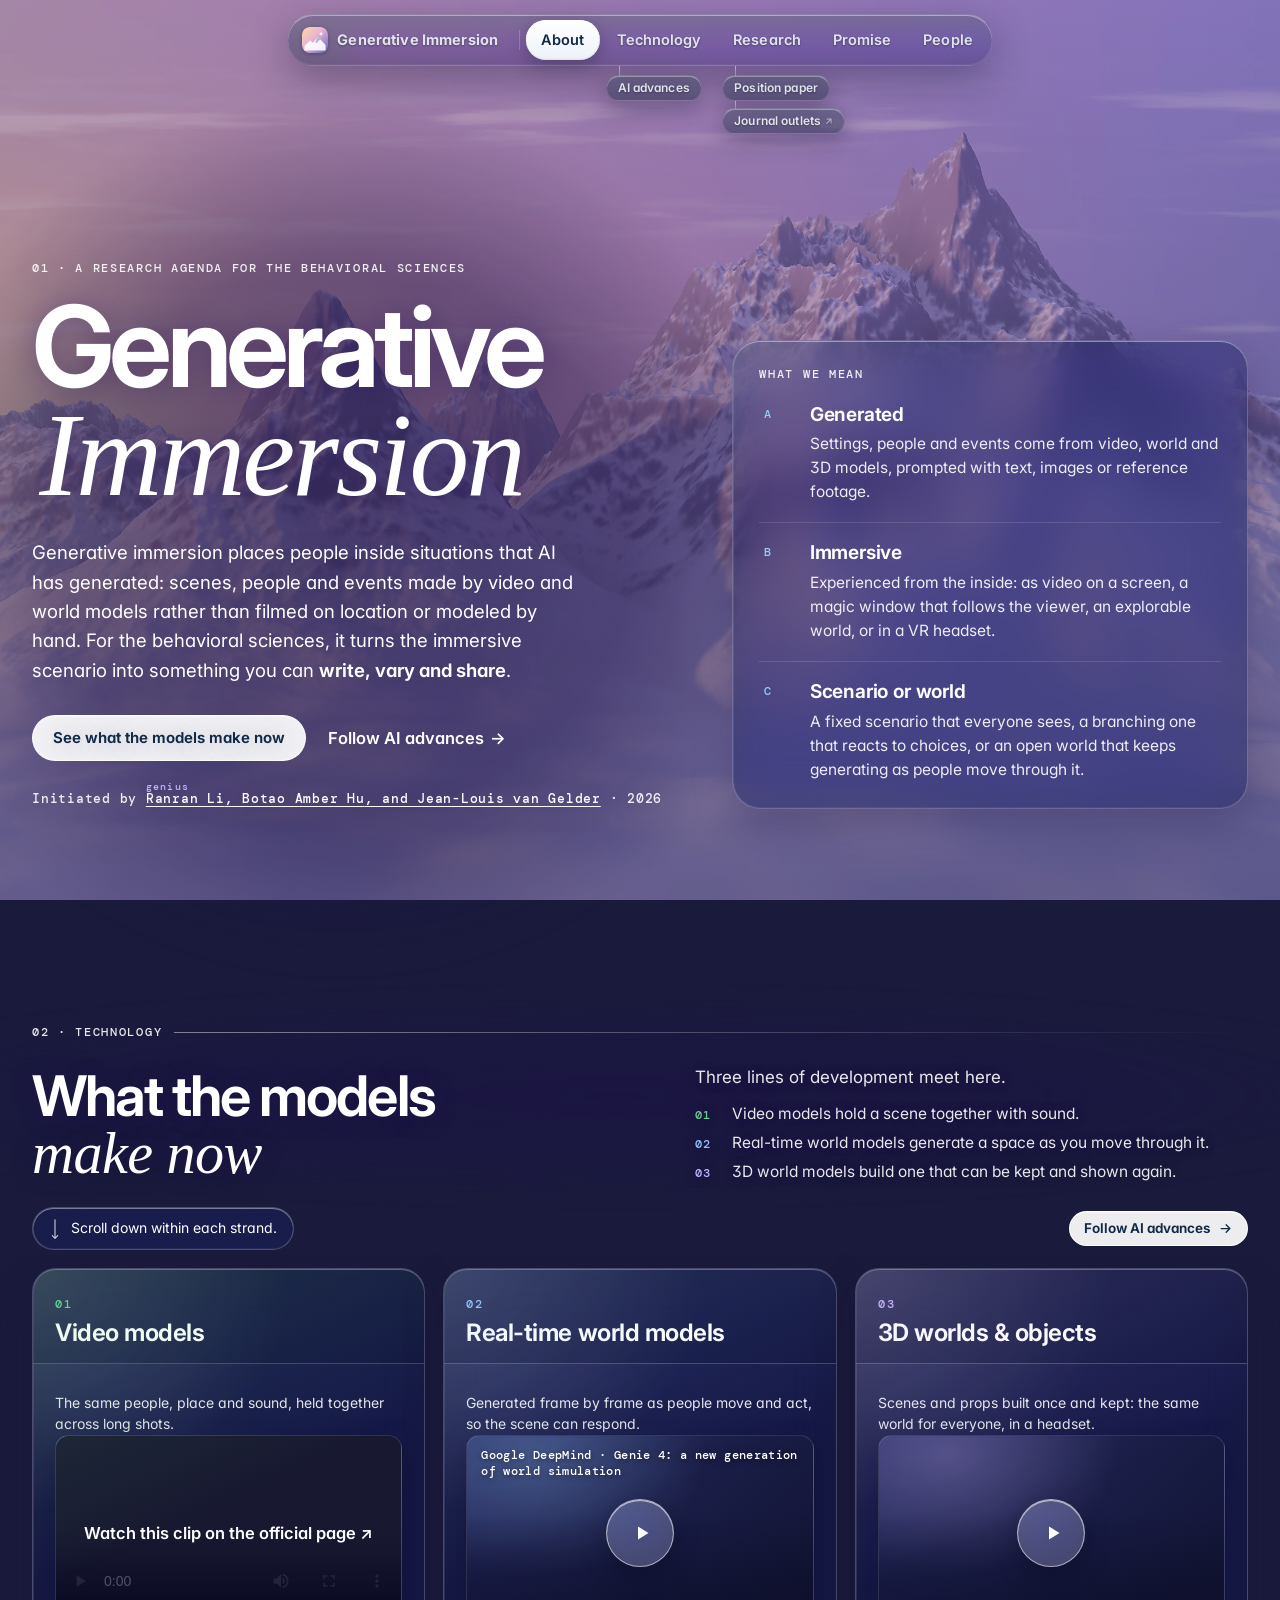
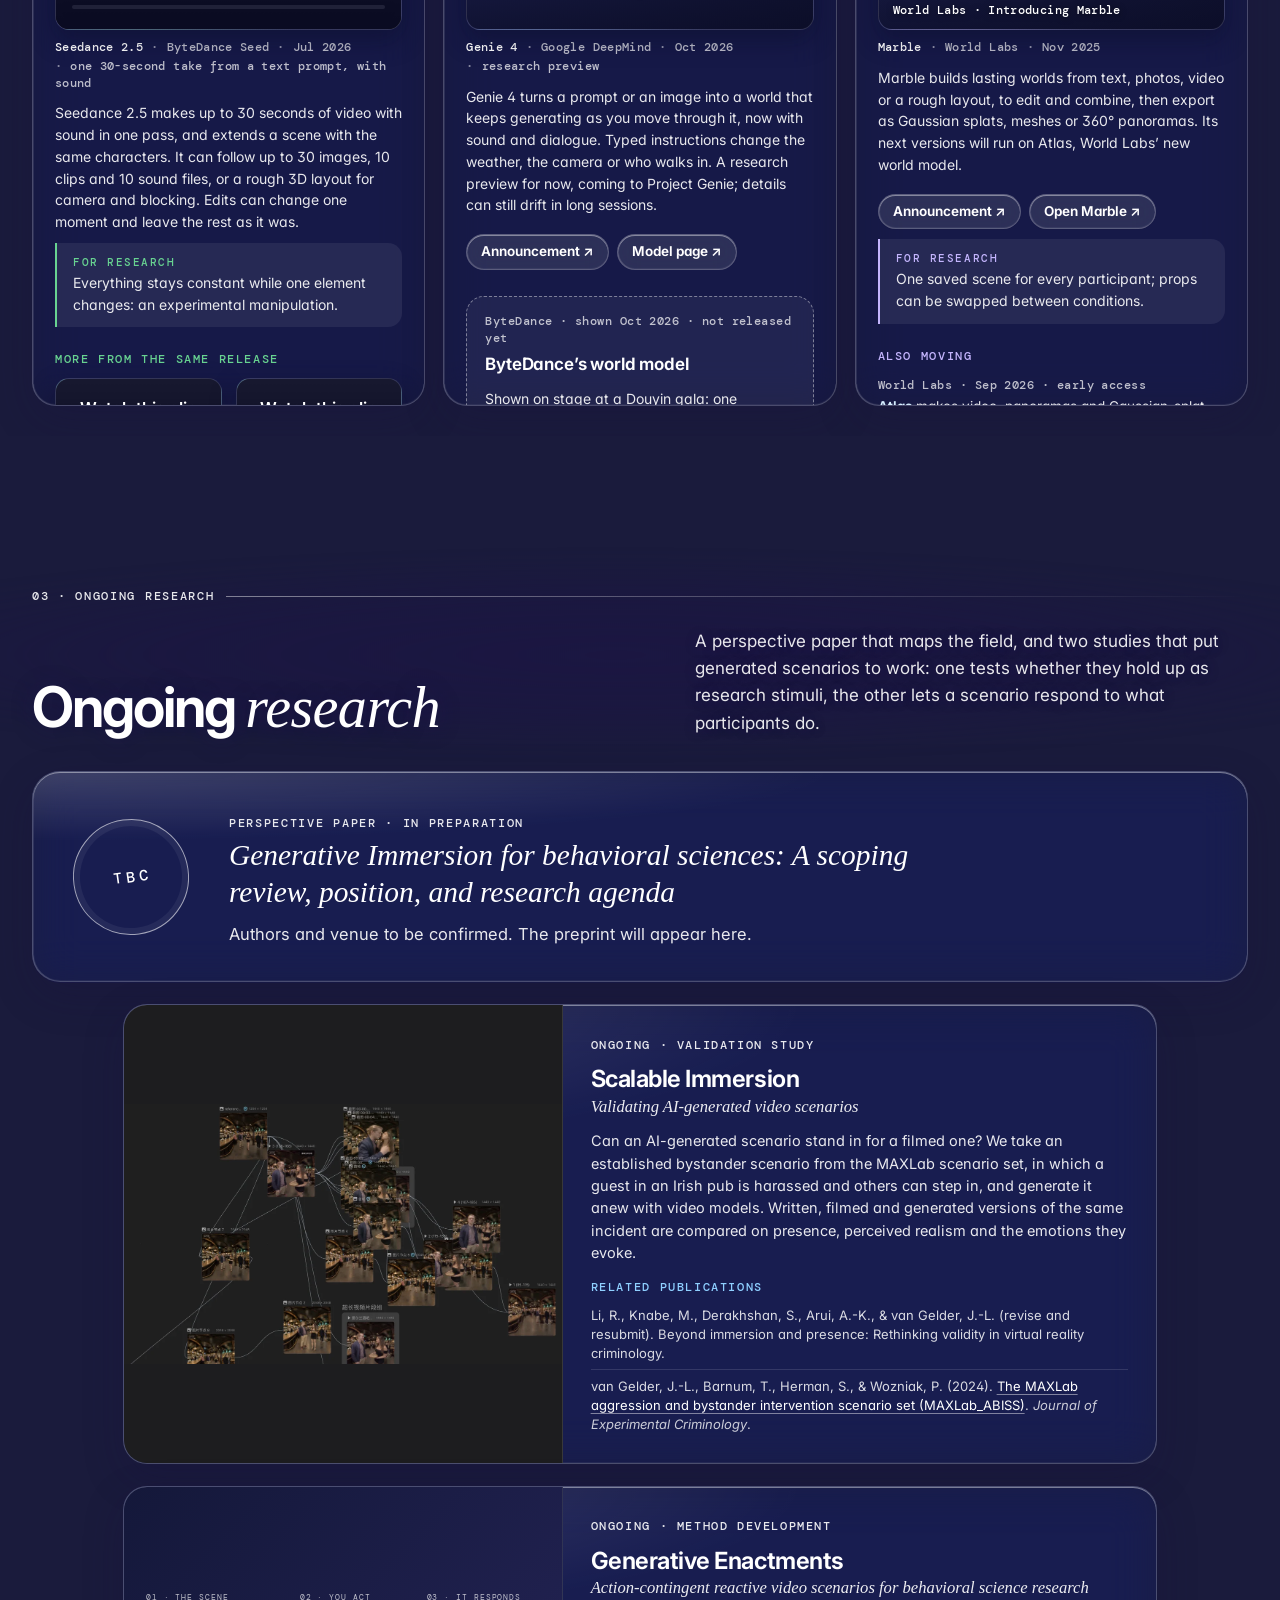
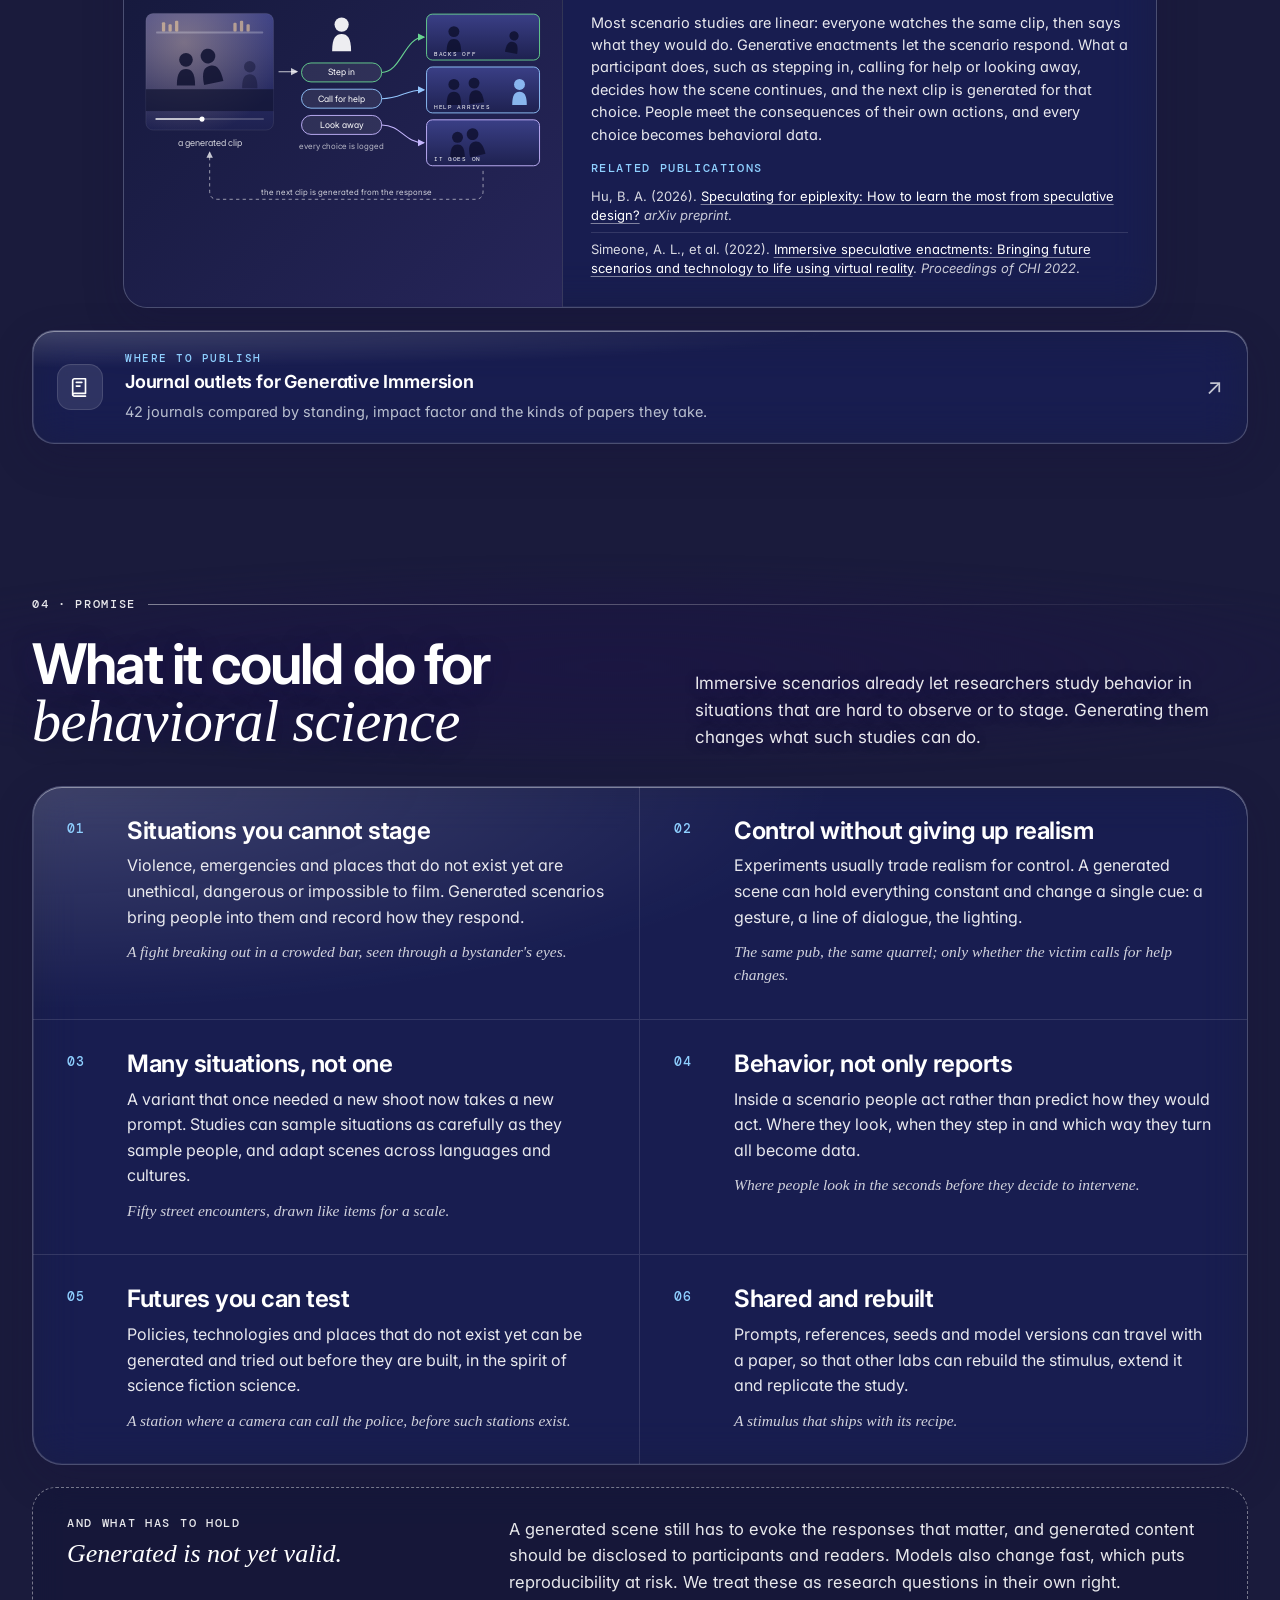
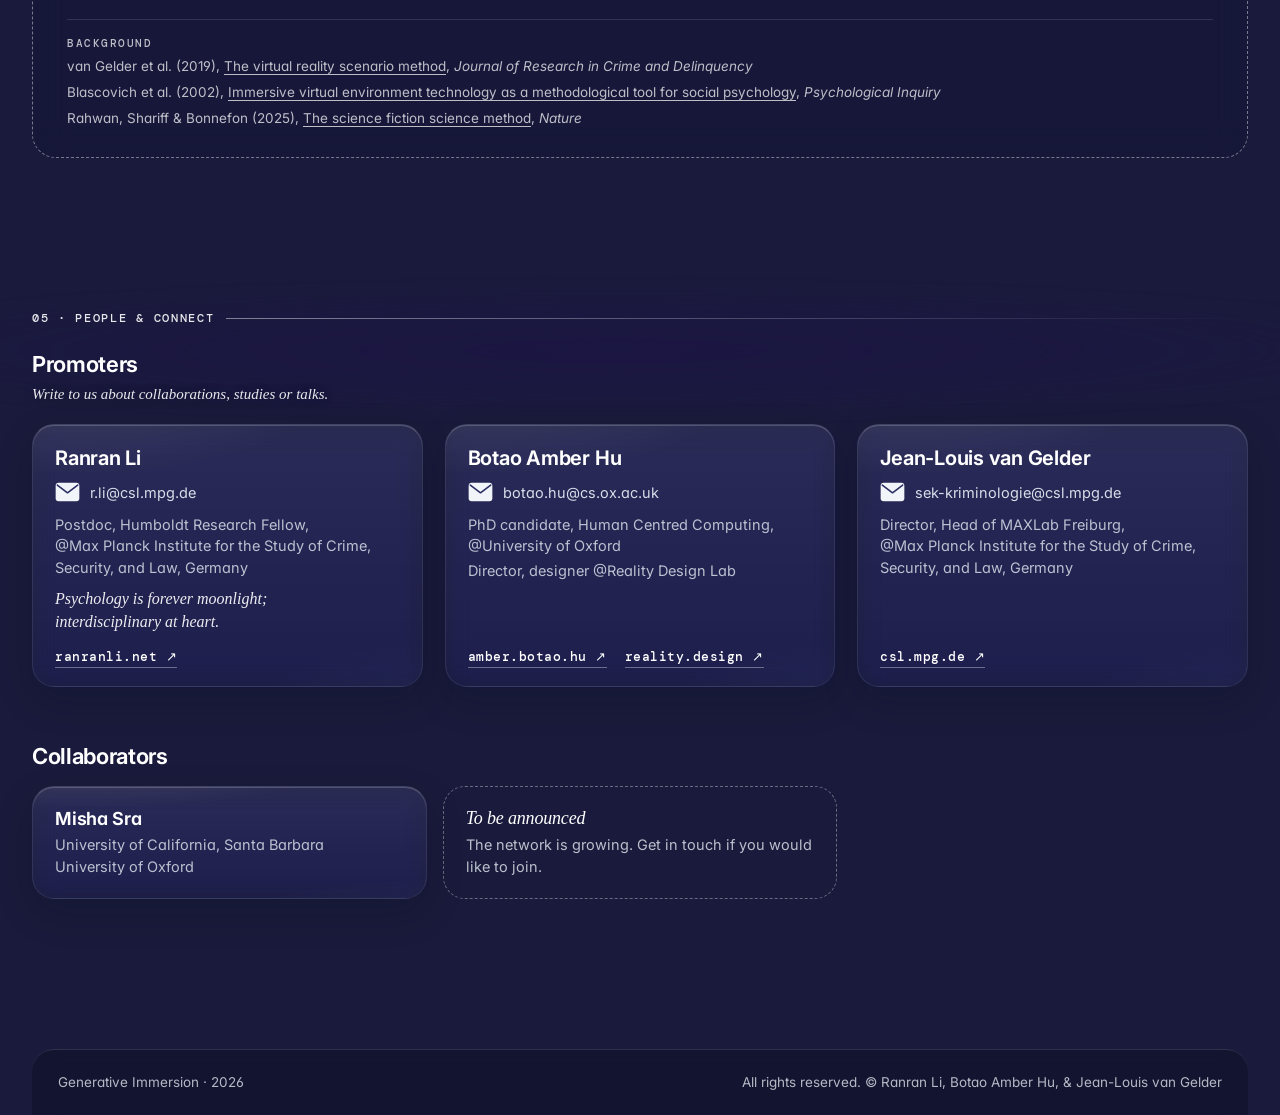
==== index.html @ 6ad0b980 "Background: Last light, snow peaks rendered in 3D, with the same peaks by moonlight at night assets/" ====
<!doctype html>
<html lang="en">
<head>
  <meta charset="utf-8">
  <meta name="viewport" content="width=device-width, initial-scale=1, viewport-fit=cover">
  <title>Generative Immersion</title>
  <meta name="description" content="Generative immersion: AI-generated immersive situations as research instruments for the behavioral sciences. Initiated by Ranran Li, Botao Amber Hu and Jean-Louis van Gelder.">
  <link rel="canonical" href="https://generative-immersion.com/">
  <meta name="theme-color" content="#2a2a62">
  <meta property="og:type" content="website">
  <meta property="og:site_name" content="Generative Immersion">
  <meta property="og:title" content="Generative Immersion">
  <meta property="og:description" content="AI-generated immersive situations as research instruments for the behavioral sciences.">
  <meta property="og:url" content="https://generative-immersion.com/">
  <meta property="og:image" content="https://generative-immersion.com/assets/og.jpg">
  <meta property="og:image:width" content="1200">
  <meta property="og:image:height" content="630">
  <meta name="twitter:card" content="summary_large_image">
  <link rel="icon" href="assets/favicon.svg" type="image/svg+xml">
  <link rel="icon" href="assets/favicon-32.png" sizes="32x32" type="image/png">
  <link rel="apple-touch-icon" href="assets/apple-touch-icon.png">
  <link rel="preconnect" href="https://fonts.googleapis.com">
  <link rel="preconnect" href="https://fonts.gstatic.com" crossorigin>
  <link href="https://fonts.googleapis.com/css2?family=DM+Mono:wght@400;500&family=Inter:wght@400;500;600;650;700&display=swap" rel="stylesheet">
  <link rel="stylesheet" href="assets/site.css?v=23">
</head>
<body>
  <a class="skip" href="#main">Skip to content</a>

  <!-- liquid-glass refraction for the nav (Chromium; elsewhere the plain blur is used) -->
  <svg width="0" height="0" style="position:absolute" aria-hidden="true" focusable="false">
    <filter id="lg-refraction" x="0" y="0" width="100%" height="100%" color-interpolation-filters="sRGB">
      <feTurbulence type="fractalNoise" baseFrequency="0.008 0.03" numOctaves="2" seed="7" result="noise"/>
      <feGaussianBlur in="noise" stdDeviation="2" result="soft"/>
      <feDisplacementMap in="SourceGraphic" in2="soft" scale="26" xChannelSelector="R" yChannelSelector="G"/>
    </filter>
  </svg>

  <div class="sky" aria-hidden="true">
    <div class="sky-day"></div>
    <div class="sky-night">
      <div class="sky-night-air"><i></i><i></i><i></i></div>
      <canvas class="sky-stars"></canvas>
      <div class="sky-peaks-night"></div>
    </div>
    <div class="sky-veil"></div>
  </div>

  <div class="nav-wrap">
    <nav class="nav" aria-label="Main">
      <div class="nav-track">
        <span class="nav-thumb" aria-hidden="true"></span>
        <a class="nav-item nav-brand" href="#about"><img src="assets/favicon.svg" alt="" width="26" height="26"><span>Generative Immersion</span></a>
        <span class="nav-sep" aria-hidden="true"></span>
        <a class="nav-item" href="#about">About</a>
        <div class="nav-group">
          <a class="nav-item" href="#technology">Technology</a>
          <div class="nav-sub">
            <a class="nav-subitem" href="AI-advances/">AI advances</a>
          </div>
        </div>
        <div class="nav-group">
          <a class="nav-item" href="#research">Research</a>
          <div class="nav-sub">
            <a class="nav-subitem" href="position-paper/">Position paper</a>
            <a class="nav-subitem" href="https://ranranli.net/generative-immersion-journals/">Journal outlets<span class="nav-ext" aria-hidden="true">&#8599;</span></a>
          </div>
        </div>
        <a class="nav-item" href="#promise">Promise</a>
        <a class="nav-item" href="#people">People</a>
      </div>
    </nav>
  </div>

  <main id="main">

    <!-- 01 About -->
    <section id="about" class="wrap hero" aria-labelledby="hero-title">
      <div class="hero-copy">
        <p class="label rise">01 &middot; A research agenda for the behavioral sciences</p>
        <h1 id="hero-title" class="hero-title rise rise-2"><span>Generative</span><em>Immersion</em></h1>
        <p class="hero-lead rise rise-3">
          Generative immersion places people inside situations that AI has generated: scenes, people and events made by
          video and world models rather than filmed on location or modeled by hand. For the behavioral sciences, it turns
          the immersive scenario into something you can <strong>write, vary and share</strong>.
        </p>
        <div class="hero-actions rise rise-3">
          <a class="btn primary" href="#technology">See what the models make now</a>
          <a class="arrow-link" href="AI-advances/">Follow AI advances <span aria-hidden="true">&rarr;</span></a>
        </div>
        <p class="hero-meta rise rise-3">Initiated by <a href="#people"><span class="nobr pin">Ranran Li<span class="genius">genius</span></span>, <span class="nobr">Botao Amber Hu</span>, and <span class="nobr">Jean-Louis van Gelder</span></a>&nbsp;&middot;&nbsp;2026</p>
      </div>

      <aside class="define glass rise rise-3" aria-labelledby="define-title">
        <h2 id="define-title" class="label">What we mean</h2>
        <dl>
          <div class="define-row">
            <dt data-n="A">Generated</dt>
            <dd>Settings, people and events come from video, world and 3D models, prompted with text, images or reference footage.</dd>
          </div>
          <div class="define-row">
            <dt data-n="B">Immersive</dt>
            <dd>Experienced from the inside: as video on a screen, a magic window that follows the viewer, an explorable world, or in a VR headset.</dd>
          </div>
          <div class="define-row">
            <dt data-n="C">Scenario or world</dt>
            <dd>A fixed scenario that everyone sees, a branching one that reacts to choices, or an open world that keeps generating as people move through it.</dd>
          </div>
        </dl>
      </aside>
    </section>

    <!-- 02 Technology -->
    <section id="technology" class="sec" aria-labelledby="tech-title">
      <div class="wrap">
        <header class="sec-head">
          <p class="label">02 &middot; Technology</p>
          <h2 id="tech-title" class="sec-title">What the models <em>make now</em></h2>
          <div class="sec-intro">
            <p>Three lines of development meet here.</p>
            <ol class="intro-lines">
              <li><span class="k1">01</span>Video models hold a scene together with sound.</li>
              <li><span class="k2">02</span>Real-time world models generate a space as you move through it.</li>
              <li><span class="k3">03</span>3D world models build one that can be kept and shown again.</li>
            </ol>
          </div>
        </header>
        <div class="board-tools">
          <p class="board-hint"><span class="hint-x"><svg viewBox="0 0 30 12" fill="none" stroke="currentColor" stroke-width="1.6" stroke-linecap="round" stroke-linejoin="round" aria-hidden="true"><path d="M1 6h28M5 2 1 6l4 4M25 2l4 4-4 4"/></svg>Scroll sideways through the strands, and down within each one.</span><span class="hint-y"><svg viewBox="0 0 12 30" fill="none" stroke="currentColor" stroke-width="1.6" stroke-linecap="round" stroke-linejoin="round" aria-hidden="true"><path d="M6 1v28M2 25l4 4 4-4"/></svg>Scroll down within each strand.</span></p>
          <a class="btn primary small follow" href="AI-advances/">Follow AI advances <svg viewBox="0 0 24 24" fill="none" stroke="currentColor" stroke-width="2" stroke-linecap="round" stroke-linejoin="round" aria-hidden="true"><path d="M5 12h14M13 6l6 6-6 6"/></svg></a>
          <button class="icon-btn" type="button" data-board="prev" aria-label="Previous strand" aria-controls="tech-board">
            <svg viewBox="0 0 24 24" fill="none" stroke="currentColor" stroke-width="2" stroke-linecap="round" stroke-linejoin="round" aria-hidden="true"><path d="M15 18l-6-6 6-6"/></svg>
          </button>
          <button class="icon-btn" type="button" data-board="next" aria-label="Next strand" aria-controls="tech-board">
            <svg viewBox="0 0 24 24" fill="none" stroke="currentColor" stroke-width="2" stroke-linecap="round" stroke-linejoin="round" aria-hidden="true"><path d="M9 18l6-6-6-6"/></svg>
          </button>
        </div>
      </div>

      <div class="board-wrap" id="tech-board" tabindex="0" role="region" aria-label="Technology strands, scrollable sideways">
        <div class="board">

          <!-- 01 video -->
          <article class="strand strand-1 glass" aria-labelledby="s1-title">
            <header class="strand-head">
              <div>
                <span class="strand-num">01</span>
                <h3 id="s1-title">Video models</h3>
              </div>
            </header>
            <div class="strand-body">
              <p class="strand-intro">The same people, place and sound, held together across long shots.</p>
              <figure style="margin:0">
                <div class="media">
                  <video controls playsinline preload="none" data-fallback="https://seed.bytedance.com/en/blog/one-take-creation-flexible-referencing-introducing-seedance-2-5" data-src="https://lf3-static.bytednsdoc.com/obj/eden-cn/lapzild-tss/ljhwZthlaukjlkulzlp/user-upload/4xfa4ms8egv8p.mp4#t=0.6" aria-label="Seedance 2.5 demo: one 30-second take that follows a singer from her dressing room to the stage"></video>
                </div>
                <figcaption class="cap"><b>Seedance 2.5</b><span>ByteDance Seed</span><span>Jul 2026</span><span>one 30-second take from a text prompt, with sound</span></figcaption>
              </figure>
              <p>Seedance 2.5 makes up to 30 seconds of video with sound in one pass, and extends a scene with the same characters. It can follow up to 30 images, 10 clips and 10 sound files, or a rough 3D layout for camera and blocking. Edits can change one moment and leave the rest as it was.</p>
              <p class="note"><span class="label">For research</span>Everything stays constant while one element changes: an experimental manipulation.</p>

              <h4>More from the same release</h4>
              <div class="mini-grid">
                <figure style="margin:0">
                  <div class="media">
                    <video controls playsinline preload="none" data-fallback="https://seed.bytedance.com/en/blog/one-take-creation-flexible-referencing-introducing-seedance-2-5" data-src="https://lf3-static.bytednsdoc.com/obj/eden-cn/lapzild-tss/ljhwZthlaukjlkulzlp/user-upload/4xfa4ms8athfv.mp4#t=0.6" aria-label="Seedance 2.5 demo: a scene extended over two rounds with the same characters"></video>
                  </div>
                  <figcaption class="cap"><b>Extension</b><span>a scene carried on with the same characters, 65 s</span></figcaption>
                </figure>
                <figure style="margin:0">
                  <div class="media">
                    <video controls playsinline preload="none" data-fallback="https://seed.bytedance.com/en/blog/one-take-creation-flexible-referencing-introducing-seedance-2-5" data-src="https://lf3-static.bytednsdoc.com/obj/eden-cn/lapzild-tss/ljhwZthlaukjlkulzlp/user-upload/4xfa4ms8avi1f.mp4#t=0.6" aria-label="Seedance 2.5 demo: an untextured 3D render sets the camera, pacing and blocking"></video>
                  </div>
                  <figcaption class="cap"><b>Clay-render reference</b><span>a rough 3D layout sets camera and blocking, 31 s</span></figcaption>
                </figure>
              </div>
              <div class="links">
                <a class="btn small" href="https://seed.bytedance.com/en/blog/one-take-creation-flexible-referencing-introducing-seedance-2-5" target="_blank" rel="noopener">Announcement &#8599;</a>
                <a class="btn small" href="https://seed.bytedance.com/en/seedance2_5" target="_blank" rel="noopener">Model page &#8599;</a>
              </div>
            </div>
          </article>

          <!-- 02 worlds -->
          <article class="strand strand-2 glass" aria-labelledby="s2-title">
            <header class="strand-head">
              <div>
                <span class="strand-num">02</span>
                <h3 id="s2-title">Real-time world models</h3>
              </div>
            </header>
            <div class="strand-body">
              <p class="strand-intro">Generated frame by frame as people move and act, so the scene can respond.</p>
              <figure style="margin:0">
                <div class="media">
                  <a class="yt" href="https://www.youtube.com/watch?v=sFfPkUJd_Jk" data-yt="sFfPkUJd_Jk" data-still target="_blank" rel="noopener" aria-label="Play Genie 4: A new generation of world simulation, by Google DeepMind">
                    <img src="https://i.ytimg.com/vi/sFfPkUJd_Jk/maxres1.jpg" alt="" loading="lazy">
                    <span class="play" aria-hidden="true"><svg viewBox="0 0 24 24" fill="#fff"><path d="M8 5.5v13l10.5-6.5z"/></svg></span>
                    <span class="yt-label yt-label-top">Google DeepMind &middot; Genie 4: a new generation of world simulation</span>
                  </a>
                </div>
                <figcaption class="cap"><b>Genie 4</b><span>Google DeepMind</span><span>Oct 2026</span><span>research preview</span></figcaption>
              </figure>
              <p>Genie 4 turns a prompt or an image into a world that keeps generating as you move through it, now with sound and dialogue. Typed instructions change the weather, the camera or who walks in. A research preview for now, coming to Project Genie; details can still drift in long sessions.</p>
              <div class="links">
                <a class="btn small" href="https://deepmind.google/blog/genie-4-a-new-generation-of-world-simulation/" target="_blank" rel="noopener">Announcement &#8599;</a>
                <a class="btn small" href="https://deepmind.google/models/genie/" target="_blank" rel="noopener">Model page &#8599;</a>
              </div>

              <div class="pending">
                <span class="meta">ByteDance &middot; shown Oct 2026 &middot; not released yet</span>
                <b class="pending-title">ByteDance&rsquo;s world model</b>
                <p>Shown on stage at a Douyin gala: one sentence became a room to explore with keyboard and mouse, a spoken request added a spoon, and a door led to outer space. No name or release date yet; Bloomberg reported a world model built on Seedance, aimed at Pico headsets.</p>
                <div class="links">
                  <a class="btn small" href="https://www.qbitai.com/2026/10/502701.html" target="_blank" rel="noopener">Stage demo, QbitAI (Chinese) &#8599;</a>
                  <a class="btn small" href="https://technode.com/2026/09/08/bytedance-real-time-spatial-video-model-zhang-yiming/" target="_blank" rel="noopener">Bloomberg, via TechNode &#8599;</a>
                </div>
              </div>

              <p class="note"><span class="label">For research</span>The scene can respond to what a participant does.</p>

              <h4>Also moving</h4>
              <ul class="also">
                <li><span class="meta">PixVerse &middot; Sep 2026 &middot; try online</span><b><a href="https://pixverse.ai/en/blog/pixverse-introduces-r2-real-time-world-model" target="_blank" rel="noopener">PixVerse R2</a></b> generates a real-time world with sound that remembers what happened in a session.</li>
              </ul>
            </div>
          </article>

          <!-- 03 3D worlds and objects -->
          <article class="strand strand-3 glass" aria-labelledby="s3-title">
            <header class="strand-head">
              <div>
                <span class="strand-num">03</span>
                <h3 id="s3-title">3D worlds &amp; objects</h3>
              </div>
            </header>
            <div class="strand-body">
              <p class="strand-intro">Scenes and props built once and kept: the same world for everyone, in a headset.</p>
              <figure style="margin:0">
                <div class="media">
                  <a class="yt" href="https://www.youtube.com/watch?v=UslQB4LUueI" data-yt="UslQB4LUueI" target="_blank" rel="noopener" aria-label="Play Introducing Marble, by World Labs">
                    <img src="https://i.ytimg.com/vi/UslQB4LUueI/hqdefault.jpg" alt="" loading="lazy">
                    <span class="play" aria-hidden="true"><svg viewBox="0 0 24 24" fill="#fff"><path d="M8 5.5v13l10.5-6.5z"/></svg></span>
                    <span class="yt-label">World Labs &middot; Introducing Marble</span>
                  </a>
                </div>
                <figcaption class="cap"><b>Marble</b><span>World Labs</span><span>Nov 2025</span></figcaption>
              </figure>
              <p>Marble builds lasting worlds from text, photos, video or a rough layout, to edit and combine, then export as Gaussian splats, meshes or 360&deg; panoramas. Its next versions will run on Atlas, World Labs&rsquo; new world model.</p>
              <div class="links">
                <a class="btn small" href="https://www.worldlabs.ai/blog/marble-world-model" target="_blank" rel="noopener">Announcement &#8599;</a>
                <a class="btn small" href="https://marble.worldlabs.ai" target="_blank" rel="noopener">Open Marble &#8599;</a>
              </div>
              <p class="note"><span class="label">For research</span>One saved scene for every participant; props can be swapped between conditions.</p>

              <h4>Also moving</h4>
              <ul class="also">
                <li><span class="meta">World Labs &middot; Sep 2026 &middot; early access</span><b><a href="https://www.worldlabs.ai/blog/atlas" target="_blank" rel="noopener">Atlas</a></b> makes video, panoramas and Gaussian-splat scenes from text, images or video.</li>
                <li><span class="meta">Tencent &middot; Apr 2026 &middot; open</span><b><a href="https://github.com/Tencent-Hunyuan/HY-World-2.0" target="_blank" rel="noopener">HY-World 2.0</a></b> makes or rebuilds editable 3D worlds, as meshes or splats.</li>
                <li><span class="meta">Meshy &middot; Aug 2026 &middot; 3D objects</span><b><a href="https://www.meshy.ai/blog/meshy-7-image-to-3d-geometry-alignment" target="_blank" rel="noopener">Meshy 7</a></b> turns one picture into a textured 3D model.</li>
                <li><span class="meta">Meta Reality Labs &middot; Nov 2025 &middot; research</span><b><a href="https://www.meta.com/blog/worldgen-3d-world-generation-reality-labs-generative-ai-research/" target="_blank" rel="noopener">WorldGen</a></b> builds walkable 3D worlds from one text prompt.</li>
              </ul>
            </div>
          </article>

        </div>
      </div>
    </section>

    <!-- 03 Ongoing research -->
    <section id="research" class="sec" aria-labelledby="research-title">
      <div class="wrap">
        <header class="sec-head">
          <p class="label">03 &middot; Ongoing research</p>
          <h2 id="research-title" class="sec-title">Ongoing <em>research</em></h2>
          <p class="sec-intro">A perspective paper that maps the field, and two studies that put generated scenarios to work: one tests whether they hold up as research stimuli, the other lets a scenario respond to what participants do.</p>
        </header>

        <div class="projects">
          <article class="paper glass" aria-labelledby="paper-title">
            <div class="tbc" aria-hidden="true">TBC</div>
            <div>
              <p class="label">Perspective paper &middot; in preparation</p>
              <h3 id="paper-title">Generative Immersion for behavioral sciences: A scoping review, position, and research agenda</h3>
              <p>Authors and venue to be confirmed. The preprint will appear here.</p>
            </div>
          </article>

          <article class="project glass" aria-labelledby="p1-title">
            <figure class="project-fig" style="--fig:#1d1d1f">
              <img src="assets/figures/scalable-immersion.webp" width="1200" height="715" loading="lazy" alt="Node canvas of AI-generated 360-degree scenes of an Irish pub: a reference image, image nodes and video segments linked by lines">
            </figure>
            <div class="project-body">
              <p class="label">Ongoing &middot; validation study</p>
              <h3 id="p1-title">Scalable Immersion</h3>
              <p class="project-sub">Validating AI-generated video scenarios</p>
              <p class="project-desc">Can an AI-generated scenario stand in for a filmed one? We take an established bystander scenario from the MAXLab scenario set, in which a guest in an Irish pub is harassed and others can step in, and generate it anew with video models. Written, filmed and generated versions of the same incident are compared on presence, perceived realism and the emotions they evoke.</p>
              <h4 class="label">Related publications</h4>
              <ul class="pubs">
                <li>Li, R., Knabe, M., Derakhshan, S., Arui, A.-K., &amp; van Gelder, J.-L. (revise and resubmit). Beyond immersion and presence: Rethinking validity in virtual reality criminology.</li>
                <li>van Gelder, J.-L., Barnum, T., Herman, S., &amp; Wozniak, P. (2024). <a href="https://doi.org/10.1007/s11292-024-09645-6" target="_blank" rel="noopener">The MAXLab aggression and bystander intervention scenario set (MAXLab_ABISS)</a>. <i>Journal of Experimental Criminology</i>.</li>
              </ul>
            </div>
          </article>

          <article class="project glass" aria-labelledby="p2-title">
            <figure class="project-fig" style="--fig:linear-gradient(135deg, #14183a, #262559)">
              <svg viewBox="0 0 1200 715" role="img" aria-labelledby="ge-fig-title ge-fig-desc">
                <title id="ge-fig-title">How a generative enactment unfolds</title>
                <desc id="ge-fig-desc">A generated clip shows a scene. The participant acts: step in, call for help, or look away. Each choice leads to a different continuation (the harasser backs off, help arrives, or it goes on), and the next clip is generated from that response. Every choice is logged.</desc>
                <defs>
                  <linearGradient id="ge-frame" x1="0" y1="0" x2="0" y2="1"><stop offset="0" stop-color="#3a3f86"/><stop offset="1" stop-color="#1e2150"/></linearGradient>
                  <radialGradient id="ge-glow" cx=".3" cy=".25" r=".8"><stop offset="0" stop-color="#ffd9a0" stop-opacity=".35"/><stop offset="1" stop-color="#ffd9a0" stop-opacity="0"/></radialGradient>
                  <marker id="ge-arrow" viewBox="0 0 10 10" refX="8" refY="5" markerWidth="7" markerHeight="7" orient="auto-start-reverse"><path d="M0 0 10 5 0 10z" fill="#ffffff" fill-opacity=".75"/></marker>
                  <marker id="ge-a1" viewBox="0 0 10 10" refX="8" refY="5" markerWidth="7" markerHeight="7" orient="auto"><path d="M0 0 10 5 0 10z" fill="#68d391"/></marker>
                  <marker id="ge-a2" viewBox="0 0 10 10" refX="8" refY="5" markerWidth="7" markerHeight="7" orient="auto"><path d="M0 0 10 5 0 10z" fill="#93c5fd"/></marker>
                  <marker id="ge-a3" viewBox="0 0 10 10" refX="8" refY="5" markerWidth="7" markerHeight="7" orient="auto"><path d="M0 0 10 5 0 10z" fill="#c4b5fd"/></marker>
                  <g id="ge-person"><circle cx="0" cy="-34" r="15"/><path d="M-20 22 C-20 -6 -12 -14 0 -14 C12 -14 20 -6 20 22 Z"/></g>
                </defs>

                <g font-family="'DM Mono', ui-monospace, Menlo, monospace" font-size="21" letter-spacing="2.5" fill="#ffffff" fill-opacity=".72">
                  <text x="60" y="92">01 · THE SCENE</text>
                  <text x="482" y="92">02 · YOU ACT</text>
                  <text x="830" y="92">03 · IT RESPONDS</text>
                </g>

                <!-- 01 a generated clip -->
                <g>
                  <rect x="60" y="130" width="350" height="320" rx="20" fill="url(#ge-frame)" stroke="#ffffff" stroke-opacity=".22"/>
                  <rect x="60" y="130" width="350" height="320" rx="20" fill="url(#ge-glow)"/>
                  <rect x="88" y="180" width="294" height="5" rx="2" fill="#ffffff" fill-opacity=".25"/>
                  <g fill="#ffd9a0" fill-opacity=".55"><rect x="104" y="154" width="9" height="26" rx="3"/><rect x="122" y="160" width="9" height="20" rx="3"/><rect x="140" y="150" width="9" height="30" rx="3"/><rect x="300" y="156" width="9" height="24" rx="3"/><rect x="318" y="150" width="9" height="30" rx="3"/><rect x="336" y="160" width="9" height="20" rx="3"/></g>
                  <g fill="#0f1130" fill-opacity=".85">
                    <use href="#ge-person" transform="translate(170 300) scale(1.25)"/>
                    <use href="#ge-person" transform="translate(240 292) rotate(-12) scale(1.35)"/>
                  </g>
                  <g fill="#0f1130" fill-opacity=".45"><use href="#ge-person" transform="translate(345 312) scale(1.05)"/></g>
                  <rect x="60" y="338" width="350" height="60" fill="#121433" fill-opacity=".75"/>
                  <line x1="88" y1="420" x2="382" y2="420" stroke="#ffffff" stroke-opacity=".25" stroke-width="4" stroke-linecap="round"/>
                  <line x1="88" y1="420" x2="214" y2="420" stroke="#ffffff" stroke-opacity=".85" stroke-width="4" stroke-linecap="round"/>
                  <circle cx="214" cy="420" r="7" fill="#ffffff"/>
                  <text x="235" y="494" text-anchor="middle" font-family="Inter, system-ui, sans-serif" font-size="25" fill="#ffffff" fill-opacity=".8">a generated clip</text>
                </g>
                <line x1="424" y1="290" x2="474" y2="290" stroke="#ffffff" stroke-opacity=".75" stroke-width="3" marker-end="url(#ge-arrow)"/>

                <!-- 02 the participant acts -->
                <g>
                  <g fill="#ffffff" fill-opacity=".92"><use href="#ge-person" transform="translate(597 205) scale(1.3)"/></g>
                  <g font-family="Inter, system-ui, sans-serif" font-size="24" fill="#ffffff" text-anchor="middle">
                    <rect x="487" y="266" width="220" height="52" rx="26" fill="#ffffff" fill-opacity=".08" stroke="#68d391" stroke-width="2.5"/>
                    <text x="597" y="300">Step in</text>
                    <rect x="487" y="338" width="220" height="52" rx="26" fill="#ffffff" fill-opacity=".08" stroke="#93c5fd" stroke-width="2.5"/>
                    <text x="597" y="372">Call for help</text>
                    <rect x="487" y="410" width="220" height="52" rx="26" fill="#ffffff" fill-opacity=".08" stroke="#c4b5fd" stroke-width="2.5"/>
                    <text x="597" y="444">Look away</text>
                  </g>
                  <text x="597" y="502" text-anchor="middle" font-family="Inter, system-ui, sans-serif" font-size="22" fill="#ffffff" fill-opacity=".68">every choice is logged</text>
                </g>

                <!-- connectors -->
                <g fill="none" stroke-width="3">
                  <path d="M707 292 C760 292 770 195 822 195" stroke="#68d391" marker-end="url(#ge-a1)"/>
                  <path d="M707 364 C760 364 770 340 822 340" stroke="#93c5fd" marker-end="url(#ge-a2)"/>
                  <path d="M707 436 C760 436 770 485 822 485" stroke="#c4b5fd" marker-end="url(#ge-a3)"/>
                </g>

                <!-- 03 the scene responds -->
                <g font-family="'DM Mono', ui-monospace, Menlo, monospace" font-size="17" letter-spacing="2" fill="#ffffff">
                  <rect x="830" y="132" width="310" height="126" rx="16" fill="url(#ge-frame)" stroke="#68d391" stroke-width="2.5"/>
                  <g fill="#0f1130" fill-opacity=".85"><use href="#ge-person" transform="translate(905 214)"/><use href="#ge-person" transform="translate(1065 220) rotate(10) scale(.85)"/></g>
                  <text x="850" y="246">BACKS OFF</text>

                  <rect x="830" y="277" width="310" height="126" rx="16" fill="url(#ge-frame)" stroke="#93c5fd" stroke-width="2.5"/>
                  <g fill="#0f1130" fill-opacity=".85"><use href="#ge-person" transform="translate(905 359)"/><use href="#ge-person" transform="translate(965 355) rotate(-8)"/></g>
                  <g fill="#93c5fd" fill-opacity=".9"><use href="#ge-person" transform="translate(1085 359)"/></g>
                  <text x="850" y="391">HELP ARRIVES</text>

                  <rect x="830" y="422" width="310" height="126" rx="16" fill="url(#ge-frame)" stroke="#c4b5fd" stroke-width="2.5"/>
                  <g fill="#0f1130" fill-opacity=".85"><use href="#ge-person" transform="translate(915 504)"/><use href="#ge-person" transform="translate(965 497) rotate(-14) scale(1.08)"/></g>
                  <text x="850" y="536">IT GOES ON</text>
                </g>

                <!-- the loop: the next clip is generated from the response -->
                <path d="M985 562 L985 618 Q985 640 963 640 L257 640 Q235 640 235 618 L235 512" fill="none" stroke="#ffffff" stroke-opacity=".6" stroke-width="2.5" stroke-dasharray="9 9" marker-end="url(#ge-arrow)"/>
                <text x="610" y="628" text-anchor="middle" font-family="Inter, system-ui, sans-serif" font-size="22" fill="#ffffff" fill-opacity=".78">the next clip is generated from the response</text>
              </svg>
            </figure>
            <div class="project-body">
              <p class="label">Ongoing &middot; method development</p>
              <h3 id="p2-title">Generative Enactments</h3>
              <p class="project-sub">Action-contingent reactive video scenarios for behavioral science research</p>
              <p class="project-desc">Most scenario studies are linear: everyone watches the same clip, then says what they would do. Generative enactments let the scenario respond. What a participant does, such as stepping in, calling for help or looking away, decides how the scene continues, and the next clip is generated for that choice. People meet the consequences of their own actions, and every choice becomes behavioral data.</p>
              <h4 class="label">Related publications</h4>
              <ul class="pubs">
                <li>Hu, B. A. (2026). <a href="https://arxiv.org/abs/2602.22132" target="_blank" rel="noopener">Speculating for epiplexity: How to learn the most from speculative design?</a> <i>arXiv preprint</i>.</li>
                <li>Simeone, A. L., et al. (2022). <a href="https://doi.org/10.1145/3491102.3517492" target="_blank" rel="noopener">Immersive speculative enactments: Bringing future scenarios and technology to life using virtual reality</a>. <i>Proceedings of CHI 2022</i>.</li>
              </ul>
            </div>
          </article>
        </div>

        <a class="outlets glass" href="https://ranranli.net/generative-immersion-journals/">
          <span class="outlets-icon" aria-hidden="true"><svg viewBox="0 0 24 24" fill="none" stroke="currentColor" stroke-width="1.8" stroke-linecap="round" stroke-linejoin="round"><path d="M4 19.5V5a2 2 0 0 1 2-2h12v16H6a2 2 0 0 0-2 2zm0 0A2 2 0 0 0 6 22h12"/><path d="M8 7h6M8 11h4"/></svg></span>
          <span class="outlets-text">
            <span class="label">Where to publish</span>
            <b>Journal outlets for Generative Immersion</b>
            <span>42 journals compared by standing, impact factor and the kinds of papers they take.</span>
          </span>
          <span class="outlets-go" aria-hidden="true">&#8599;</span>
        </a>
      </div>
    </section>

    <!-- 04 Promise -->
    <section id="promise" class="sec" aria-labelledby="promise-title">
      <div class="wrap">
        <header class="sec-head">
          <p class="label">04 &middot; Promise</p>
          <h2 id="promise-title" class="sec-title">What it could do for <em>behavioral science</em></h2>
          <p class="sec-intro">Immersive scenarios already let researchers study behavior in situations that are hard to observe or to stage. Generating them changes what such studies can do.</p>
        </header>

        <div class="ledger glass">
          <article class="ledger-item">
            <span class="ledger-num">01</span>
            <h3>Situations you cannot stage</h3>
            <p>Violence, emergencies and places that do not exist yet are unethical, dangerous or impossible to film. Generated scenarios bring people into them and record how they respond.<span class="eg">A fight breaking out in a crowded bar, seen through a bystander's eyes.</span></p>
          </article>
          <article class="ledger-item">
            <span class="ledger-num">02</span>
            <h3>Control without giving up realism</h3>
            <p>Experiments usually trade realism for control. A generated scene can hold everything constant and change a single cue: a gesture, a line of dialogue, the lighting.<span class="eg">The same pub, the same quarrel; only whether the victim calls for help changes.</span></p>
          </article>
          <article class="ledger-item">
            <span class="ledger-num">03</span>
            <h3>Many situations, not one</h3>
            <p>A variant that once needed a new shoot now takes a new prompt. Studies can sample situations as carefully as they sample people, and adapt scenes across languages and cultures.<span class="eg">Fifty street encounters, drawn like items for a scale.</span></p>
          </article>
          <article class="ledger-item">
            <span class="ledger-num">04</span>
            <h3>Behavior, not only reports</h3>
            <p>Inside a scenario people act rather than predict how they would act. Where they look, when they step in and which way they turn all become data.<span class="eg">Where people look in the seconds before they decide to intervene.</span></p>
          </article>
          <article class="ledger-item">
            <span class="ledger-num">05</span>
            <h3>Futures you can test</h3>
            <p>Policies, technologies and places that do not exist yet can be generated and tried out before they are built, in the spirit of science fiction science.<span class="eg">A station where a camera can call the police, before such stations exist.</span></p>
          </article>
          <article class="ledger-item">
            <span class="ledger-num">06</span>
            <h3>Shared and rebuilt</h3>
            <p>Prompts, references, seeds and model versions can travel with a paper, so that other labs can rebuild the stimulus, extend it and replicate the study.<span class="eg">A stimulus that ships with its recipe.</span></p>
          </article>
        </div>

        <div class="caveat">
          <div>
            <p class="label">And what has to hold</p>
            <h3>Generated is not yet valid.</h3>
          </div>
          <p>A generated scene still has to evoke the responses that matter, and generated content should be disclosed to participants and readers. Models also change fast, which puts reproducibility at risk. We treat these as research questions in their own right.</p>
          <div class="refs">
            <p class="label">Background</p>
            <ul>
              <li>van Gelder et al. (2019), <a href="https://doi.org/10.1177/0022427818819696" target="_blank" rel="noopener">The virtual reality scenario method</a>, <i>Journal of Research in Crime and Delinquency</i></li>
              <li>Blascovich et al. (2002), <a href="https://vhil.stanford.edu/publications/immersive-virtual-environment-technology-methodological-tool-social-psychology" target="_blank" rel="noopener">Immersive virtual environment technology as a methodological tool for social psychology</a>, <i>Psychological Inquiry</i></li>
              <li>Rahwan, Shariff &amp; Bonnefon (2025), <a href="https://doi.org/10.1038/s41586-025-09194-6" target="_blank" rel="noopener">The science fiction science method</a>, <i>Nature</i></li>
            </ul>
          </div>
        </div>
      </div>
    </section>

    <!-- 05 People -->
    <section id="people" class="sec" aria-labelledby="people-title">
      <div class="wrap">
        <header class="sec-head people-head">
          <p class="label">05 &middot; People &amp; connect</p>
          <h2 id="people-title" class="group-title">Promoters</h2>
          <p class="sec-intro">Write to us about collaborations, studies or talks.</p>
        </header>

        <div class="promoters">
          <article class="contact glass-clear">
            <h3 class="contact-name">Ranran Li</h3>
            <a class="contact-mail" href="mailto:r.li@csl.mpg.de">
              <svg viewBox="0 0 38 30" aria-hidden="true"><rect x="1" y="1" width="36" height="28" rx="4.5" fill="#f1f5f9"/><path d="M3.5 4.5 19 16.2 34.5 4.5" fill="none" stroke="#2b2d63" stroke-width="2.4" stroke-linecap="round" stroke-linejoin="round"/></svg>
              r.li@csl.mpg.de
            </a>
            <p class="contact-role">Postdoc, Humboldt Research Fellow, @Max&nbsp;Planck Institute for the Study of Crime, Security, and Law, Germany</p>
            <p class="contact-motto">Psychology is forever moonlight; interdisciplinary at heart.</p>
            <div class="contact-links">
              <a class="contact-web" href="https://ranranli.net/" target="_blank" rel="noopener">ranranli.net &#8599;</a>
            </div>
          </article>

          <article class="contact glass-clear">
            <h3 class="contact-name">Botao Amber Hu</h3>
            <a class="contact-mail" href="mailto:botao.hu@cs.ox.ac.uk">
              <svg viewBox="0 0 38 30" aria-hidden="true"><rect x="1" y="1" width="36" height="28" rx="4.5" fill="#f1f5f9"/><path d="M3.5 4.5 19 16.2 34.5 4.5" fill="none" stroke="#2b2d63" stroke-width="2.4" stroke-linecap="round" stroke-linejoin="round"/></svg>
              botao.hu@cs.ox.ac.uk
            </a>
            <p class="contact-role">PhD candidate, Human Centred Computing, @University of Oxford</p>
            <p class="contact-role">Director, designer @Reality Design Lab</p>
            <div class="contact-links">
              <a class="contact-web" href="https://amber.botao.hu/" target="_blank" rel="noopener">amber.botao.hu &#8599;</a>
              <a class="contact-web" href="https://reality.design/" target="_blank" rel="noopener">reality.design &#8599;</a>
            </div>
          </article>

          <article class="contact glass-clear">
            <h3 class="contact-name">Jean-Louis van Gelder</h3>
            <a class="contact-mail" href="mailto:sek-kriminologie@csl.mpg.de">
              <svg viewBox="0 0 38 30" aria-hidden="true"><rect x="1" y="1" width="36" height="28" rx="4.5" fill="#f1f5f9"/><path d="M3.5 4.5 19 16.2 34.5 4.5" fill="none" stroke="#2b2d63" stroke-width="2.4" stroke-linecap="round" stroke-linejoin="round"/></svg>
              sek-kriminologie@csl.mpg.de
            </a>
            <p class="contact-role">Director, Head of MAXLab Freiburg,<br>@Max&nbsp;Planck Institute for the Study of Crime, Security, and Law, Germany</p>
            <div class="contact-links">
              <a class="contact-web" href="https://csl.mpg.de/en/jean-louis-van-gelder.html" target="_blank" rel="noopener">csl.mpg.de &#8599;</a>
            </div>
          </article>
        </div>

        <div class="collab-head">
          <h3 class="group-title">Collaborators</h3>
        </div>
        <div class="collabs">
          <div class="collab glass-clear">
            <b>Misha Sra</b>
            <span>University of California, Santa Barbara</span>
            <span>University of Oxford</span>
          </div>
          <div class="collab collab-tba">
            <b>To be announced</b>
            <span>The network is growing. Get in touch if you would like to join.</span>
          </div>
        </div>
      </div>
    </section>

  </main>

  <footer class="foot">
    <span>Generative Immersion &middot; <span data-year>2026</span></span>
    <span>All rights reserved. <span class="nobr">&copy; Ranran Li,</span> <span class="nobr">Botao Amber Hu,</span> <span class="nobr">&amp; Jean-Louis van Gelder</span></span>
  </footer>

  <script src="assets/site.js?v=6" defer></script>
</body>
</html>
---- assets/site.css ----
/* ==========================================================================
   Generative Immersion
   Liquid glass in the style of Ranran's launch pad (ranranli.net/launch):
   blue-tinted glass over the pastel peaks at dusk. Further down the page the
   sky turns to the night of ranranli.net, where the contact cards use the
   homepage's clearer glass.
   ========================================================================== */

:root {
  --ink: #ffffff;
  --ink-2: rgba(255, 255, 255, .9);
  --muted: rgba(255, 255, 255, .72);
  --faint: rgba(255, 255, 255, .5);
  --line: rgba(255, 255, 255, .22);
  --line-2: rgba(255, 255, 255, .12);

  /* the launch pad's glass, one step deeper so body text keeps its contrast */
  --glass: rgba(26, 34, 82, .46);
  --glass-deep: rgba(22, 26, 66, .52);
  --glass-2: rgba(255, 255, 255, .1);
  --glass-3: rgba(255, 255, 255, .17);
  --blur: blur(22px) saturate(165%);
  --edge: inset 0 1px 0 rgba(255, 255, 255, .42), inset 0 -1px 0 rgba(255, 255, 255, .06), inset 1px 0 0 rgba(255, 255, 255, .1);
  --shadow: 0 14px 40px rgba(24, 16, 64, .24);

  --accent: #d6eeff;
  --accent-strong: #8fd0ff;
  --accent-ink: #0f2a47;

  /* research-strand colours from ranranli.net */
  --s1: #68d391;
  --s2: #93c5fd;
  --s3: #c4b5fd;

  --sans: 'Inter', -apple-system, 'SF Pro Text', system-ui, 'Segoe UI', sans-serif;
  --mono: 'DM Mono', ui-monospace, 'SF Mono', Menlo, Consolas, monospace;
  --serif: Georgia, 'Times New Roman', serif;

  --wrap: 76rem;
  --gutter: max(18px, calc((100vw - var(--wrap)) / 2));
  --ease: cubic-bezier(.22, 1, .36, 1);
  --night: 0;
  color-scheme: dark;
}

* { box-sizing: border-box; }
html { scroll-behavior: smooth; background: #1a1b3c; }
body {
  margin: 0;
  color: var(--ink);
  font: 400 16.5px/1.6 var(--sans);
  font-feature-settings: 'cv11', 'ss01';
  -webkit-font-smoothing: antialiased;
  text-rendering: optimizeLegibility;
  min-height: 100vh;
  overflow-x: hidden;
}
img, video, iframe { display: block; max-width: 100%; }
a { color: var(--accent); text-underline-offset: 3px; text-decoration-thickness: 1px; }
a:hover { color: #fff; }
button { font: inherit; color: inherit; }
::selection { background: rgba(143, 208, 255, .5); }
:focus-visible { outline: 2px solid #fff; outline-offset: 3px; border-radius: 6px; }
.sr { position: absolute; width: 1px; height: 1px; overflow: hidden; clip: rect(0 0 0 0); white-space: nowrap; }

.skip {
  position: absolute; left: 12px; top: -60px; z-index: 100;
  padding: 10px 16px; border-radius: 999px; background: #fff; color: var(--accent-ink);
  font-weight: 650; text-decoration: none; transition: top .2s;
}
.skip:focus { top: 12px; }

/* --------------------------------------------------------------------------
   Sky: dusk peaks (the launch pad's illustration), turning to night on scroll
   -------------------------------------------------------------------------- */
.sky { position: fixed; inset: 0; z-index: -1; overflow: hidden; pointer-events: none; }
.sky div, .sky canvas { position: absolute; inset: 0; width: 100%; height: 100%; }
.sky-day, .sky-peaks-night {
  /* 72% keeps the main summit in view on narrow screens */
  background-size: cover; background-position: 72% 100%; background-repeat: no-repeat;
}
/* "Last light": snow peaks rendered in 3D, only the summits catch the last pink sun (chosen 1 Nov 2026) */
.sky-day { background-color: #c9b3e0; background-image: url("sky-day.webp"); }
.sky-night { opacity: var(--night); }
.sky-night-air {
  background:
    radial-gradient(100% 70% at 50% -15%, rgba(70, 92, 170, .35) 0%, transparent 60%),
    radial-gradient(90% 50% at 50% 115%, rgba(150, 90, 160, .3) 0%, transparent 65%),
    linear-gradient(180deg, #0b1027 0%, #121a38 45%, #1a1b3c 80%, #241d3f 100%);
}
.sky-night-air i {
  position: absolute; border-radius: 50%; filter: blur(90px); opacity: .18;
  animation: drift 46s ease-in-out infinite alternate;
}
.sky-night-air i:nth-child(1) { width: 46vw; height: 46vw; left: -10vw; top: -10vw; background: #2dd4bf; opacity: .12; }
.sky-night-air i:nth-child(2) { width: 40vw; height: 40vw; right: -12vw; top: 14vh; background: #6366f1; opacity: .24; animation-duration: 52s; }
.sky-night-air i:nth-child(3) { width: 34vw; height: 34vw; left: 26vw; top: 40vh; background: #c084fc; opacity: .14; animation-duration: 60s; }
@keyframes drift { to { transform: translate(8vw, 10vh) scale(1.12); } }
.sky-peaks-night { background-image: url("peaks-night.webp"); }   /* the same peaks by moonlight, sky transparent */
.sky-veil {
  /* the launch pad's veil: a little depth so white type holds on the pastel sky */
  background: linear-gradient(180deg, rgba(30, 20, 70, .22), rgba(14, 18, 50, .36) 70%, rgba(14, 18, 50, .44));
  opacity: calc(1 - var(--night) * .6);
}

/* --------------------------------------------------------------------------
   Glass
   -------------------------------------------------------------------------- */
.glass {
  position: relative;
  background: var(--glass);
  -webkit-backdrop-filter: var(--blur); backdrop-filter: var(--blur);
  border: 1px solid var(--line);
  box-shadow: var(--edge), var(--shadow);
}
.glass::before {
  /* light catching the upper-left rim */
  content: ''; position: absolute; inset: 0; border-radius: inherit; pointer-events: none;
  background: radial-gradient(120% 60% at 0% 0%, rgba(255, 255, 255, .16), transparent 55%);
}
.glass > * { position: relative; }

/* the clearer glass of the ranranli.net contact card */
.glass-clear {
  position: relative;
  background: linear-gradient(180deg, rgba(255, 255, 255, .075), rgba(255, 255, 255, .02));
  -webkit-backdrop-filter: blur(12px) saturate(145%); backdrop-filter: blur(12px) saturate(145%);
  border: 1px solid rgba(255, 255, 255, .08);
  border-top-color: rgba(255, 255, 255, .16);
  box-shadow: inset 0 1px 0 rgba(255, 255, 255, .18), 0 14px 36px rgba(5, 10, 25, .2);
}
.glass-clear::before {
  content: ''; position: absolute; inset: 0; border-radius: inherit; pointer-events: none; opacity: .45;
  background:
    radial-gradient(120% 70% at 12% -20%, rgba(255, 255, 255, .22), transparent 55%),
    radial-gradient(80% 60% at 100% 120%, rgba(147, 197, 253, .12), transparent 60%);
  mix-blend-mode: screen;
}
.glass-clear > * { position: relative; }

/* --------------------------------------------------------------------------
   Navigation: floating capsule with a white thumb (as on ranranli.net)
   -------------------------------------------------------------------------- */
.nav-wrap {
  position: sticky; top: 14px; z-index: 50;
  display: flex; justify-content: center; padding: 0 12px; pointer-events: none;
}
.nav {
  pointer-events: auto; max-width: 100%;
  border-radius: 999px; padding: 5px;
  background: linear-gradient(180deg, rgba(255, 255, 255, .16), rgba(255, 255, 255, .05)), rgba(24, 28, 66, .42);
  -webkit-backdrop-filter: blur(20px) saturate(175%); backdrop-filter: blur(20px) saturate(175%);
  border: 1px solid rgba(255, 255, 255, .1); border-top-color: rgba(255, 255, 255, .24);
  box-shadow: inset 0 1px 0 rgba(255, 255, 255, .42), inset 0 -1px 1px rgba(255, 255, 255, .06), 0 14px 40px rgba(10, 12, 40, .3);
}
html.lg-refract .nav {
  -webkit-backdrop-filter: blur(3px) url(#lg-refraction) blur(10px) saturate(180%);
  backdrop-filter: blur(3px) url(#lg-refraction) blur(10px) saturate(180%);
}
.nav-track {
  position: relative; display: flex; align-items: center; gap: 2px;
  overflow-x: auto; scrollbar-width: none; border-radius: 999px;
}
.nav-track::-webkit-scrollbar { display: none; }
.nav-thumb {
  position: absolute; top: 0; left: 0; height: 100%; width: 0; z-index: 0;
  border-radius: 999px; background: linear-gradient(180deg, #fff, #eef2f8);
  box-shadow: 0 6px 18px rgba(8, 14, 30, .28), inset 0 1px 0 #fff, inset 0 -1px 2px rgba(15, 23, 42, .08);
  opacity: 0; pointer-events: none;
  transition: transform .46s cubic-bezier(.32, 1.32, .48, 1), width .46s cubic-bezier(.32, 1.32, .48, 1), opacity .2s;
}
.nav-thumb.is-ready { opacity: 1; }
.nav-thumb.no-anim { transition: none; }
.nav-item {
  position: relative; z-index: 1; flex: 0 0 auto;
  display: inline-flex; align-items: center; gap: 5px;
  height: 40px; padding: 0 15px; border-radius: 999px;
  color: rgba(241, 245, 249, .9); text-decoration: none; white-space: nowrap;
  font-size: 14.5px; font-weight: 600; letter-spacing: .005em;
  text-shadow: 0 1px 2px rgba(8, 14, 30, .4);
  transition: color .26s, text-shadow .26s;
}
.nav-item:hover { color: #fff; }
.nav-item.is-current, .nav-item.is-current:hover { color: var(--accent-ink); text-shadow: none; }
.nav-brand { gap: 9px; padding-left: 9px; font-weight: 700; letter-spacing: .01em; }
.nav-brand img { width: 26px; height: 26px; border-radius: 8px; box-shadow: 0 1px 4px rgba(10, 12, 40, .3); }
.nav-ext { font-size: 11px; opacity: .65; transform: translateY(-2px); }
.nav-sep { flex: 0 0 1px; align-self: center; height: 20px; margin: 0 4px; background: rgba(255, 255, 255, .2); position: relative; z-index: 1; }
.nav-item:focus-visible { outline: 2px solid #fff; outline-offset: -3px; }

/* Small links hanging beneath Technology (AI advances) and Research (Position paper, Journal outlets).
   On wider screens they hang below the capsule as little glass tags on a thread;
   on phones, where the capsule scrolls sideways, they sit in the row after their section. */
.nav-group { position: relative; display: flex; align-items: center; flex: 0 0 auto; }
.nav-sub { display: flex; align-items: center; }
.nav-subitem {
  position: relative; display: inline-flex; align-items: center; gap: 4px; white-space: nowrap;
  font-size: 12px; font-weight: 600; letter-spacing: .01em; text-decoration: none;
  color: rgba(241, 245, 249, .9); text-shadow: 0 1px 2px rgba(8, 14, 30, .4);
  transition: color .2s, background .2s;
}
.nav-subitem:hover { color: #fff; }
.nav-subitem:focus-visible { outline: 2px solid #fff; outline-offset: 2px; }
.nav-subitem .nav-ext { font-size: 10px; transform: translateY(-1px); }
.nav-subitem[aria-current="page"] { color: var(--accent-ink); text-shadow: none; background: linear-gradient(180deg, #fff, #eef2f8); }
@media (min-width: 761px) {
  .nav-track { overflow: visible; }
  .nav-sub {
    position: absolute; top: calc(100% + 15px); left: 4px;   /* tag text lines up with the section name */
    flex-direction: column; align-items: flex-start; gap: 7px; z-index: 2;
  }
  .nav-subitem {
    height: 26px; padding: 0 11px; border-radius: 999px;
    background: linear-gradient(180deg, rgba(255, 255, 255, .16), rgba(255, 255, 255, .05)), rgba(24, 28, 66, .5);
    -webkit-backdrop-filter: blur(16px) saturate(170%); backdrop-filter: blur(16px) saturate(170%);
    border: 1px solid rgba(255, 255, 255, .12); border-top-color: rgba(255, 255, 255, .26);
    box-shadow: inset 0 1px 0 rgba(255, 255, 255, .34), 0 8px 22px rgba(10, 12, 40, .26);
  }
  .nav-subitem:hover { background: linear-gradient(180deg, rgba(255, 255, 255, .26), rgba(255, 255, 255, .1)), rgba(24, 28, 66, .5); }
  .nav-subitem[aria-current="page"], .nav-subitem[aria-current="page"]:hover { background: linear-gradient(180deg, #fff, #eef2f8); color: var(--accent-ink); }
  /* the thread each tag hangs from */
  .nav-subitem::before {
    content: ''; position: absolute; left: 12px; bottom: 100%; width: 1px; height: 8px;
    background: linear-gradient(180deg, rgba(255, 255, 255, .5), rgba(255, 255, 255, .22)); pointer-events: none;
  }
  .nav-sub > .nav-subitem:first-child::before { height: 10px; }
}

/* --------------------------------------------------------------------------
   Position paper: a password lock, then the title and a preview of the Google Doc
   -------------------------------------------------------------------------- */
.pp-main { padding: clamp(96px, 13vh, 128px) 0 24px; min-height: calc(100svh - 150px); }
.pp-lock { min-height: calc(100svh - 330px); display: grid; place-items: center; }
.pp-lock[hidden], .pp-content[hidden] { display: none; }
.pp-panel { width: min(100%, 34rem); padding: clamp(26px, 4vw, 40px); border-radius: 30px; }
.pp-panel h1 { margin: 12px 0 10px; font: 650 clamp(2.4rem, 6vw, 3.6rem)/1 var(--sans); letter-spacing: -.04em; }
.pp-panel h1 em { font: italic 400 1.05em/1 var(--serif); letter-spacing: -.01em; }
.pp-copy { margin: 0; color: var(--ink-2); }
.pp-form { margin-top: 24px; }
.pp-form label { display: block; margin-bottom: 8px; font: 500 12px/1.3 var(--mono); letter-spacing: .12em; text-transform: uppercase; color: var(--ink-2); }
.pp-row { display: grid; grid-template-columns: minmax(0, 1fr) auto; gap: 10px; }
.pp-row input {
  min-width: 0; height: 46px; padding: 0 18px; border-radius: 999px;
  border: 1px solid rgba(255, 255, 255, .5); background: rgba(255, 255, 255, .94); color: #0f172a;
  font: 500 16px var(--sans); box-shadow: inset 0 1px 3px rgba(15, 23, 42, .12);
}
.pp-row input:focus-visible { outline: 2px solid #fff; outline-offset: 2px; }
.pp-msg { min-height: 1.5em; margin: 10px 0 0; font-size: 14px; color: #ffe0ea; }
.pp-hero { display: flex; justify-content: space-between; align-items: flex-start; gap: 20px 40px; padding: clamp(26px, 4vw, 40px); border-radius: 30px; }
.pp-hero h1 { margin: 12px 0 8px; font: 650 clamp(2rem, 4.6vw, 3.4rem)/1.04 var(--sans); letter-spacing: -.035em; outline: none; text-wrap: balance; }
.pp-sub { margin: 0; font: italic 400 clamp(1.15rem, 2.2vw, 1.55rem)/1.3 var(--serif); color: var(--ink-2); }
.pp-authors { margin: 16px 0 0; color: var(--muted); font-size: 15px; }
.pp-hero .btn { flex: none; }
.pp-doc { margin-top: 18px; padding: clamp(18px, 3vw, 28px); border-radius: 30px; }
.pp-doc-head { display: flex; justify-content: space-between; align-items: center; flex-wrap: wrap; gap: 12px 20px; }
.pp-doc-head h2 { margin: 6px 0 0; font: 650 20px/1.25 var(--sans); letter-spacing: -.01em; }
.pp-frame { width: 100%; height: min(78vh, 60rem); min-height: 28rem; margin-top: 16px; border: 0; border-radius: 18px; background: #fff; box-shadow: 0 10px 30px rgba(10, 12, 40, .25); }
.pp-note { margin: 16px 0 0; text-align: center; font: italic 400 14px/1.5 var(--serif); color: var(--ink-2); text-shadow: 0 1px 10px rgba(20, 16, 60, .55); }

/* --------------------------------------------------------------------------
   Layout
   -------------------------------------------------------------------------- */
.wrap { width: min(var(--wrap), calc(100% - 36px)); margin-inline: auto; }
main { display: block; overflow-x: hidden; overflow-x: clip; }
section { scroll-margin-top: 84px; }
.sec { padding: clamp(84px, 11vw, 150px) 0 0; }

.label {
  font: 500 12px/1.3 var(--mono); letter-spacing: .14em; text-transform: uppercase;
  color: var(--ink-2);
}
.label b { font-weight: 500; color: #fff; }

.sec-head { position: relative; isolation: isolate; display: grid; grid-template-columns: minmax(0, 1fr) minmax(0, .9fr); gap: 12px 48px; align-items: end; margin-bottom: 34px; }
.sec-head .label { grid-column: 1 / -1; display: flex; align-items: center; gap: 12px; }
.sec-head .label::after { content: ''; flex: 1; height: 1px; background: linear-gradient(90deg, rgba(255, 255, 255, .45), transparent); }
.sec-title {
  margin: 0; font: 650 clamp(2.1rem, 4.4vw, 3.5rem)/1.02 var(--sans); letter-spacing: -.035em;
  text-shadow: 0 2px 22px rgba(30, 20, 80, .35);
}
.sec-title em { font: italic 400 1.04em/1 var(--serif); letter-spacing: -.01em; white-space: nowrap; }
.sec-intro { margin: 0; max-width: 34rem; color: var(--ink-2); font-size: 17px; text-shadow: 0 1px 12px rgba(30, 20, 80, .45); }
.sec-intro p { margin: 0; }
/* the Technology intro: one line per strand, numbered in the strand's colour */
.intro-lines { list-style: none; margin: 10px 0 0; padding: 0; display: grid; gap: 6px; font-size: 15.5px; line-height: 1.5; }
.intro-lines li { display: grid; grid-template-columns: 2.4em minmax(0, 1fr); align-items: baseline; }
.intro-lines span { font: 500 12px/1 var(--mono); letter-spacing: .12em; }
.intro-lines .k1 { color: var(--s1); }
.intro-lines .k2 { color: var(--s2); }
.intro-lines .k3 { color: var(--s3); }

/* --------------------------------------------------------------------------
   Buttons and links
   -------------------------------------------------------------------------- */
.btn {
  display: inline-flex; align-items: center; justify-content: center; gap: 8px;
  min-height: 44px; padding: 10px 20px; border-radius: 999px; cursor: pointer;
  border: 1px solid var(--line); background: var(--glass-2); color: var(--ink);
  font-weight: 650; font-size: 15px; text-decoration: none;
  box-shadow: var(--edge);
  -webkit-backdrop-filter: blur(12px); backdrop-filter: blur(12px);
  transition: background .2s, transform .15s, box-shadow .2s, color .2s;
}
.btn:hover { background: var(--glass-3); color: #fff; }
.btn:active { transform: translateY(1px); }
.btn.primary { background: rgba(255, 255, 255, .92); border-color: rgba(255, 255, 255, .95); color: var(--accent-ink); }
.btn.primary:hover { background: #fff; color: var(--accent-ink); }
.btn.small { min-height: 34px; padding: 6px 14px; font-size: 13.5px; }
.btn svg { width: 15px; height: 15px; flex: none; }
.arrow-link { display: inline-flex; align-items: center; gap: 6px; font-weight: 600; color: #fff; text-decoration: none; }
.arrow-link span { transition: transform .25s var(--ease); }
.arrow-link:hover span { transform: translateX(3px); }
.arrow-link:hover { text-decoration: underline; }

/* --------------------------------------------------------------------------
   01 Hero / About
   -------------------------------------------------------------------------- */
.hero {
  display: grid; grid-template-columns: minmax(0, 1.25fr) minmax(0, 1fr); gap: 40px 56px; align-items: end;
  min-height: min(calc(100svh - 80px), 920px); padding: clamp(56px, 9vh, 110px) 0 clamp(40px, 7vh, 80px);
}
.hero-copy { position: relative; isolation: isolate; text-shadow: 0 2px 26px rgba(40, 20, 90, .35); }
.hero-copy::before, .sec-head::before {
  /* a soft dusk shadow behind type that sits straight on the sky, so it keeps its contrast */
  content: ''; position: absolute; z-index: -1; pointer-events: none;
  inset: -14% -18% -12% -22%;
  background: radial-gradient(closest-side, rgba(28, 18, 72, .5), rgba(28, 18, 72, .34) 55%, transparent);
  filter: blur(6px);
}
.hero-copy::before { inset: -26% -20% -30% -24%; background: radial-gradient(closest-side, rgba(28, 18, 72, .54), rgba(28, 18, 72, .42) 62%, transparent); }
.hero-title {
  margin: 18px 0 26px; font: 650 clamp(3.5rem, 8.8vw, 7.8rem)/.93 var(--sans); letter-spacing: -.05em;
}
.hero-title span { display: block; }
.hero-title em { display: block; font: italic 400 1.06em/.95 var(--serif); letter-spacing: -.025em; padding-left: .06em; }
.hero-lead { margin: 0; max-width: 34rem; font-size: clamp(17px, 1.45vw, 19.5px); line-height: 1.58; color: #fff; }
.hero-lead strong { font-weight: 650; }
.hero-actions { display: flex; flex-wrap: wrap; align-items: center; gap: 14px 22px; margin-top: 30px; }
.hero-meta { margin: 28px 0 0; font: 500 12.5px/1.6 var(--mono); letter-spacing: .06em; color: var(--ink-2); text-wrap: balance; }
.hero-meta .nobr { white-space: nowrap; }
/* "genius" hangs at the upper left of Ranran's name, in the purple mono of the strand number 03 */
.hero-meta .pin { position: relative; }
.hero-meta .genius { position: absolute; left: 0; bottom: 96%; white-space: nowrap; font: 500 10px/1 var(--mono); letter-spacing: .12em; color: var(--s3); text-shadow: 0 1px 8px rgba(30, 20, 80, .55); }
.hero-meta a { color: #fff; }

.define { border-radius: 28px; padding: 8px 26px; }
.define h2 { margin: 18px 0 2px; }
.define dl { margin: 0; }
.define-row { display: grid; grid-template-columns: 2.4rem 1fr; gap: 2px 12px; padding: 18px 0; border-top: 1px solid var(--line-2); }
.define-row:first-of-type { border-top: 0; }
.define dt { grid-column: 2; font: 650 19px/1.25 var(--sans); letter-spacing: -.01em; }
.define dt::before { content: attr(data-n); position: absolute; margin-left: -2.85rem; margin-top: 3px; font: 500 12px var(--mono); color: var(--accent-strong); letter-spacing: .08em; }
.define dd { grid-column: 2; margin: 4px 0 0; color: var(--ink-2); font-size: 15.5px; line-height: 1.55; }

/* --------------------------------------------------------------------------
   02 Technology: horizontally scrolling strands (as in ranranli.net's research)
   -------------------------------------------------------------------------- */
.board-tools { display: flex; flex-wrap: wrap; align-items: center; gap: 10px; margin: -10px 0 4px; }
.board-tools .follow { margin-left: auto; }
.board-hint {
  display: inline-flex; align-items: center; gap: 10px; margin: 0 auto 0 0; padding: 9px 16px; border-radius: 999px;
  font-size: 14px; color: #fff; background: var(--glass); border: 1px solid var(--line); box-shadow: var(--edge);
  -webkit-backdrop-filter: var(--blur); backdrop-filter: var(--blur);
}
.board-hint > span { display: inline-flex; align-items: center; gap: 10px; }
.board-hint svg { width: 30px; height: 12px; flex: none; opacity: .8; }
.board-hint .hint-y svg { width: 12px; height: 20px; }
.board-tools .hint-y, .board-tools.no-x .hint-x, .board-tools.no-x .icon-btn { display: none; }
.board-tools.no-x .hint-y { display: inline-flex; }
.icon-btn {
  display: inline-grid; place-items: center; width: 42px; height: 42px; flex: none;
  border-radius: 50%; border: 1px solid var(--line); cursor: pointer;
  background: var(--glass-2); color: #fff; box-shadow: var(--edge);
  -webkit-backdrop-filter: blur(12px); backdrop-filter: blur(12px);
  transition: background .2s, opacity .2s;
}
.icon-btn:hover { background: var(--glass-3); }
.icon-btn:disabled { opacity: .35; cursor: default; }
.icon-btn svg { width: 18px; height: 18px; }

.board-wrap {
  --col: calc((min(100vw - 36px, var(--wrap)) - 2 * 18px) / 3);   /* three strands side by side */
  --colh: min(82vh, 52rem);
  overflow-x: auto; overflow-y: hidden;
  padding: 14px var(--gutter) 30px;
  scroll-padding-inline: var(--gutter);
  scroll-snap-type: x mandatory;
  scrollbar-width: thin; scrollbar-color: rgba(255, 255, 255, .55) rgba(20, 22, 60, .25);
  overscroll-behavior-x: contain;
}
.board-wrap:focus-visible { outline: 2px solid #fff; outline-offset: -4px; border-radius: 12px; }
.board-wrap::-webkit-scrollbar { height: 9px; }
.board-wrap::-webkit-scrollbar-track { margin-inline: var(--gutter); border-radius: 99px; background: rgba(20, 22, 60, .25); }
.board-wrap::-webkit-scrollbar-thumb { border-radius: 99px; background: rgba(255, 255, 255, .55); }
.board { display: flex; align-items: stretch; gap: 18px; width: max-content; }

.strand {
  --k: var(--s1);
  flex: 0 0 var(--col); width: var(--col); height: var(--colh); min-height: 34rem;
  display: flex; flex-direction: column;
  border-radius: 24px; overflow: hidden; scroll-snap-align: start;
  background: var(--glass-deep);
}
.strand::after {
  /* a hint of the strand's colour in the upper corner, as on the homepage */
  content: ''; position: absolute; inset: 0; border-radius: inherit; pointer-events: none;
  background: linear-gradient(155deg, color-mix(in srgb, var(--k) 16%, transparent), transparent 36%);
}
.strand-2 { --k: var(--s2); }
.strand-3 { --k: var(--s3); }
.strand-head {
  display: flex; align-items: flex-start; justify-content: space-between; gap: 16px;
  padding: 20px 22px 16px; border-bottom: 1px solid color-mix(in srgb, var(--k) 30%, transparent);
  background: rgba(14, 16, 48, .28);
}
.strand-num { font: 500 12px var(--mono); letter-spacing: .16em; color: var(--k); }
.strand-head h3 { margin: 4px 0 0; font: 650 24px/1.15 var(--sans); letter-spacing: -.02em; color: #fff; }
.strand-body {
  flex: 1; overflow-y: auto; overscroll-behavior: contain;
  padding: 18px 22px 30px;
  scrollbar-width: thin; scrollbar-color: color-mix(in srgb, var(--k) 60%, transparent) transparent;
}
.strand-intro { margin: 0 0 14px; color: var(--ink-2); font-size: 14.5px; line-height: 1.5; }
.strand-body h4 { margin: 26px 0 10px; font: 500 11.5px/1.3 var(--mono); letter-spacing: .14em; text-transform: uppercase; color: var(--k); }
.strand-body p { margin: 10px 0 0; font-size: 14px; line-height: 1.55; color: var(--ink-2); }

.media {
  position: relative; aspect-ratio: 16 / 9; overflow: hidden; border-radius: 14px;
  background:
    radial-gradient(70% 90% at 20% 10%, color-mix(in srgb, var(--k, #93c5fd) 30%, transparent), transparent 70%),
    linear-gradient(135deg, #24285e, #121433);
  border: 1px solid var(--line-2);
  box-shadow: 0 10px 26px rgba(6, 8, 30, .35);
}
.media video, .media iframe, .media img { width: 100%; height: 100%; object-fit: cover; border: 0; }
.media iframe { position: absolute; inset: 0; }
.media-fallback {
  position: absolute; inset: 0; display: grid; place-items: center; padding: 16px; text-align: center;
  color: #fff; font-weight: 600; text-decoration: none; background: rgba(14, 16, 48, .72);
}
.media-fallback:hover { text-decoration: underline; }
.cap { display: flex; flex-wrap: wrap; gap: 2px 8px; margin: 10px 0 0; font: 500 12px/1.45 var(--mono); letter-spacing: .03em; color: var(--muted); }
.cap > * + *::before { content: '\00B7'; margin-right: 8px; opacity: .7; }
.strand-body .cap { font-size: 11.5px; line-height: 1.45; color: var(--muted); }
.cap b { color: #fff; font-weight: 500; }
.cap a { color: var(--muted); }

/* YouTube: a still and a play button until clicked, then the player loads */
.yt { position: absolute; inset: 0; display: block; color: #fff; text-decoration: none; cursor: pointer; }
.yt img { position: absolute; inset: 0; transition: transform .5s var(--ease); }
.yt::after { content: ''; position: absolute; inset: 0; background: linear-gradient(180deg, rgba(8, 10, 34, .05) 40%, rgba(8, 10, 34, .62)); }
.yt:hover img { transform: scale(1.03); }
.play {
  position: absolute; left: 50%; top: 50%; z-index: 1; width: 68px; height: 68px; margin: -34px 0 0 -34px;
  display: grid; place-items: center; border-radius: 50%;
  background: rgba(255, 255, 255, .22); border: 1px solid rgba(255, 255, 255, .55);
  -webkit-backdrop-filter: blur(14px) saturate(160%); backdrop-filter: blur(14px) saturate(160%);
  box-shadow: inset 0 1px 0 rgba(255, 255, 255, .6), 0 8px 24px rgba(6, 8, 30, .35);
  transition: transform .25s var(--ease), background .25s;
}
.play svg { width: 24px; height: 24px; margin-left: 4px; }
.yt:hover .play, .yt:focus-visible .play { transform: scale(1.08); background: rgba(255, 255, 255, .32); }
.yt-label { position: absolute; left: 14px; right: 14px; bottom: 11px; z-index: 1; font: 500 12px/1.35 var(--mono); letter-spacing: .03em; text-shadow: 0 1px 6px rgba(0, 0, 0, .6); }
.yt-label-top { top: 11px; bottom: auto; }

.note {
  margin: 18px 0 0; padding: 12px 16px; border-radius: 0 14px 14px 0;
  border-left: 2px solid var(--k); background: rgba(255, 255, 255, .07);
  font-size: 13.5px; line-height: 1.5; color: #fff;
}
.note .label { display: block; margin-bottom: 3px; color: var(--k); font-size: 11px; }
.mini-grid { display: grid; grid-template-columns: repeat(2, minmax(0, 1fr)); gap: 14px; }
.mini-grid figure { margin: 0; }
.mini-grid .cap { font-size: 11.5px; }
.also { list-style: none; margin: 0; padding: 0; }
.also li { padding: 10px 0; border-top: 1px solid var(--line-2); font-size: 13.5px; line-height: 1.5; color: var(--ink-2); }
.also li:first-child { border-top: 0; padding-top: 2px; }
.also b { color: #fff; font-weight: 650; }
.also .meta { display: block; font: 500 11.5px/1.5 var(--mono); letter-spacing: .04em; color: var(--muted); margin-bottom: 2px; }
.links { display: flex; flex-wrap: wrap; gap: 8px; margin-top: 18px; }

/* a model that has been shown but not released: dashed, like the other "not yet" cards */
.pending { margin: 26px 0 0; padding: 16px 18px 18px; border-radius: 18px; border: 1px dashed rgba(255, 255, 255, .42); background: rgba(255, 255, 255, .05); }
.pending .meta { display: block; font: 500 11.5px/1.5 var(--mono); letter-spacing: .04em; color: var(--muted); }
.pending-title { display: block; margin-top: 4px; font-size: 17px; font-weight: 650; letter-spacing: -.01em; color: #fff; }
.pending .links { margin-top: 14px; }

/* --------------------------------------------------------------------------
   03 Ongoing research: horizontal cards, figure on the very left
   -------------------------------------------------------------------------- */
.projects { display: grid; gap: 22px; }
.project { display: grid; grid-template-columns: minmax(0, .85fr) minmax(0, 1.15fr); width: 85%; justify-self: center; border-radius: 24px; overflow: hidden; }
.project-fig { margin: 0; display: grid; place-items: center; background: var(--fig, #1c1d24); border-right: 1px solid var(--line-2); }
.project-fig img, .project-fig svg { display: block; width: 100%; height: auto; }
.project-body { padding: 22px 28px 22px; }
.project-body > .label { font-size: 11.5px; }
.project-body h3 { margin: 6px 0 0; font: 650 clamp(21px, 1.85vw, 25px)/1.15 var(--sans); letter-spacing: -.02em; }
.project-sub { margin: 3px 0 0; font: italic 400 clamp(15.5px, 1.3vw, 18px)/1.35 var(--serif); color: rgba(255, 255, 255, .92); }
.project-desc { margin: 12px 0 0; color: var(--ink-2); font-size: 14.5px; line-height: 1.55; }
.project-body h4 { margin: 16px 0 3px; font-size: 11px; color: var(--accent-strong); }
.pubs { list-style: none; margin: 0; padding: 0; }
.pubs li { padding: 7px 0; border-top: 1px solid var(--line-2); font-size: 13px; line-height: 1.45; color: rgba(255, 255, 255, .84); }
.pubs li:first-child { border-top: 0; }
.pubs a { color: #fff; text-decoration-color: rgba(255, 255, 255, .45); }
.pubs a:hover { text-decoration-color: #fff; }
.pubs i { color: rgba(255, 255, 255, .78); }

/* --------------------------------------------------------------------------
   04 Promise: an indexed ledger rather than a grid of cards
   -------------------------------------------------------------------------- */
.ledger { display: grid; grid-template-columns: repeat(2, minmax(0, 1fr)); border-radius: 30px; overflow: hidden; }
.ledger-item { display: grid; grid-template-columns: 3rem minmax(0, 1fr); align-content: start; gap: 0 12px; padding: 30px 34px 32px; border-top: 1px solid var(--line-2); }
.ledger-item:nth-child(-n + 2) { border-top: 0; }
.ledger-item:nth-child(odd) { border-right: 1px solid var(--line-2); }
.ledger-num { font: 500 13px/1.9 var(--mono); letter-spacing: .1em; color: var(--accent-strong); }
.ledger-item h3 { margin: 0; font: 650 clamp(20px, 1.9vw, 24px)/1.2 var(--sans); letter-spacing: -.02em; }
.ledger-item p { grid-column: 2; margin: 8px 0 0; color: var(--ink-2); font-size: 16px; line-height: 1.6; max-width: 32rem; }
.ledger-item .eg { display: block; margin-top: 10px; font: italic 15.5px/1.5 var(--serif); color: rgba(255, 255, 255, .8); }

.caveat {
  display: grid; grid-template-columns: minmax(0, .8fr) minmax(0, 1.4fr); gap: 18px 40px;
  margin-top: 22px; padding: 28px 34px; border-radius: 24px;
  border: 1px dashed rgba(255, 255, 255, .42); background: rgba(16, 18, 54, .3);
  -webkit-backdrop-filter: blur(16px); backdrop-filter: blur(16px);
}
.caveat h3 { margin: 6px 0 0; font: italic 400 26px/1.2 var(--serif); }
.caveat p { margin: 0; color: var(--ink-2); }
.refs { grid-column: 1 / -1; margin: 6px 0 0; padding-top: 16px; border-top: 1px solid var(--line-2); font-size: 13.5px; line-height: 1.6; color: var(--muted); }
.caveat .refs .label { margin: 0 0 6px; font-size: 11px; color: var(--muted); }
.refs ul { list-style: none; margin: 0; padding: 0; }
.refs li + li { margin-top: 4px; }
.refs a { color: var(--muted); }
.refs a:hover { color: #fff; }

/* --------------------------------------------------------------------------
   05 People & connect: the homepage's contact glass
   -------------------------------------------------------------------------- */
.promoters { display: grid; grid-template-columns: repeat(3, minmax(0, 1fr)); gap: 22px; }
.contact { display: flex; flex-direction: column; border-radius: 22px; padding: 20px 22px 18px; }
.contact-name { margin: 0; font: 650 20px/1.3 var(--sans); letter-spacing: -.012em; }
/* card order: name, e-mail, role line(s) "… @Institution", motto (Ranran), web links at the bottom */
.contact-mail { display: flex; align-items: center; gap: 10px; margin: 10px 0; font-size: 14.5px; color: rgba(226, 232, 240, .95); text-decoration: none; overflow-wrap: anywhere; }
.contact-mail svg { width: 25px; height: 20px; flex: none; }
.contact-mail:hover { color: #6ee7b7; }
.contact-role { margin: 0; color: rgba(226, 232, 240, .8); font-size: 14.5px; line-height: 1.5; }
.contact-role + .contact-role { margin-top: 3px; }
.contact-motto { margin: 8px 0 0; font: italic 400 16px/1.45 var(--serif); color: rgba(255, 255, 255, .92); text-wrap: balance; }   /* italic, lighter than the role lines */
.contact-links { display: flex; flex-wrap: wrap; gap: 8px 18px; margin-top: auto; padding-top: 16px; }   /* bottoms line up across the cards */
.contact-web { display: inline-flex; align-items: center; gap: 6px; font: 500 12.5px var(--mono); letter-spacing: .04em; color: #fff; text-decoration: none; border-bottom: 1px solid rgba(255, 255, 255, .35); padding-bottom: 2px; }
.contact-web:hover { border-color: #fff; }

/* Promoters and Collaborators share one heading size */
.group-title { margin: 0; font: 650 22px/1.2 var(--sans); letter-spacing: -.015em; }
.people-head { grid-template-columns: 1fr; margin-bottom: 18px; }   /* the note sits beneath "Promoters" at every width */
.people-head .sec-intro { margin-top: -6px; font: italic 400 15px/1.5 var(--serif); }
.collab-head { display: flex; align-items: baseline; gap: 14px; margin: 56px 0 16px; }
.collabs { display: grid; grid-template-columns: repeat(3, minmax(0, 1fr)); gap: 16px; }
.collab { display: block; border-radius: 22px; padding: 20px 22px; color: #fff; }
.collab b { display: block; font-size: 18px; line-height: 1.3; font-weight: 650; letter-spacing: -.01em; }
.collab span { display: block; margin-top: 4px; font-size: 14.5px; line-height: 1.5; color: rgba(226, 232, 240, .8); }
.collab span + span { margin-top: 0; }
.collab-tba { border: 1px dashed rgba(255, 255, 255, .35); background: transparent; }
.collab-tba b { font: italic 400 18px/1.3 var(--serif); }

/* --------------------------------------------------------------------------
   03 Ongoing research: the perspective paper (first) and journal outlets (last)
   -------------------------------------------------------------------------- */
.paper { display: grid; grid-template-columns: auto minmax(0, 1fr); gap: 26px 40px; align-items: center; border-radius: 28px; padding: 34px 40px; }
.outlets {
  display: grid; grid-template-columns: auto minmax(0, 1fr) auto; align-items: center; gap: 16px 22px;
  margin-top: 22px; padding: 20px 24px; border-radius: 22px; color: #fff; text-decoration: none;
  transition: transform .25s var(--ease), border-color .25s;
}
.outlets:hover { transform: translateY(-2px); border-color: rgba(255, 255, 255, .3); }
.outlets-icon { display: grid; place-items: center; width: 46px; height: 46px; border-radius: 14px; background: rgba(255, 255, 255, .1); border: 1px solid var(--line-2); }
.outlets-icon svg { width: 22px; height: 22px; }
.outlets-text { display: grid; gap: 3px; }
.outlets-text .label { font-size: 11px; color: var(--accent-strong); }
.outlets-text b { font-size: 18px; font-weight: 650; letter-spacing: -.01em; }
.outlets-text span:last-child { font-size: 14.5px; color: rgba(226, 232, 240, .8); }
.outlets-go { font-size: 22px; opacity: .75; transition: transform .25s var(--ease); }
.outlets:hover .outlets-go { transform: translate(2px, -2px); opacity: 1; }
.tbc {
  display: grid; place-items: center; width: 116px; height: 116px; border-radius: 50%;
  border: 1.5px solid rgba(255, 255, 255, .6); transform: rotate(-8deg);
  font: 500 15px/1 var(--mono); letter-spacing: .28em; text-indent: .28em; color: #fff;
  box-shadow: inset 0 0 0 6px rgba(255, 255, 255, .06);
}
.paper h3 { margin: 6px 0 0; max-width: 46rem; font: italic 400 clamp(22px, 2.3vw, 30px)/1.25 var(--serif); }
.paper p { margin: 10px 0 0; max-width: 40rem; color: var(--ink-2); }

/* --------------------------------------------------------------------------
   Footer
   -------------------------------------------------------------------------- */
.foot {
  margin: clamp(90px, 12vw, 150px) auto 0; width: min(var(--wrap), calc(100% - 24px));
  padding: 22px 26px; border-radius: 22px 22px 0 0;
  background: rgba(12, 14, 36, .5); -webkit-backdrop-filter: blur(14px); backdrop-filter: blur(14px);
  border-top: 1px solid rgba(255, 255, 255, .12);
  display: flex; flex-wrap: wrap; align-items: center; justify-content: space-between; gap: 10px 24px;
  font-size: 13.5px; color: rgba(226, 232, 240, .78);
}
.foot nav { display: flex; flex-wrap: wrap; gap: 6px 18px; }
.foot .nobr { white-space: nowrap; }
.foot a { color: rgba(226, 232, 240, .86); text-decoration: none; }
.foot a:hover { color: #fff; text-decoration: underline; }

/* --------------------------------------------------------------------------
   AI advances (/AI-advances/): five horizontal strands on the dusk sky,
   like the Exhibition page on ranranli.net with its columns turned on their side
   -------------------------------------------------------------------------- */
/* the page is as wide as three cards in a strand, so the hero, the strand links and the strands share one edge */
.adv-page { --adv-card: 300px; --adv-gap: 12px; --adv-pad: 14px; --wrap: calc(3 * var(--adv-card) + 2 * var(--adv-gap) + 2 * var(--adv-pad) + 2px); }

.adv-hero { display: grid; grid-template-columns: minmax(0, 1.2fr) minmax(0, 1fr); gap: 24px 40px; align-items: end; margin-top: clamp(84px, 11vh, 110px); padding: 30px 34px; border-radius: 30px; }   /* clears the tags hanging from the nav */
.adv-hero h1 { margin: 10px 0 0; font: 650 clamp(2.6rem, 6vw, 4.6rem)/.98 var(--sans); letter-spacing: -.045em; }
.adv-hero h1 em { font: italic 400 1.05em/1 var(--serif); letter-spacing: -.02em; }
.adv-sub { margin: 14px 0 0; max-width: 34rem; color: var(--ink-2); }
.adv-stats { display: grid; grid-template-columns: repeat(3, minmax(0, 1fr)); gap: 10px; }
.adv-stat { display: grid; gap: 2px; min-width: 0; padding: 12px 12px; border-radius: 16px; background: rgba(255, 255, 255, .08); border: 1px solid var(--line-2); }
.adv-stat span { font: 500 11px var(--mono); letter-spacing: .1em; text-transform: uppercase; color: var(--muted); white-space: nowrap; overflow: hidden; text-overflow: ellipsis; }
.adv-stat b { font-size: 20px; font-weight: 650; letter-spacing: -.02em; font-variant-numeric: tabular-nums; white-space: nowrap; }
.adv-stat small { font-size: 12px; color: var(--muted); }

/* links to the five strands */
.adv-jump { display: flex; flex-wrap: wrap; gap: 6px; margin: 22px 0 0; }
.chip {
  display: inline-flex; align-items: center; gap: 6px; min-height: 32px; padding: 5px 12px; border-radius: 999px;
  border: 1px solid var(--line); background: var(--glass); color: #fff; font-size: 13.5px; font-weight: 600; text-decoration: none;
  -webkit-backdrop-filter: var(--blur); backdrop-filter: var(--blur); transition: background .2s;
}
.chip:hover { background: var(--glass-3); }
.chip i { width: 9px; height: 9px; border-radius: 50%; background: var(--k, #fff); }
.chip .n { font-variant-numeric: tabular-nums; opacity: .7; }
.adv-hint { margin: 14px 0; text-align: center; font: italic 400 14px/1.4 var(--serif); color: #fff; text-shadow: 0 0 2px rgba(20, 16, 60, .6), 0 1px 3px rgba(20, 16, 60, .5), 0 0 18px rgba(30, 20, 80, .55); }

/* each strand is a pane of glass (.glass) with a header and a row of cards, like a column on the Exhibition page turned on its side */
.adv-strands { display: grid; gap: 18px; }
.adv-strand { min-width: 0; scroll-margin-top: 150px; border-radius: 24px; }   /* below the tags hanging from the nav */
.adv-strand-head { display: flex; align-items: center; gap: 14px; padding: 12px 18px 11px; border-bottom: 1px solid rgba(255, 255, 255, .1); }
.adv-strand-num { align-self: flex-start; padding-top: 5px; font: 500 12px/1 var(--mono); letter-spacing: .12em; color: var(--k); }
.adv-strand-titles { flex: 1; min-width: 0; }
.adv-strand-titles h2 { margin: 0; font: 650 19px/1.25 var(--sans); letter-spacing: -.015em; color: #f8fafc; text-shadow: 0 1px 2px rgba(8, 14, 30, .4); }
.adv-strand-titles p { margin: 3px 0 0; font-size: 13.5px; line-height: 1.45; color: rgba(203, 213, 225, .85); }
/* the count sits in a small white pill, as on the Exhibition page */
.adv-count {
  min-width: 2rem; padding: 3px 10px; border-radius: 999px; text-align: center;
  background: linear-gradient(180deg, #fff, #eef2f8); color: #0f172a; font-size: 12.5px; font-weight: 650; font-variant-numeric: tabular-nums;
  box-shadow: 0 4px 12px rgba(8, 14, 30, .28), inset 0 -1px 2px rgba(15, 23, 42, .08);
}
.adv-strand-nav { display: flex; gap: 6px; }
.adv-strand-nav .icon-btn { width: 34px; height: 34px; }
.adv-strand-nav .icon-btn svg { width: 16px; height: 16px; }
.adv-strand.no-x .adv-strand-nav { display: none; }
.adv-row {
  display: flex; align-items: stretch; gap: var(--adv-gap, 12px); padding: 12px var(--adv-pad, 14px) 14px;
  overflow-x: auto; overscroll-behavior-x: contain; scroll-snap-type: x mandatory; scroll-padding: 0 var(--adv-pad, 14px);
  scrollbar-width: thin; scrollbar-color: rgba(255, 255, 255, .25) transparent;
}
.adv-row:focus-visible { outline: 2px solid rgba(255, 255, 255, .7); outline-offset: -3px; border-radius: 0 0 24px 24px; }
.adv-row-empty { flex: 1; margin: 0; padding: 26px 18px; border: 1px dashed rgba(255, 255, 255, .32); border-radius: 16px; text-align: center; font: italic 400 16px/1.45 var(--serif); color: rgba(226, 232, 240, .82); }

/* cards: clear glass notes resting on the strand, as on the Exhibition page */
.adv-card {
  position: relative; display: flex; flex-direction: column; flex: 0 0 var(--adv-card, 300px); min-width: 0; overflow: hidden; scroll-snap-align: start;
  border-radius: 16px; border: 1px solid rgba(255, 255, 255, .13); border-top-color: rgba(255, 255, 255, .26);
  background: linear-gradient(180deg, rgba(255, 255, 255, .065), rgba(255, 255, 255, .02));
  box-shadow: inset 0 1px 0 rgba(255, 255, 255, .18), 0 6px 18px rgba(5, 10, 25, .1);
  color: #e8edf6; transition: background .2s, transform .3s var(--ease);
}
.adv-card:hover { background: linear-gradient(180deg, rgba(255, 255, 255, .1), rgba(255, 255, 255, .035)); transform: translateY(-1px); }
.adv-cover { position: relative; display: block; aspect-ratio: 2 / 1; overflow: hidden; text-decoration: none; background: rgba(255, 255, 255, .06); border-bottom: 1px solid rgba(255, 255, 255, .1); }
.adv-cover img { width: 100%; height: 100%; object-fit: cover; color: transparent; transition: transform .45s var(--ease); }
.adv-card:hover .adv-cover img { transform: scale(1.035); }
.adv-tile {
  width: 100%; height: 100%; display: grid; place-items: center; padding: 18px;
  background:
    radial-gradient(90% 80% at 18% 12%, color-mix(in srgb, var(--k) 80%, white), transparent 62%),
    linear-gradient(135deg, color-mix(in srgb, var(--k) 70%, #1d2050), #1d2050);
}
.adv-tile span { font: 700 clamp(22px, 2.4vw, 30px)/1.05 var(--sans); letter-spacing: -.03em; color: #fff; text-align: center; text-shadow: 0 2px 18px rgba(0, 0, 0, .28); }
.adv-body { display: flex; flex-direction: column; gap: 6px; flex: 1; padding: 10px 14px 10px; }
.adv-top { display: flex; flex-wrap: wrap; align-items: center; gap: 6px; }
.adv-tag { font: 500 10.5px/1 var(--mono); letter-spacing: .06em; text-transform: uppercase; border-radius: 999px; padding: 4px 8px 3px; background: rgba(255, 255, 255, .92); color: var(--accent-ink); }
.adv-status { font: 500 10.5px/1 var(--mono); letter-spacing: .06em; text-transform: uppercase; border-radius: 999px; padding: 3px 8px 2px; border: 1px solid var(--k); color: var(--k); }
.adv-card h3 { margin: 0; font: 650 17px/1.25 var(--sans); letter-spacing: -.015em; color: #fff; }
.adv-ext { margin-left: 5px; font-size: .78em; font-weight: 500; opacity: .7; }
.adv-card h3 a { color: inherit; text-decoration: none; }
.adv-card h3 a:hover { text-decoration: underline; }
.adv-org { margin: -4px 0 0; font-size: 13px; color: rgba(226, 232, 240, .82); }
.adv-sum { margin: 0; font-size: 13.5px; line-height: 1.5; color: var(--ink-2); display: -webkit-box; -webkit-line-clamp: 3; -webkit-box-orient: vertical; overflow: hidden; }
.adv-why { margin: 0; padding: 6px 10px; border-radius: 0 10px 10px 0; border-left: 2px solid var(--k); background: rgba(255, 255, 255, .07); font-size: 13px; line-height: 1.45; }
.adv-why .label { display: block; margin-bottom: 2px; font-size: 10.5px; color: var(--k); }
.adv-actions { display: flex; flex-wrap: wrap; align-items: center; gap: 2px; margin: auto -6px 0; }
.adv-actions .icon-btn { width: 30px; height: 30px; background: transparent; border-color: transparent; box-shadow: none; color: rgba(203, 213, 225, .85); }
.adv-actions .icon-btn:hover { background: rgba(255, 255, 255, .12); color: #fff; }
.adv-actions .icon-btn svg { width: 16px; height: 16px; }
.adv-empty { text-align: center; color: var(--ink-2); text-shadow: 0 1px 8px rgba(30, 20, 80, .45); }

/* --------------------------------------------------------------------------
   Small screens
   -------------------------------------------------------------------------- */
@media (max-width: 1060px) {
  .hero { grid-template-columns: 1fr; align-items: start; min-height: 0; }
  .sec-head { grid-template-columns: 1fr; }
  .ledger { grid-template-columns: 1fr; }
  .ledger-item:nth-child(odd) { border-right: 0; }
  .ledger-item:nth-child(2) { border-top: 1px solid var(--line-2); }
  .caveat { grid-template-columns: 1fr; }
  .collabs { grid-template-columns: repeat(2, minmax(0, 1fr)); }
  .adv-hero { grid-template-columns: 1fr; }
  .board-wrap { --col: min(36rem, 72vw); }
}
@media (max-width: 940px) {
  .promoters { grid-template-columns: 1fr; }   /* three cards side by side need about 290px each */
}
@media (max-width: 860px) {
  .project { grid-template-columns: 1fr; width: 100%; }
  .project-fig { border-right: 0; border-bottom: 1px solid var(--line-2); }
}
@media (max-width: 760px) {
  body { font-size: 16px; }
  .nav-wrap { top: 10px; padding: 0 10px; }
  .nav-item { height: 38px; padding: 0 12px; font-size: 14px; }
  .nav-brand span { display: none; }
  .nav-subitem { height: 38px; padding: 0 9px; border-radius: 999px; color: rgba(241, 245, 249, .74); }
  .nav-subitem[aria-current="page"] { background: none; color: #fff; text-decoration: underline; text-decoration-thickness: 2px; text-underline-offset: 5px; text-shadow: 0 1px 2px rgba(8, 14, 30, .4); }
  .nav-sub .nav-subitem:first-child { margin-left: -6px; }
  .nav-track.more-right { -webkit-mask-image: linear-gradient(90deg, #000 calc(100% - 28px), transparent); mask-image: linear-gradient(90deg, #000 calc(100% - 28px), transparent); }
  .nav-track.more-left { -webkit-mask-image: linear-gradient(90deg, transparent, #000 28px); mask-image: linear-gradient(90deg, transparent, #000 28px); }
  .nav-track.more-left.more-right { -webkit-mask-image: linear-gradient(90deg, transparent, #000 28px, #000 calc(100% - 28px), transparent); mask-image: linear-gradient(90deg, transparent, #000 28px, #000 calc(100% - 28px), transparent); }
  .hero { padding-top: 40px; gap: 32px; }
  .hero-title { letter-spacing: -.045em; }
  .define { padding: 4px 20px; }
  .board-tools .icon-btn { display: none; }
  .board-wrap { --col: min(86vw, 30rem); --colh: auto; }
  .strand { height: auto; min-height: 0; align-self: flex-start; }
  .strand-body { overflow: visible; }
  .board { align-items: flex-start; }
  .mini-grid { grid-template-columns: 1fr; }
  .ledger-item { padding: 24px 22px; grid-template-columns: 2.4rem minmax(0, 1fr); }
  .promoters, .collabs { grid-template-columns: 1fr; }
  .contact { padding: 26px 24px; }
  .contact-mail { font-size: 17px; gap: 13px; }
  .paper { grid-template-columns: 1fr; padding: 28px 24px; }
  .project-body { padding: 22px 22px 24px; }
  .outlets { grid-template-columns: auto minmax(0, 1fr); padding: 18px 20px; }
  .outlets-go { display: none; }
  .tbc { width: 92px; height: 92px; font-size: 13px; }
  .adv-hero { padding: 24px 22px; margin-top: clamp(40px, 7vh, 80px); }
  .adv-strand { scroll-margin-top: 96px; }
  .pp-main { padding-top: 36px; }
  .pp-lock { min-height: calc(100svh - 230px); }
  .pp-hero { flex-direction: column; padding: 24px 22px; }
  .pp-row { grid-template-columns: 1fr; }
  .chip { min-height: 30px; padding: 4px 10px; font-size: 13px; }
  .adv-strand-head { gap: 10px; padding: 13px 14px 12px; }
  .adv-strand-nav { display: none; }
  .adv-row { gap: 12px; padding: 12px; scroll-padding: 0 12px; }
  .adv-card { flex-basis: min(80vw, 300px); }
  .adv-stats { grid-template-columns: repeat(3, minmax(0, 1fr)); gap: 8px; }
  .adv-stat { padding: 10px 11px; }
  .adv-stat b { font-size: 18px; white-space: nowrap; }
  .adv-stat small { font-size: 11px; }
  .foot { flex-direction: column; align-items: flex-start; }
}

/* --------------------------------------------------------------------------
   Motion and transparency preferences
   -------------------------------------------------------------------------- */
.rise { opacity: 0; transform: translateY(18px); animation: rise .9s var(--ease) forwards; }
.rise-2 { animation-delay: .12s; }
.rise-3 { animation-delay: .24s; }
@keyframes rise { to { opacity: 1; transform: none; } }

@media (prefers-reduced-motion: reduce) {
  html { scroll-behavior: auto; }
  *, *::before, *::after { animation-duration: .01ms !important; animation-iteration-count: 1 !important; transition-duration: .01ms !important; }
  .rise { opacity: 1; transform: none; }
}
@media (prefers-reduced-transparency: reduce) {
  .glass, .strand, .adv-strand, .adv-card, .chip, .nav { -webkit-backdrop-filter: none; backdrop-filter: none; background: rgba(30, 36, 80, .94); }
  .nav-subitem:not([aria-current="page"]) { -webkit-backdrop-filter: none; backdrop-filter: none; background: rgba(30, 36, 80, .94); }
  .glass-clear { -webkit-backdrop-filter: none; backdrop-filter: none; background: rgba(30, 34, 70, .96); }
}
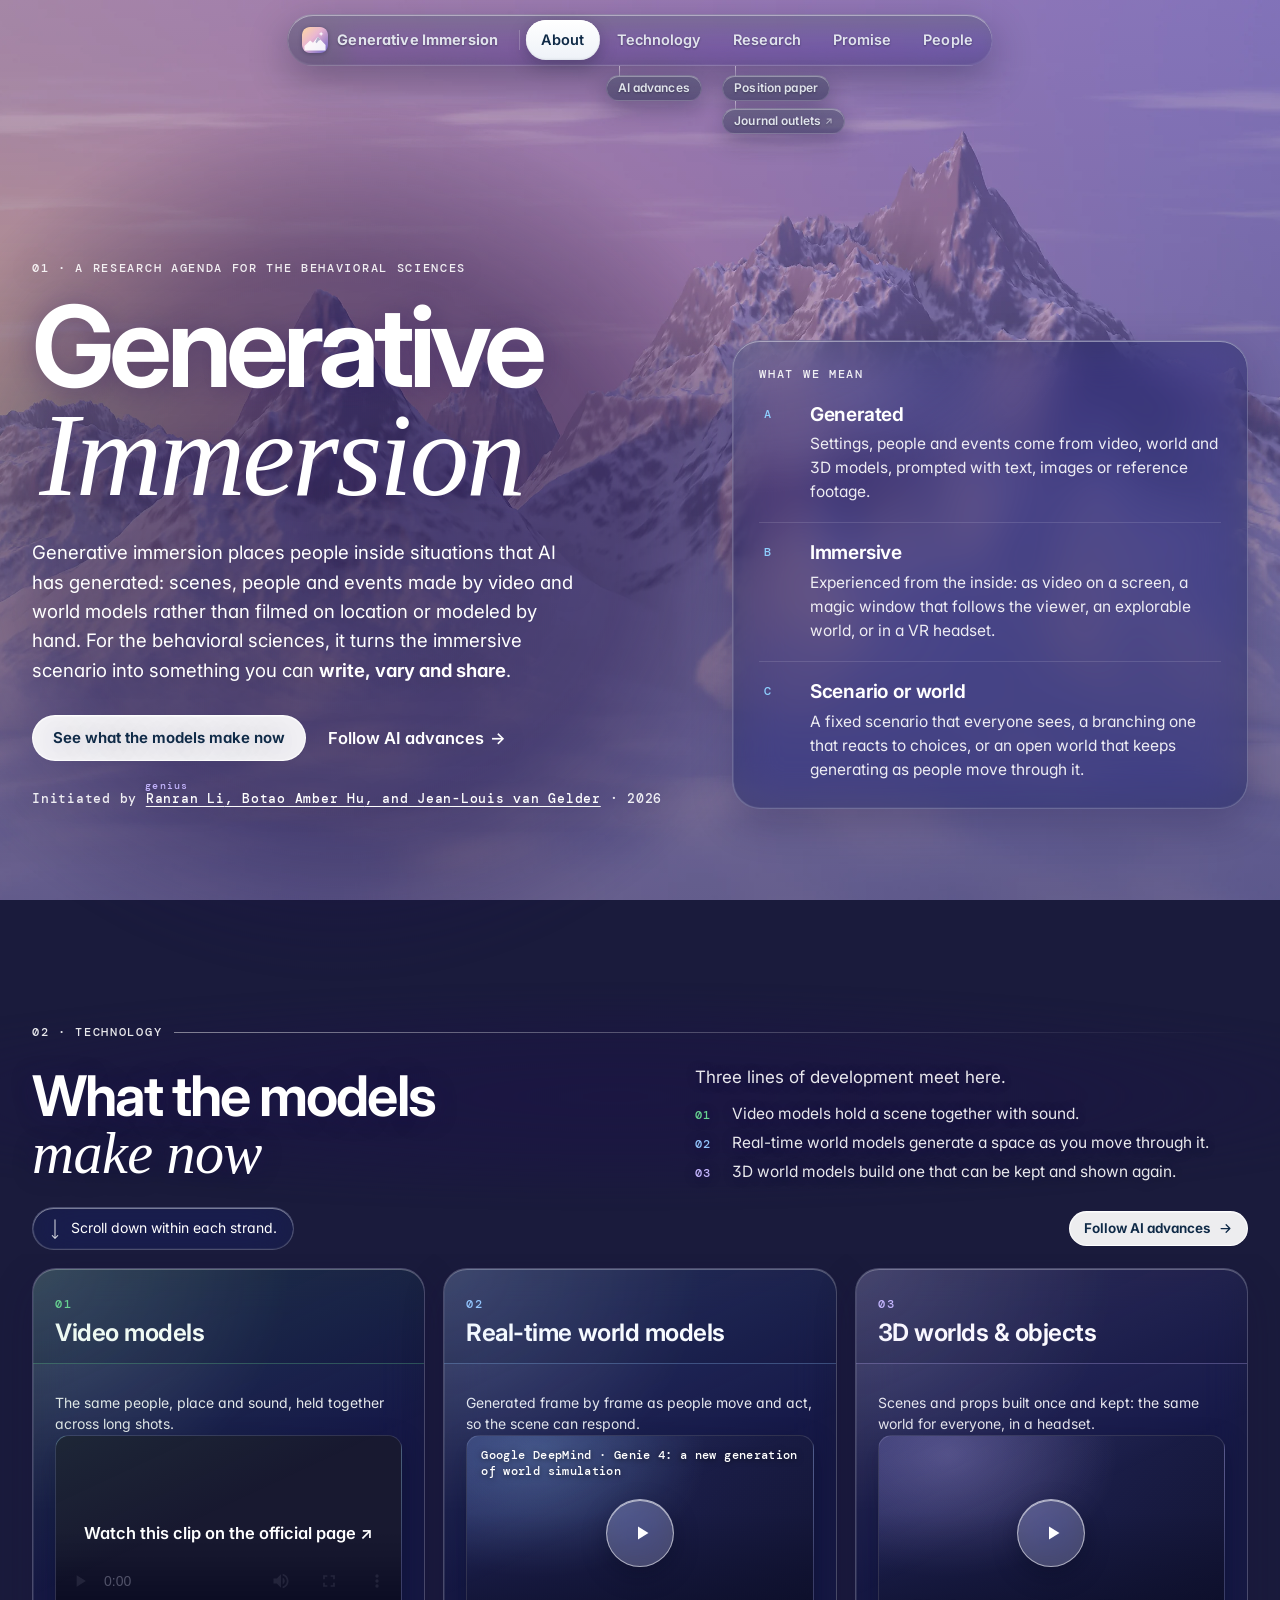
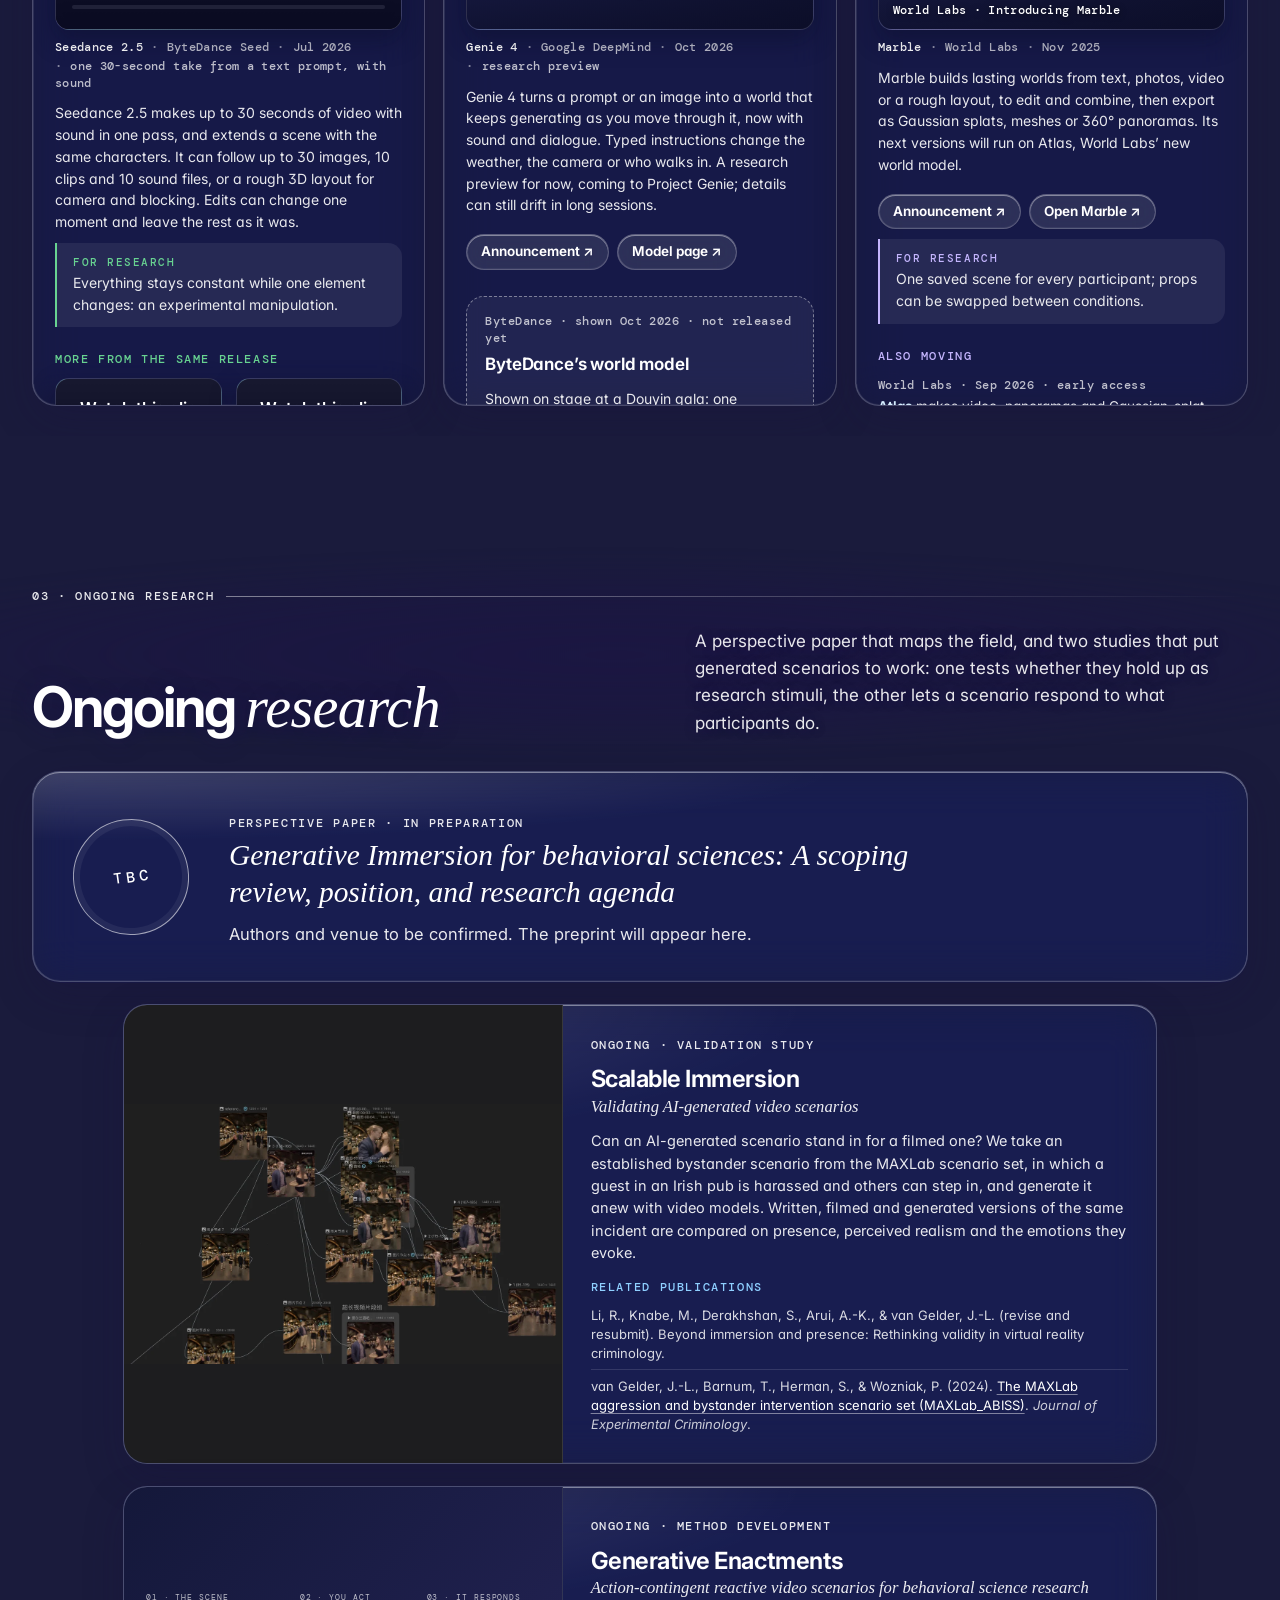
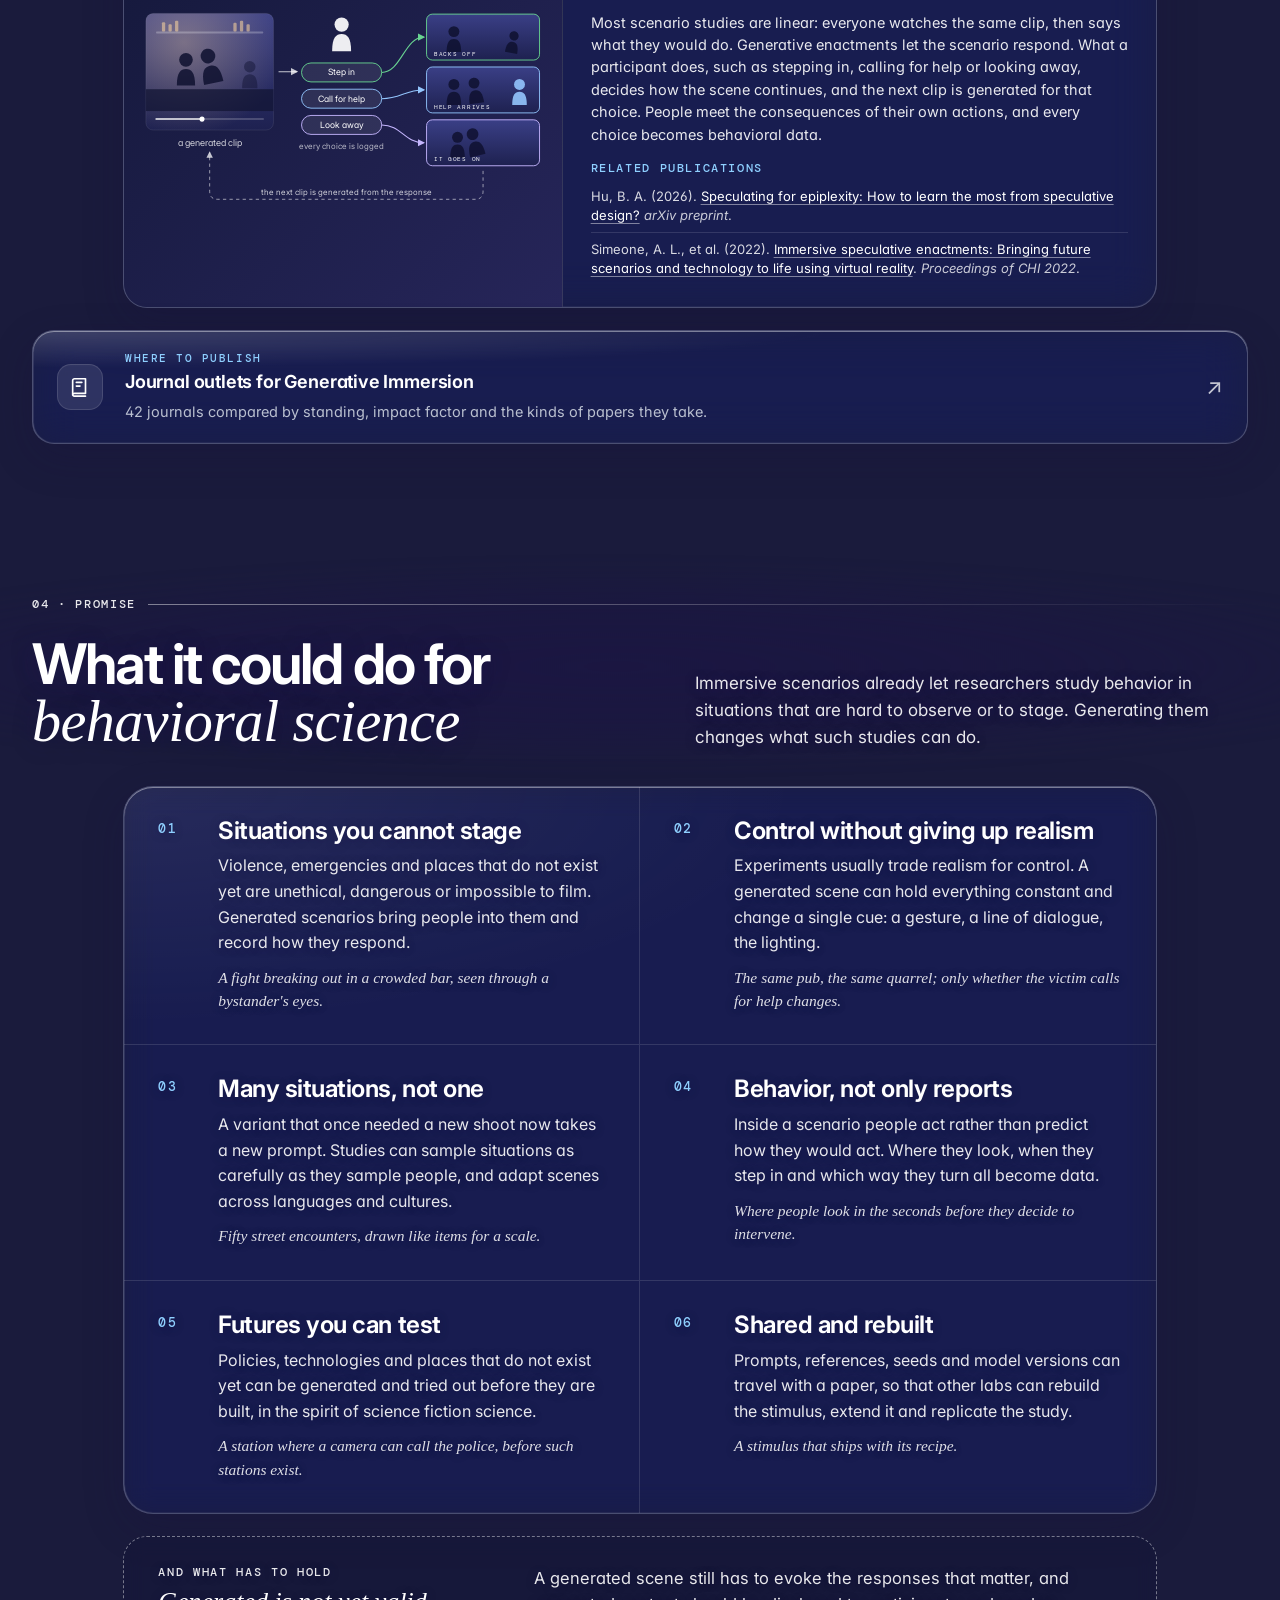
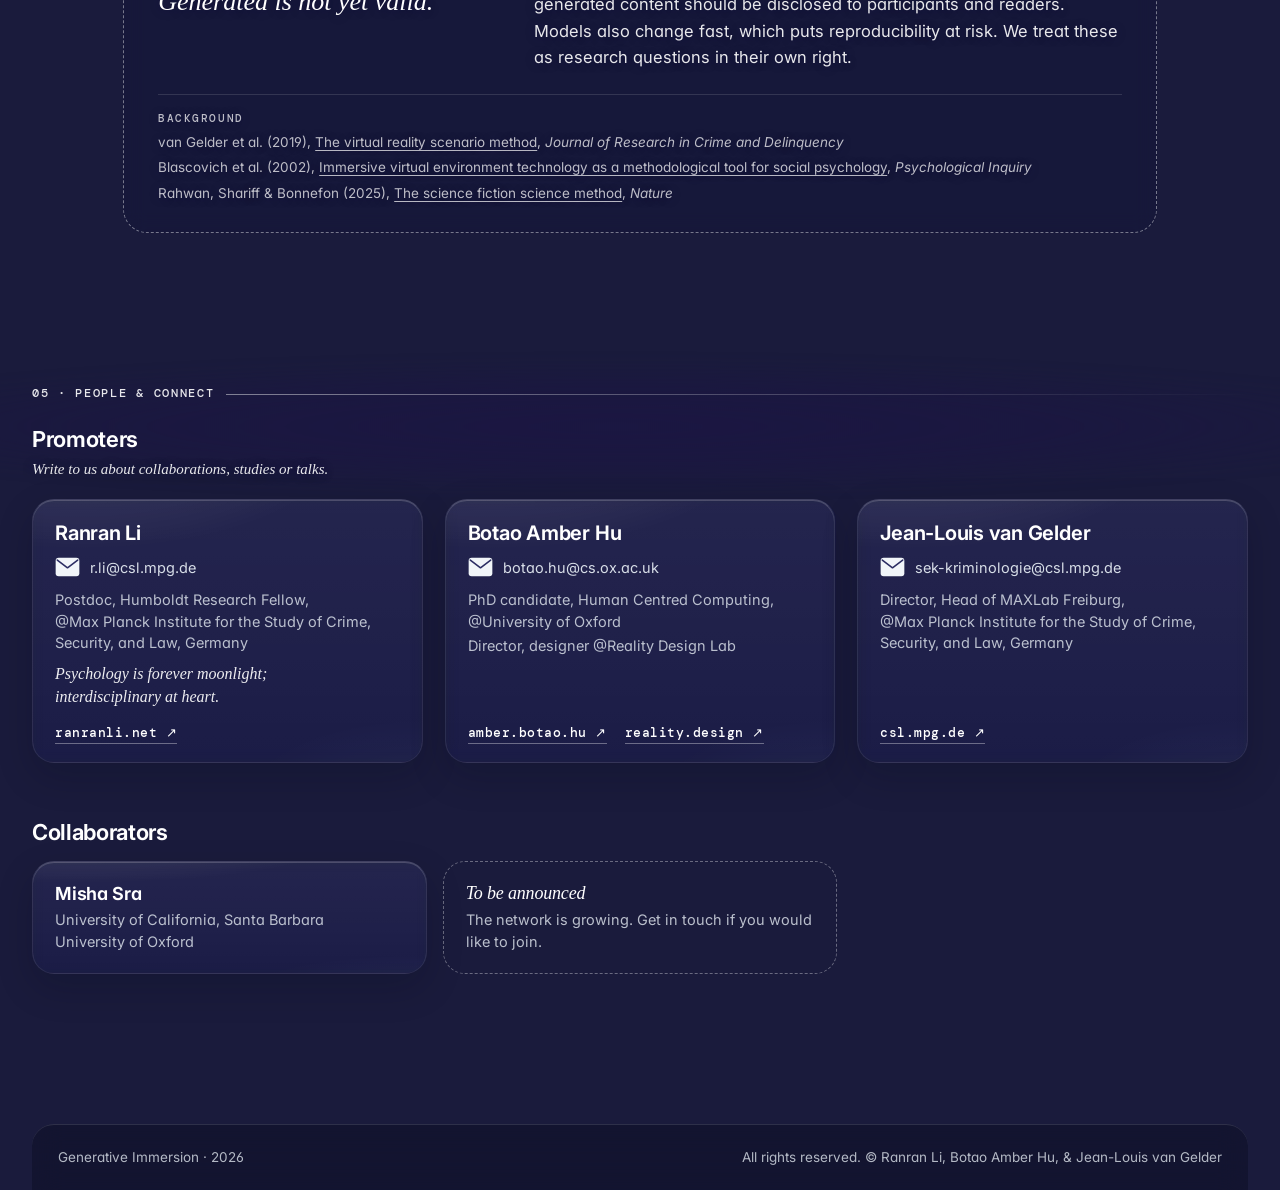
==== commit a518c4fa: "Promise: ledger and caveat at the research cards' width; clearer glass there and on the name cards T" ====
--- a/index.html
+++ b/index.html
@@ -22,7 +22,7 @@
   <link rel="preconnect" href="https://fonts.googleapis.com">
   <link rel="preconnect" href="https://fonts.gstatic.com" crossorigin>
   <link href="https://fonts.googleapis.com/css2?family=DM+Mono:wght@400;500&family=Inter:wght@400;500;600;650;700&display=swap" rel="stylesheet">
-  <link rel="stylesheet" href="assets/site.css?v=23">
+  <link rel="stylesheet" href="assets/site.css?v=24">
 </head>
 <body>
   <a class="skip" href="#main">Skip to content</a>
--- a/assets/site.css
+++ b/assets/site.css
@@ -120,11 +120,11 @@
 }
 .glass > * { position: relative; }
 
-/* the clearer glass of the ranranli.net contact card */
+/* the clearer glass of the ranranli.net contact card, made clearer still so the moonlit peaks show through */
 .glass-clear {
   position: relative;
-  background: linear-gradient(180deg, rgba(255, 255, 255, .075), rgba(255, 255, 255, .02));
-  -webkit-backdrop-filter: blur(12px) saturate(145%); backdrop-filter: blur(12px) saturate(145%);
+  background: linear-gradient(180deg, rgba(255, 255, 255, .05), rgba(255, 255, 255, .01));
+  -webkit-backdrop-filter: blur(6px) saturate(130%); backdrop-filter: blur(6px) saturate(130%);
   border: 1px solid rgba(255, 255, 255, .08);
   border-top-color: rgba(255, 255, 255, .16);
   box-shadow: inset 0 1px 0 rgba(255, 255, 255, .18), 0 14px 36px rgba(5, 10, 25, .2);
@@ -508,20 +508,28 @@
 /* --------------------------------------------------------------------------
    04 Promise: an indexed ledger rather than a grid of cards
    -------------------------------------------------------------------------- */
-.ledger { display: grid; grid-template-columns: repeat(2, minmax(0, 1fr)); border-radius: 30px; overflow: hidden; }
+/* the ledger and the caveat keep to the width of the research cards (85%, centred); their glass is a little clearer than elsewhere */
+.ledger {
+  display: grid; grid-template-columns: repeat(2, minmax(0, 1fr)); width: 85%; margin-inline: auto; border-radius: 30px; overflow: hidden;
+  background: rgba(26, 34, 82, .33);
+  -webkit-backdrop-filter: blur(14px) saturate(160%); backdrop-filter: blur(14px) saturate(160%);
+  text-shadow: 0 1px 10px rgba(20, 14, 60, .35);   /* keeps the type crisp on the clearer glass */
+}
+.ledger::before { opacity: .4; }   /* less milky sheen at the upper left */
 .ledger-item { display: grid; grid-template-columns: 3rem minmax(0, 1fr); align-content: start; gap: 0 12px; padding: 30px 34px 32px; border-top: 1px solid var(--line-2); }
 .ledger-item:nth-child(-n + 2) { border-top: 0; }
 .ledger-item:nth-child(odd) { border-right: 1px solid var(--line-2); }
 .ledger-num { font: 500 13px/1.9 var(--mono); letter-spacing: .1em; color: var(--accent-strong); }
 .ledger-item h3 { margin: 0; font: 650 clamp(20px, 1.9vw, 24px)/1.2 var(--sans); letter-spacing: -.02em; }
 .ledger-item p { grid-column: 2; margin: 8px 0 0; color: var(--ink-2); font-size: 16px; line-height: 1.6; max-width: 32rem; }
-.ledger-item .eg { display: block; margin-top: 10px; font: italic 15.5px/1.5 var(--serif); color: rgba(255, 255, 255, .8); }
+.ledger-item .eg { display: block; margin-top: 10px; font: italic 15.5px/1.5 var(--serif); color: rgba(255, 255, 255, .86); }
 
 .caveat {
   display: grid; grid-template-columns: minmax(0, .8fr) minmax(0, 1.4fr); gap: 18px 40px;
-  margin-top: 22px; padding: 28px 34px; border-radius: 24px;
-  border: 1px dashed rgba(255, 255, 255, .42); background: rgba(16, 18, 54, .3);
-  -webkit-backdrop-filter: blur(16px); backdrop-filter: blur(16px);
+  width: 85%; margin: 22px auto 0; padding: 28px 34px; border-radius: 24px;
+  border: 1px dashed rgba(255, 255, 255, .42); background: rgba(16, 18, 54, .24);
+  -webkit-backdrop-filter: blur(10px); backdrop-filter: blur(10px);
+  text-shadow: 0 1px 10px rgba(20, 14, 60, .35);
 }
 .caveat h3 { margin: 6px 0 0; font: italic 400 26px/1.2 var(--serif); }
 .caveat p { margin: 0; color: var(--ink-2); }
@@ -716,6 +724,7 @@
 }
 @media (max-width: 860px) {
   .project { grid-template-columns: 1fr; width: 100%; }
+  .ledger, .caveat { width: 100%; }
   .project-fig { border-right: 0; border-bottom: 1px solid var(--line-2); }
 }
 @media (max-width: 760px) {
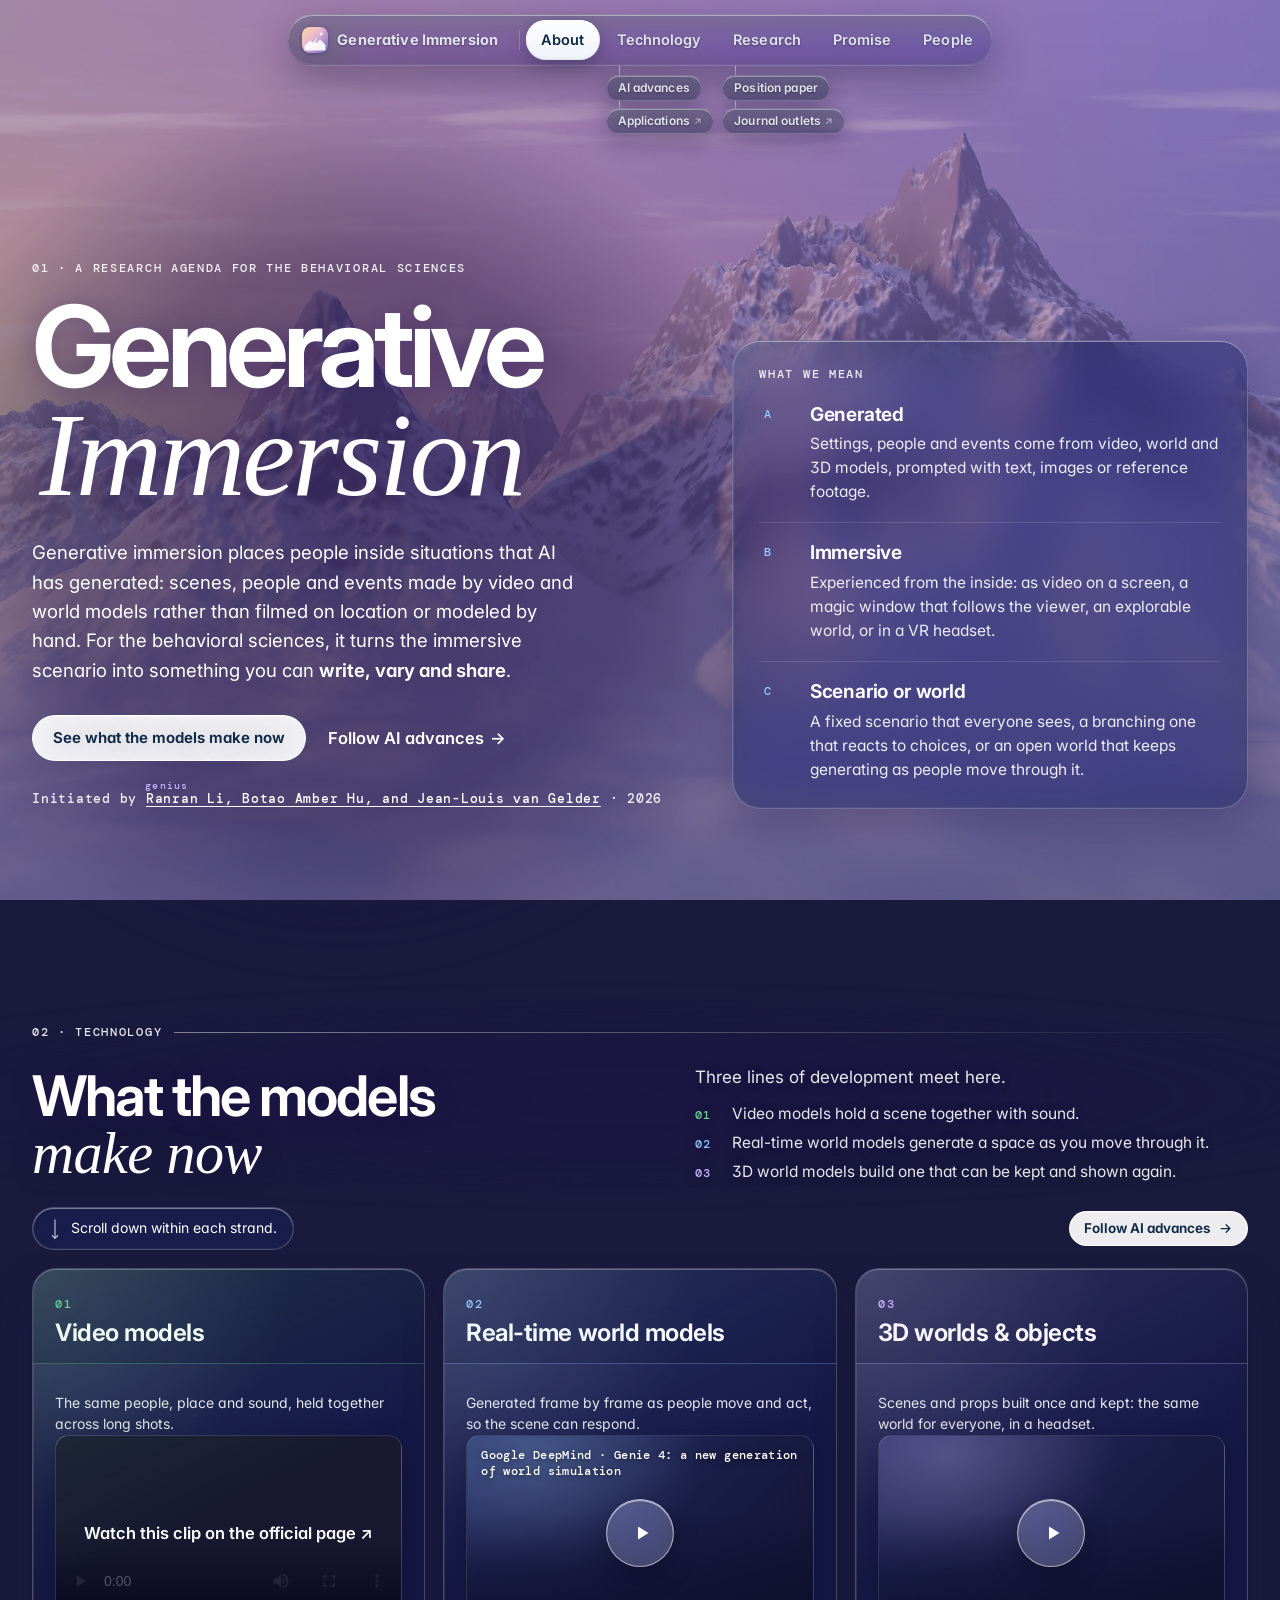
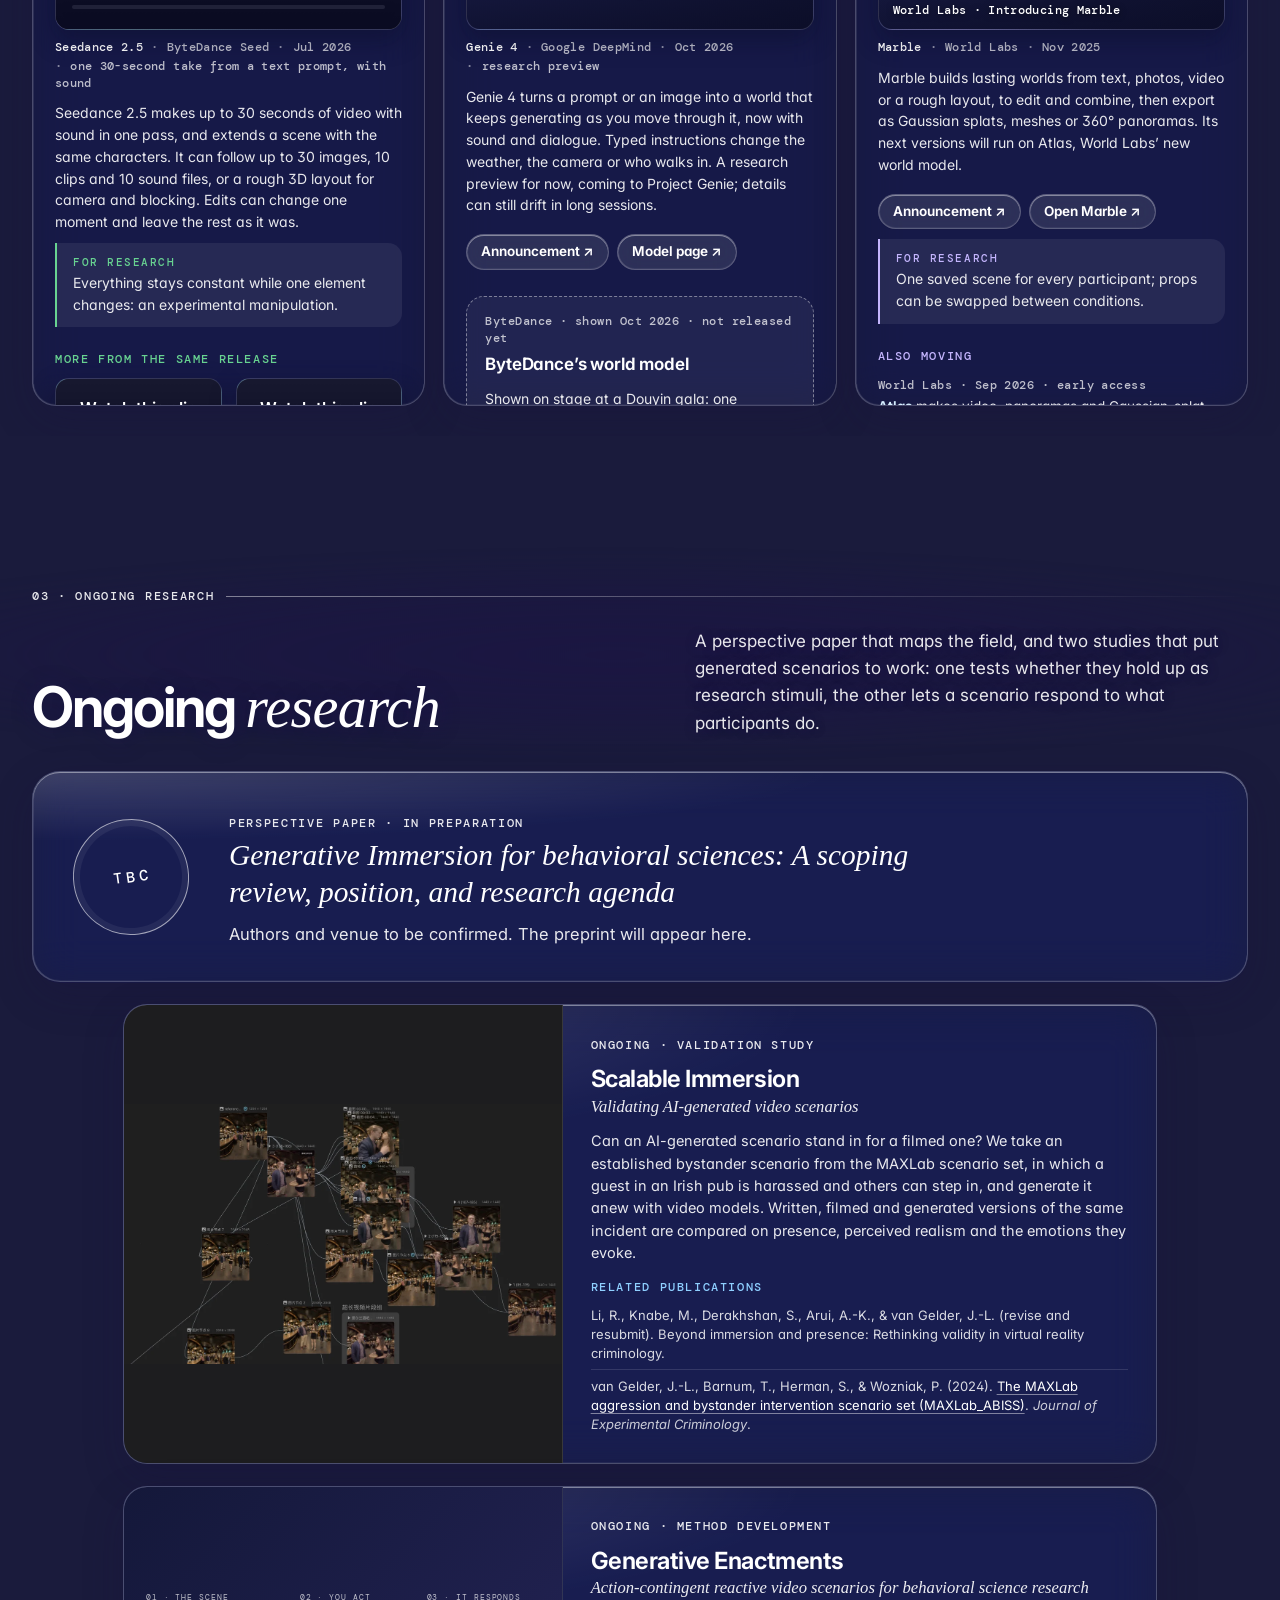
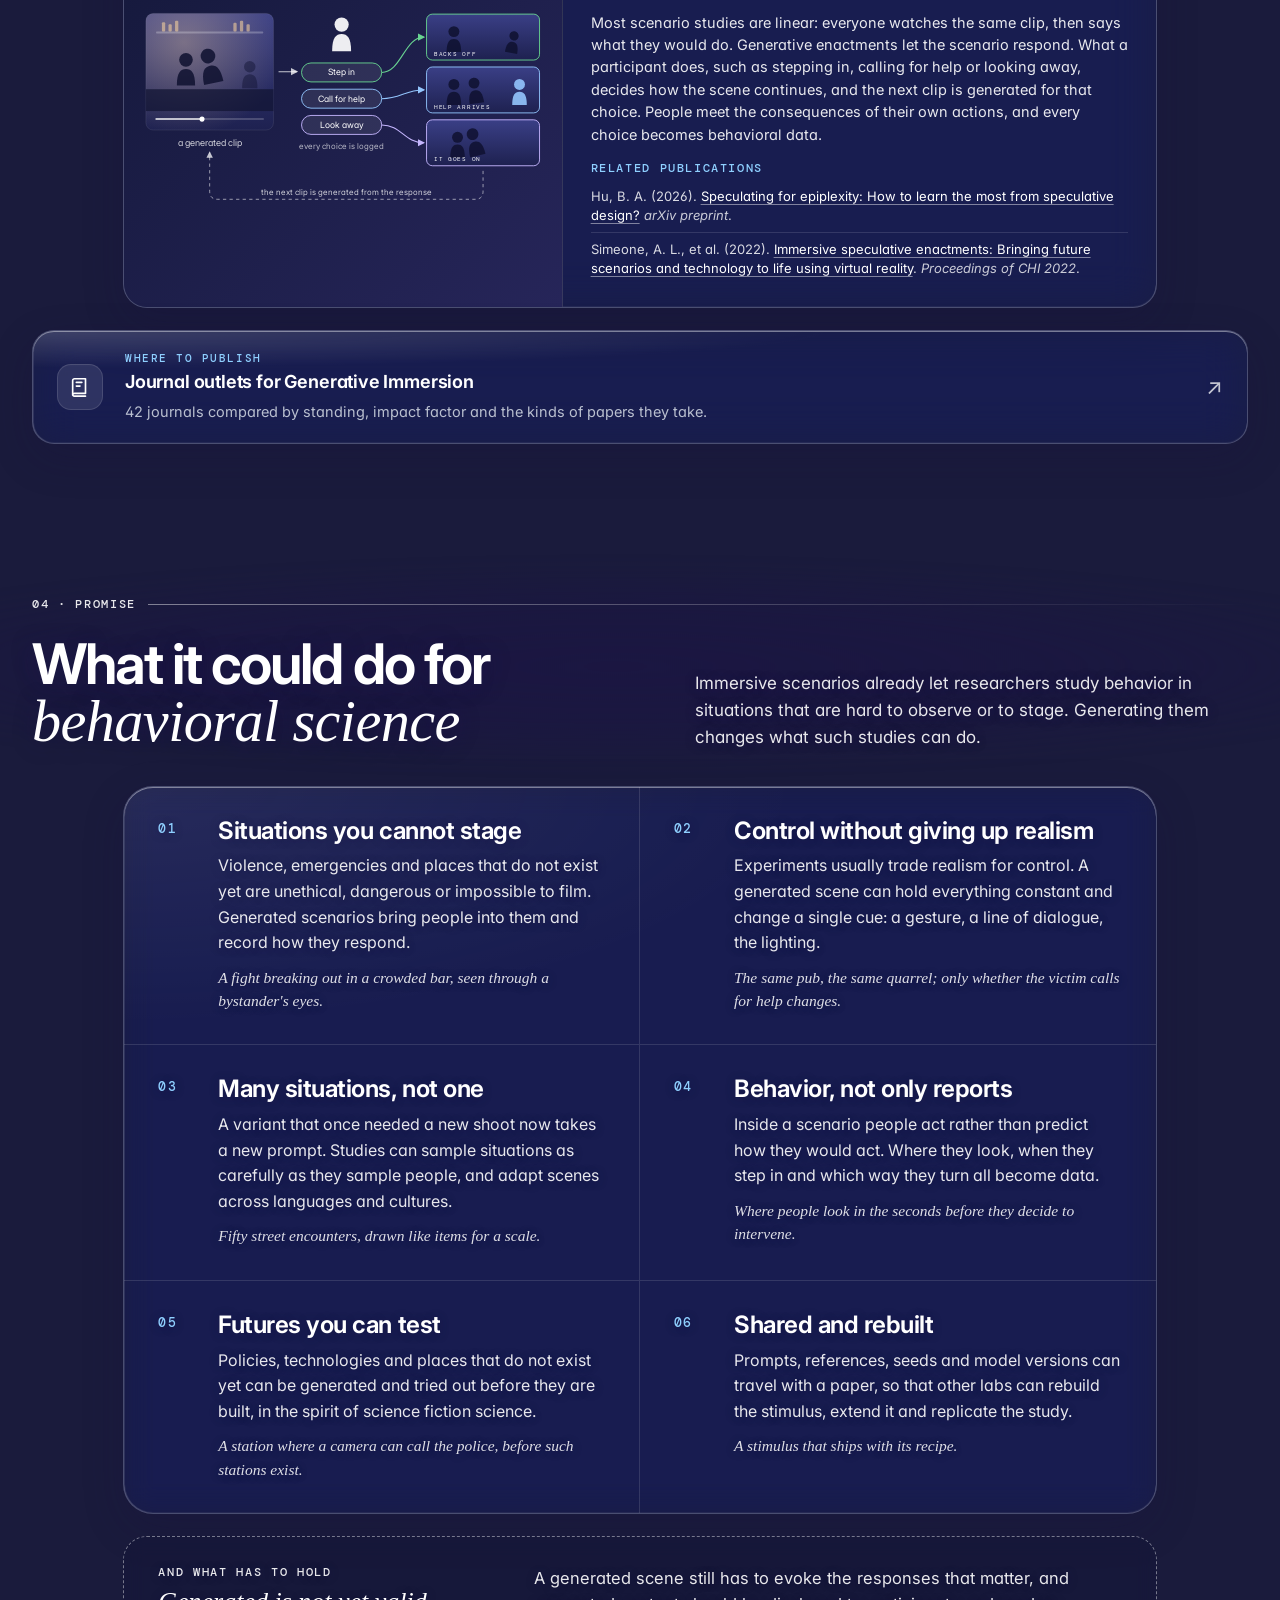
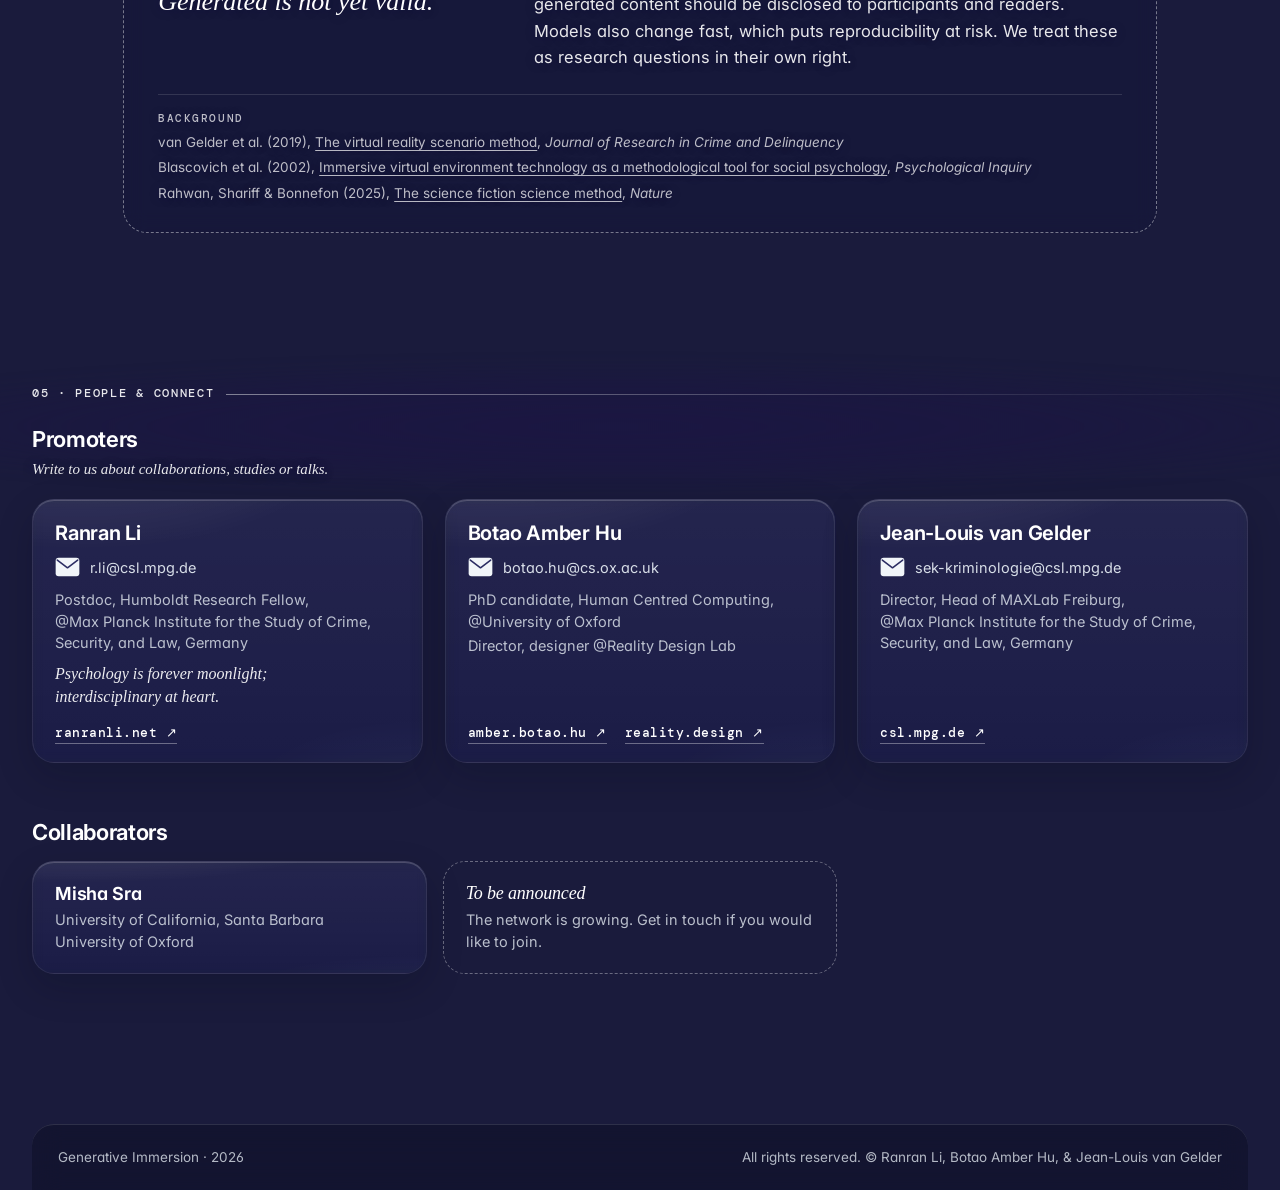
==== commit 99cc66fe: "Nav: Applications hangs beneath AI advances under Technology; lock page wording "Applications ↗" lin" ====
--- a/index.html
+++ b/index.html
@@ -57,6 +57,7 @@
           <a class="nav-item" href="#technology">Technology</a>
           <div class="nav-sub">
             <a class="nav-subitem" href="AI-advances/">AI advances</a>
+            <a class="nav-subitem" href="https://generative.reality.design/#view=creators">Applications<span class="nav-ext" aria-hidden="true">&#8599;</span></a>
           </div>
         </div>
         <div class="nav-group">
--- a/assets/site.css
+++ b/assets/site.css
@@ -188,7 +188,7 @@
 .nav-sep { flex: 0 0 1px; align-self: center; height: 20px; margin: 0 4px; background: rgba(255, 255, 255, .2); position: relative; z-index: 1; }
 .nav-item:focus-visible { outline: 2px solid #fff; outline-offset: -3px; }
 
-/* Small links hanging beneath Technology (AI advances) and Research (Position paper, Journal outlets).
+/* Small links hanging beneath Technology (AI advances, Applications) and Research (Position paper, Journal outlets).
    On wider screens they hang below the capsule as little glass tags on a thread;
    on phones, where the capsule scrolls sideways, they sit in the row after their section. */
 .nav-group { position: relative; display: flex; align-items: center; flex: 0 0 auto; }
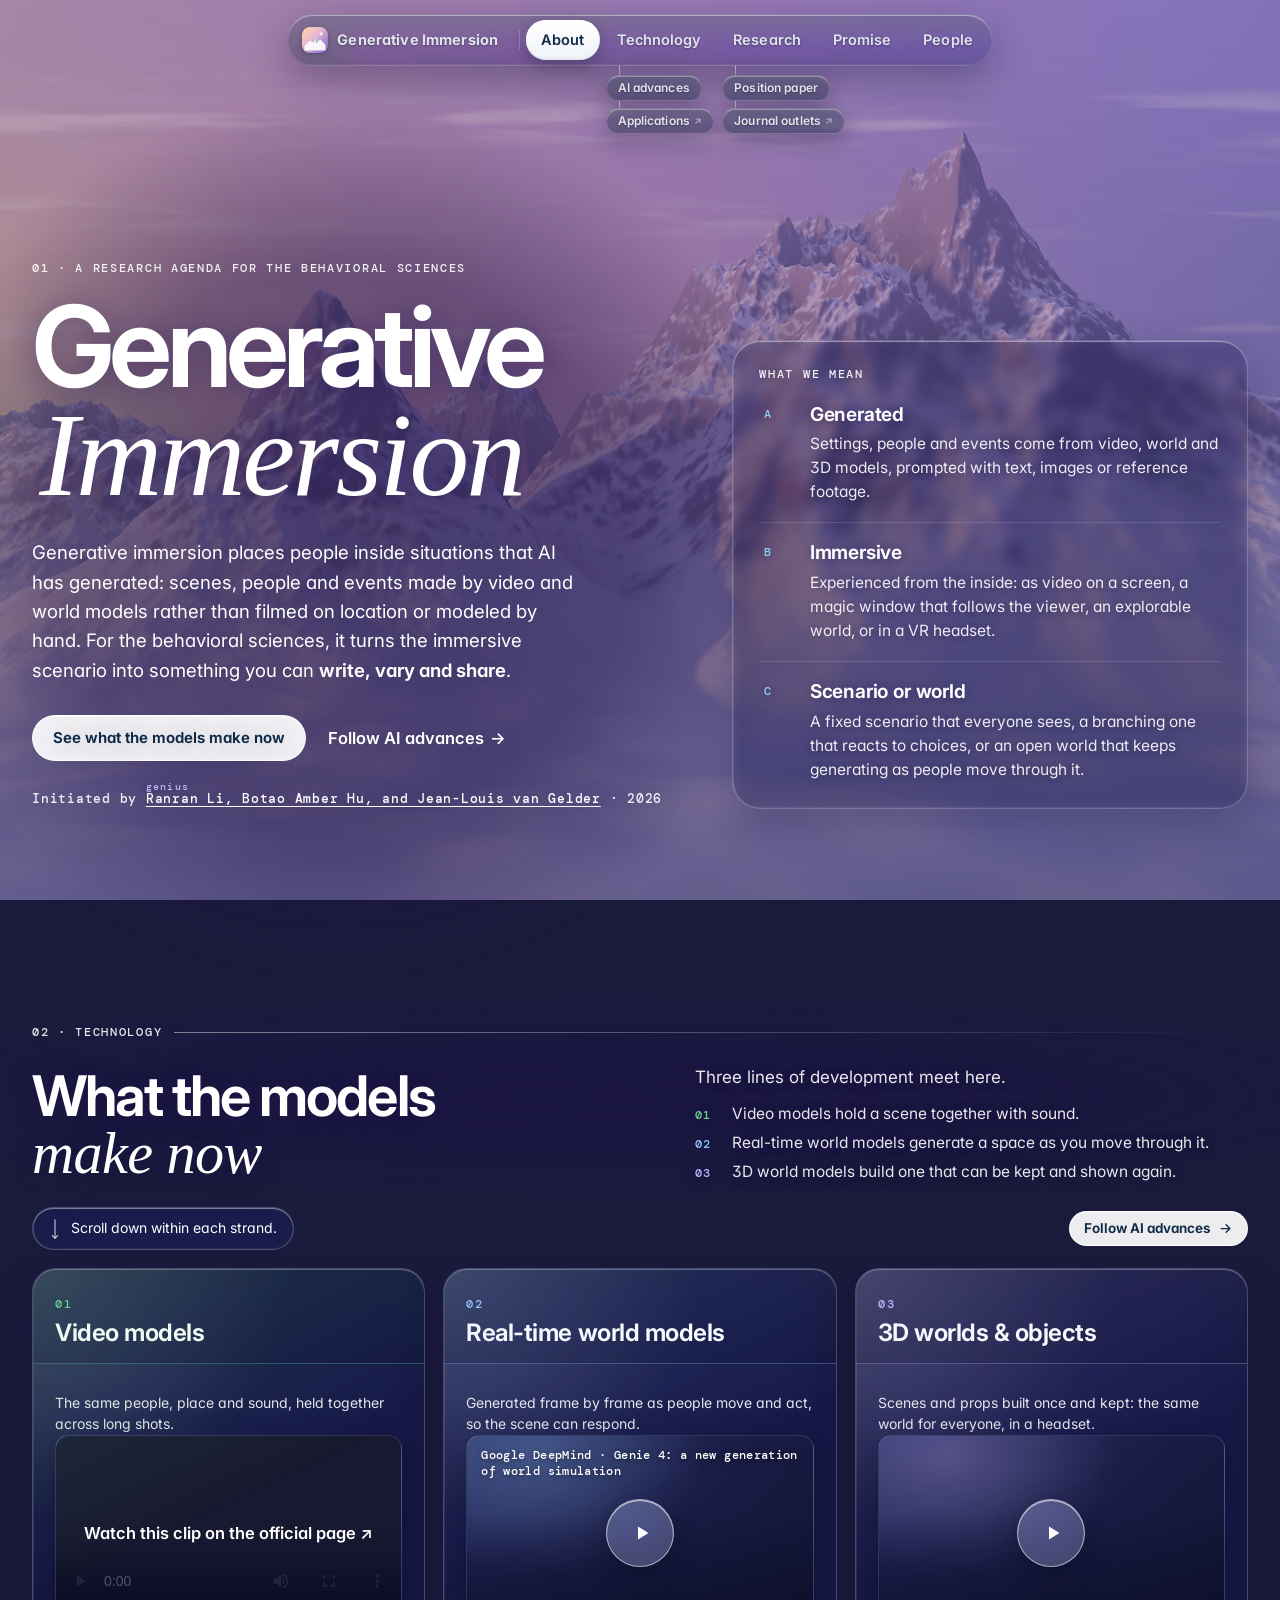
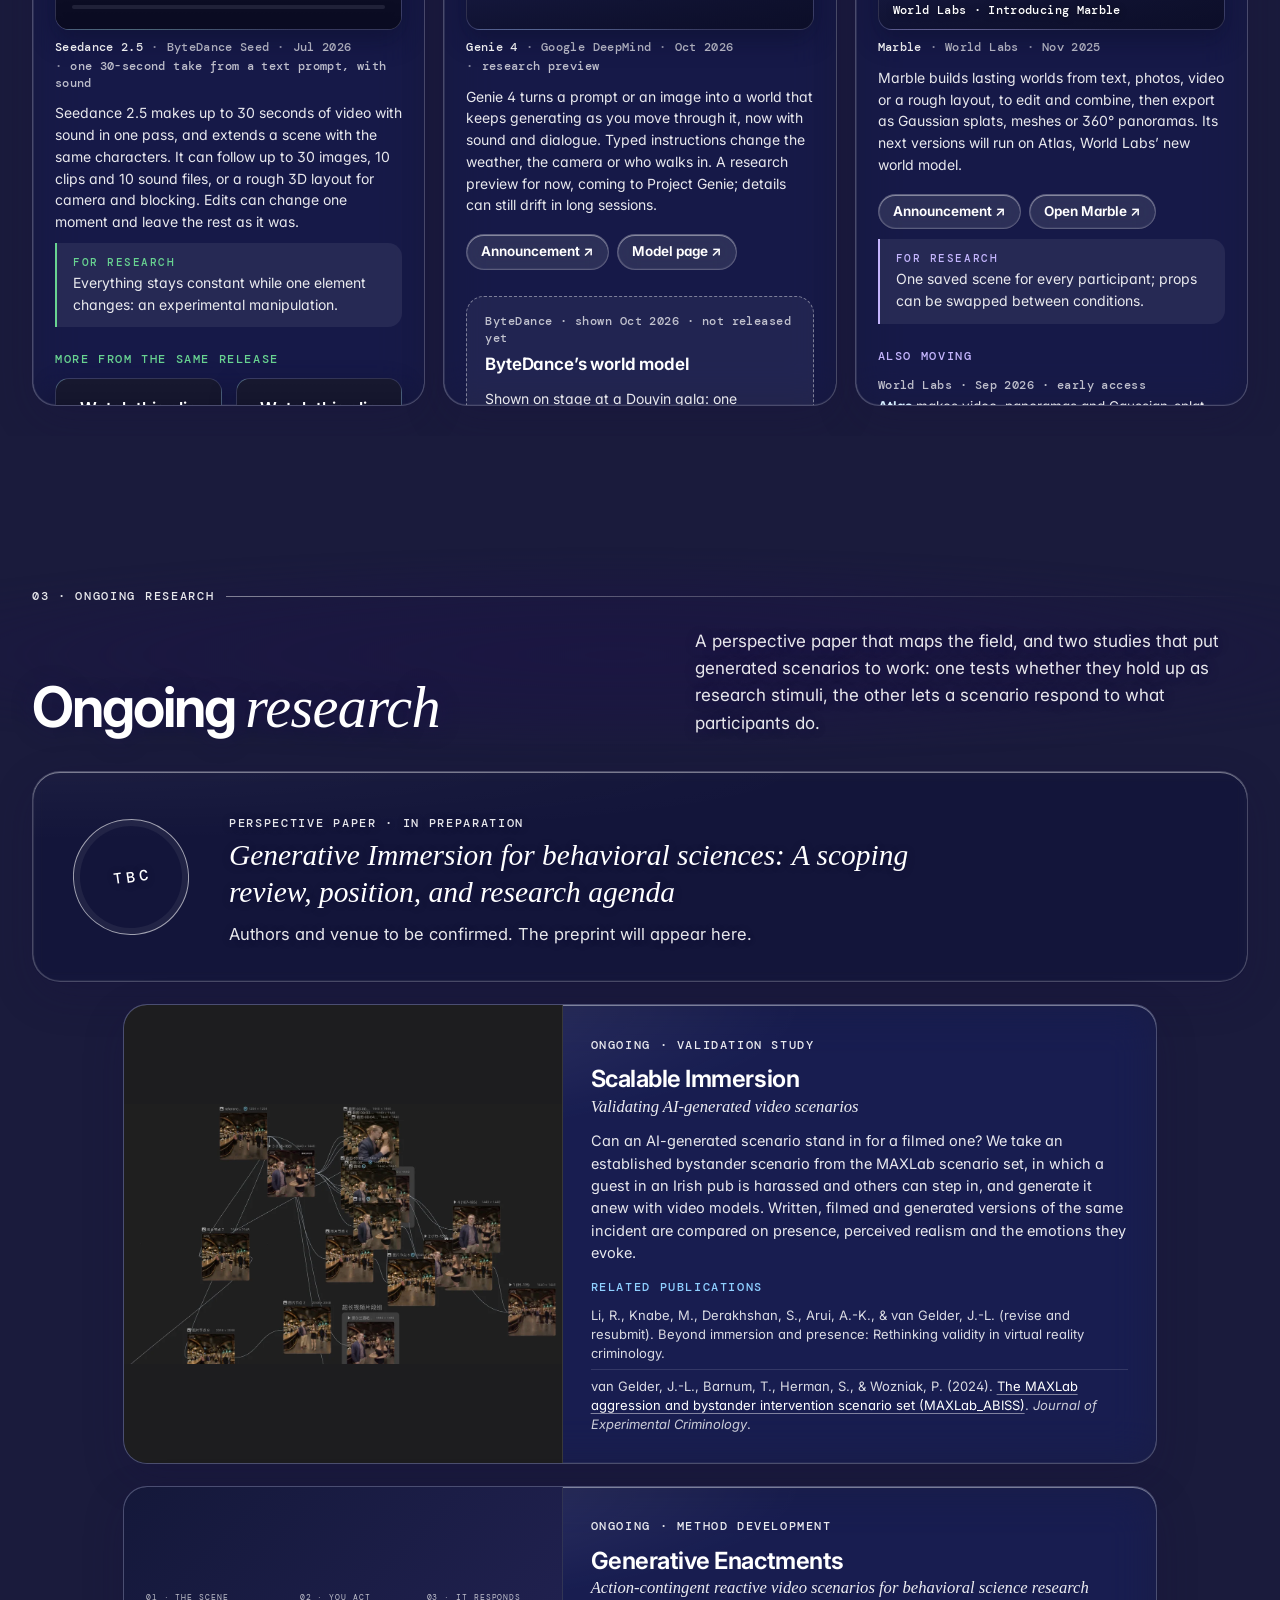
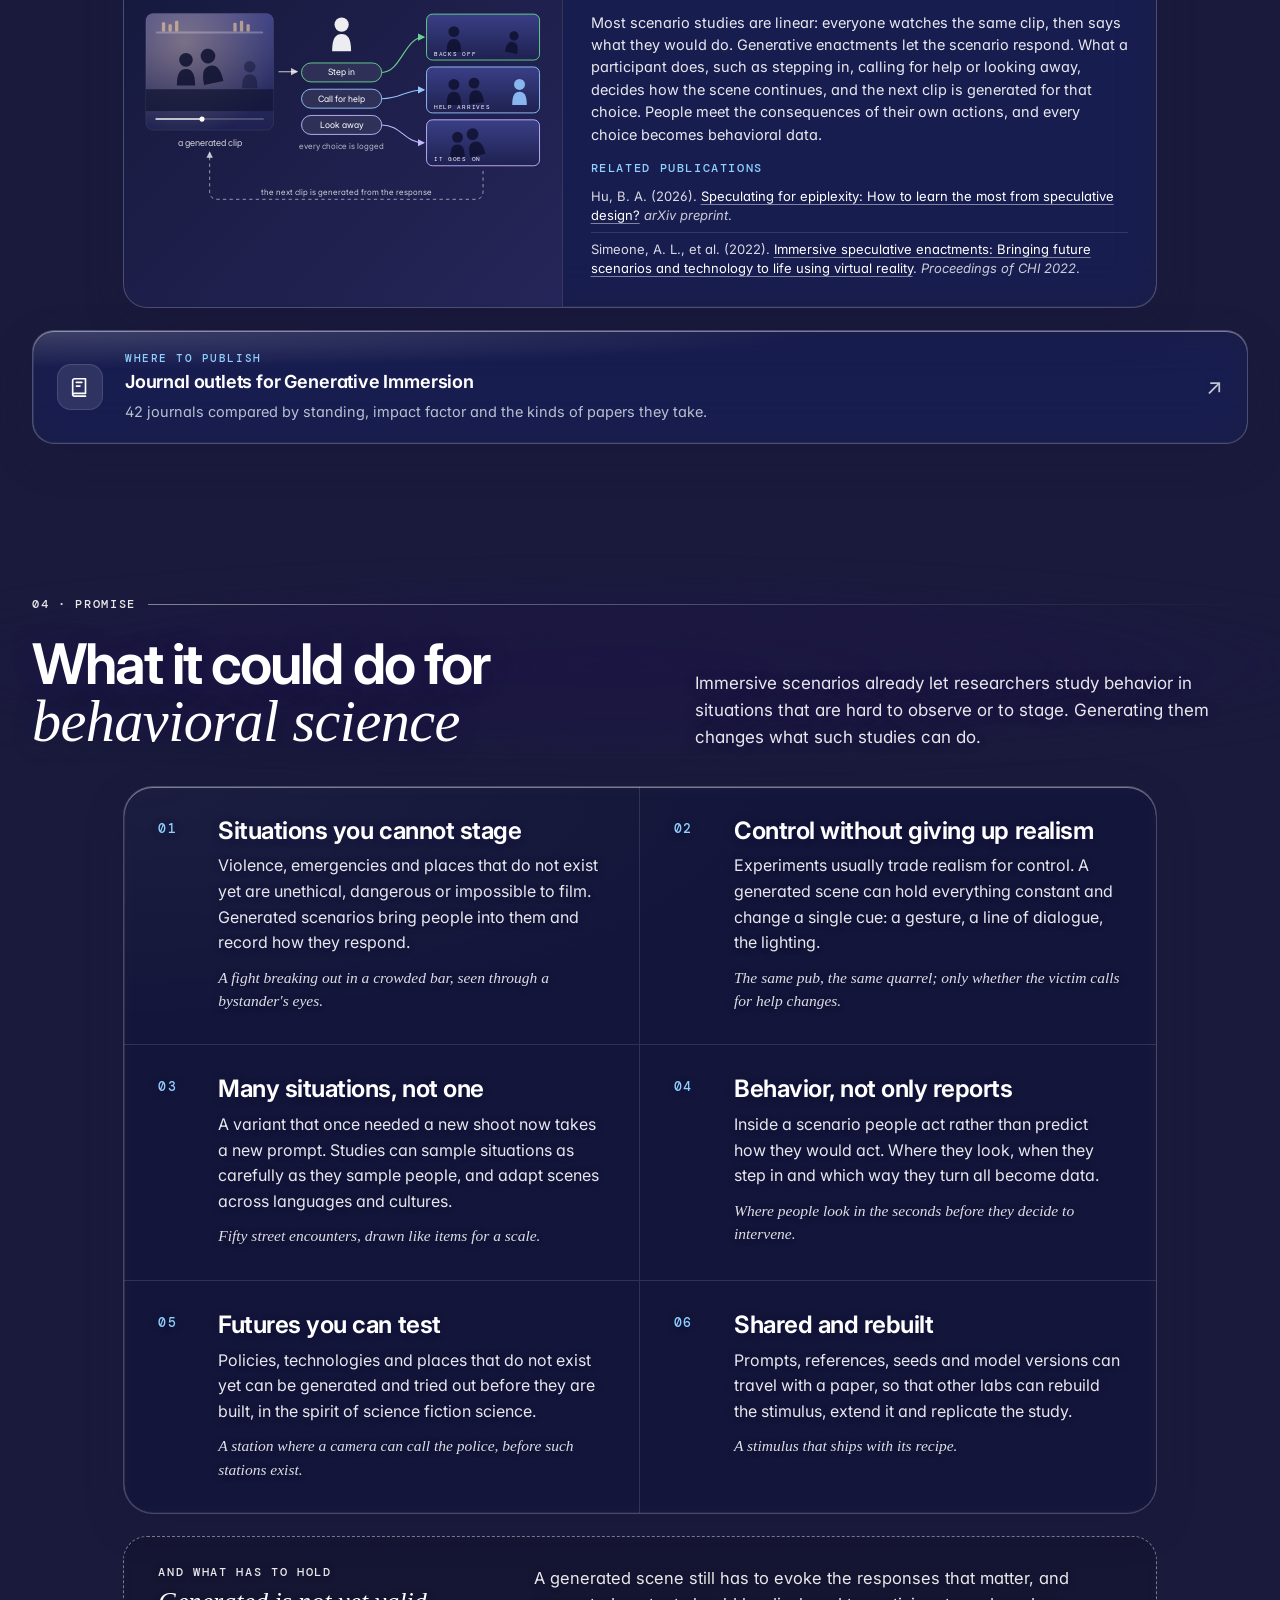
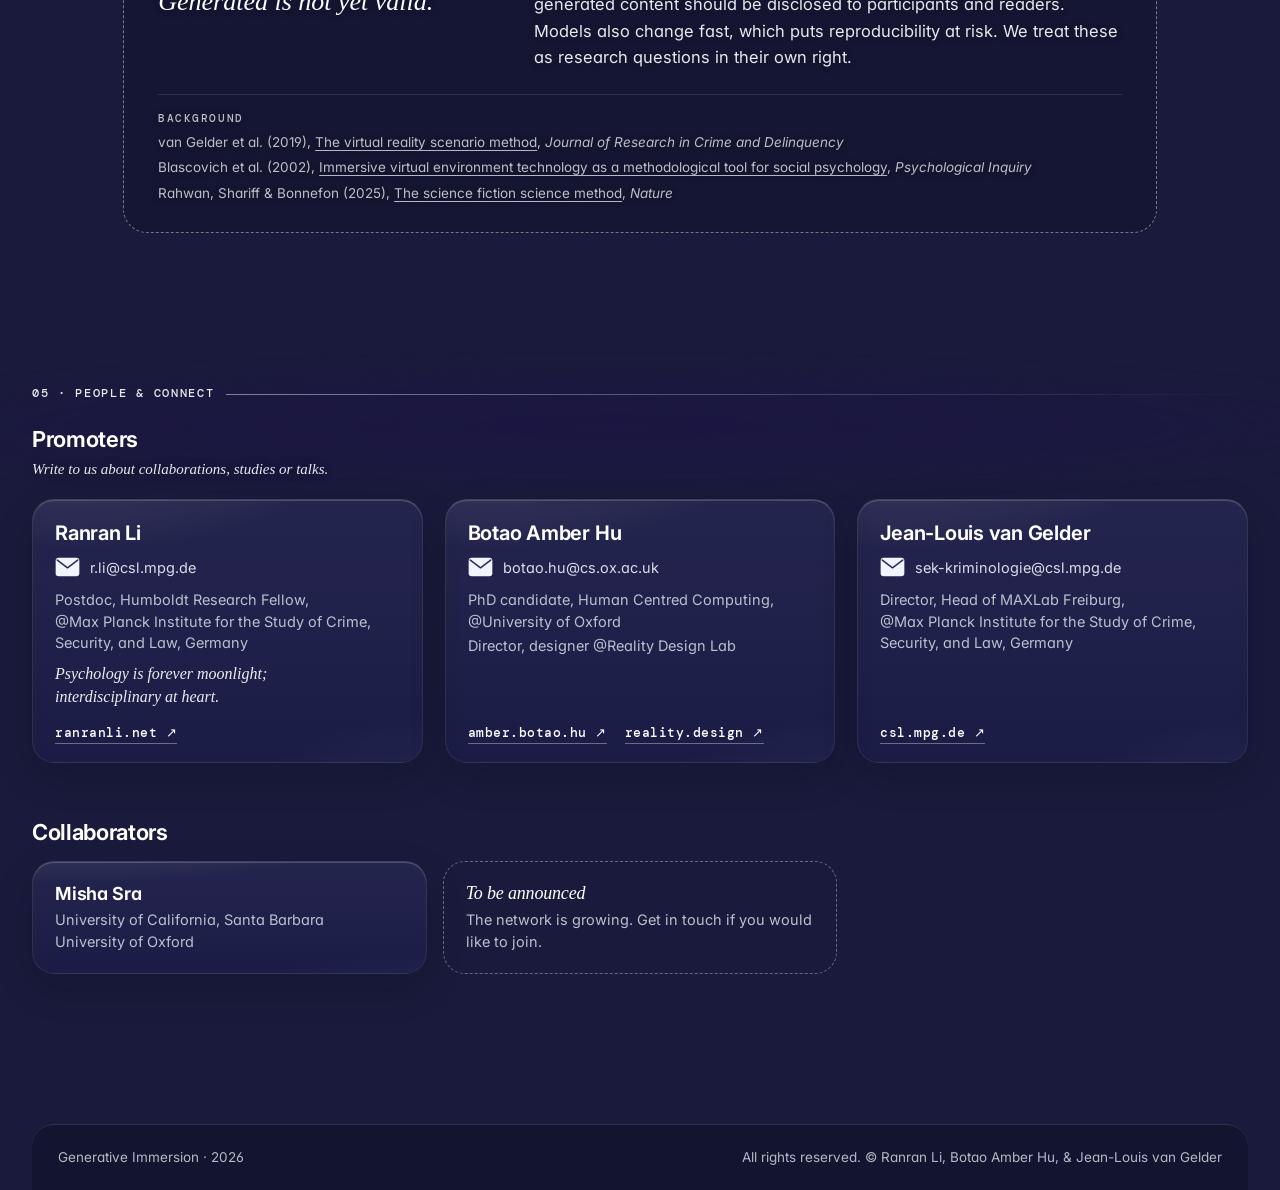
==== commit eedf224e: "Sheer glass for the "What we mean" panel, the perspective paper card and the Promise ledger New .gla" ====
--- a/index.html
+++ b/index.html
@@ -22,7 +22,7 @@
   <link rel="preconnect" href="https://fonts.googleapis.com">
   <link rel="preconnect" href="https://fonts.gstatic.com" crossorigin>
   <link href="https://fonts.googleapis.com/css2?family=DM+Mono:wght@400;500&family=Inter:wght@400;500;600;650;700&display=swap" rel="stylesheet">
-  <link rel="stylesheet" href="assets/site.css?v=24">
+  <link rel="stylesheet" href="assets/site.css?v=25">
 </head>
 <body>
   <a class="skip" href="#main">Skip to content</a>
@@ -92,7 +92,7 @@
         <p class="hero-meta rise rise-3">Initiated by <a href="#people"><span class="nobr pin">Ranran Li<span class="genius">genius</span></span>, <span class="nobr">Botao Amber Hu</span>, and <span class="nobr">Jean-Louis van Gelder</span></a>&nbsp;&middot;&nbsp;2026</p>
       </div>
 
-      <aside class="define glass rise rise-3" aria-labelledby="define-title">
+      <aside class="define glass glass-sheer rise rise-3" aria-labelledby="define-title">
         <h2 id="define-title" class="label">What we mean</h2>
         <dl>
           <div class="define-row">
@@ -278,7 +278,7 @@
         </header>
 
         <div class="projects">
-          <article class="paper glass" aria-labelledby="paper-title">
+          <article class="paper glass glass-sheer" aria-labelledby="paper-title">
             <div class="tbc" aria-hidden="true">TBC</div>
             <div>
               <p class="label">Perspective paper &middot; in preparation</p>
@@ -421,7 +421,7 @@
           <p class="sec-intro">Immersive scenarios already let researchers study behavior in situations that are hard to observe or to stage. Generating them changes what such studies can do.</p>
         </header>
 
-        <div class="ledger glass">
+        <div class="ledger glass glass-sheer">
           <article class="ledger-item">
             <span class="ledger-num">01</span>
             <h3>Situations you cannot stage</h3>
--- a/assets/site.css
+++ b/assets/site.css
@@ -137,6 +137,16 @@
   mix-blend-mode: screen;
 }
 .glass-clear > * { position: relative; }
+
+/* sheer glass (Ranran, 1 Nov 2026) for the hero's "What we mean" panel, the perspective paper card and the
+   Promise ledger: barely tinted and lightly blurred, so the peaks show through; the backdrop is dimmed a
+   little instead of tinted, which keeps the white type at or above its old contrast */
+.glass-sheer {
+  background: rgba(26, 34, 82, .12);
+  -webkit-backdrop-filter: blur(6px) saturate(135%) brightness(.78); backdrop-filter: blur(6px) saturate(135%) brightness(.78);
+  text-shadow: 0 1px 8px rgba(20, 14, 60, .3);
+}
+.glass-sheer::before { opacity: .2; }
 
 /* --------------------------------------------------------------------------
    Navigation: floating capsule with a white thumb (as on ranranli.net)
@@ -508,14 +518,8 @@
 /* --------------------------------------------------------------------------
    04 Promise: an indexed ledger rather than a grid of cards
    -------------------------------------------------------------------------- */
-/* the ledger and the caveat keep to the width of the research cards (85%, centred); their glass is a little clearer than elsewhere */
-.ledger {
-  display: grid; grid-template-columns: repeat(2, minmax(0, 1fr)); width: 85%; margin-inline: auto; border-radius: 30px; overflow: hidden;
-  background: rgba(26, 34, 82, .33);
-  -webkit-backdrop-filter: blur(14px) saturate(160%); backdrop-filter: blur(14px) saturate(160%);
-  text-shadow: 0 1px 10px rgba(20, 14, 60, .35);   /* keeps the type crisp on the clearer glass */
-}
-.ledger::before { opacity: .4; }   /* less milky sheen at the upper left */
+/* the ledger and the caveat keep to the width of the research cards (85%, centred); the ledger is sheer glass */
+.ledger { display: grid; grid-template-columns: repeat(2, minmax(0, 1fr)); width: 85%; margin-inline: auto; border-radius: 30px; overflow: hidden; }
 .ledger-item { display: grid; grid-template-columns: 3rem minmax(0, 1fr); align-content: start; gap: 0 12px; padding: 30px 34px 32px; border-top: 1px solid var(--line-2); }
 .ledger-item:nth-child(-n + 2) { border-top: 0; }
 .ledger-item:nth-child(odd) { border-right: 1px solid var(--line-2); }
@@ -527,9 +531,9 @@
 .caveat {
   display: grid; grid-template-columns: minmax(0, .8fr) minmax(0, 1.4fr); gap: 18px 40px;
   width: 85%; margin: 22px auto 0; padding: 28px 34px; border-radius: 24px;
-  border: 1px dashed rgba(255, 255, 255, .42); background: rgba(16, 18, 54, .24);
-  -webkit-backdrop-filter: blur(10px); backdrop-filter: blur(10px);
-  text-shadow: 0 1px 10px rgba(20, 14, 60, .35);
+  border: 1px dashed rgba(255, 255, 255, .42); background: rgba(16, 18, 54, .08);
+  -webkit-backdrop-filter: blur(4px) brightness(.85); backdrop-filter: blur(4px) brightness(.85);
+  text-shadow: 0 1px 8px rgba(20, 14, 60, .3);
 }
 .caveat h3 { margin: 6px 0 0; font: italic 400 26px/1.2 var(--serif); }
 .caveat p { margin: 0; color: var(--ink-2); }
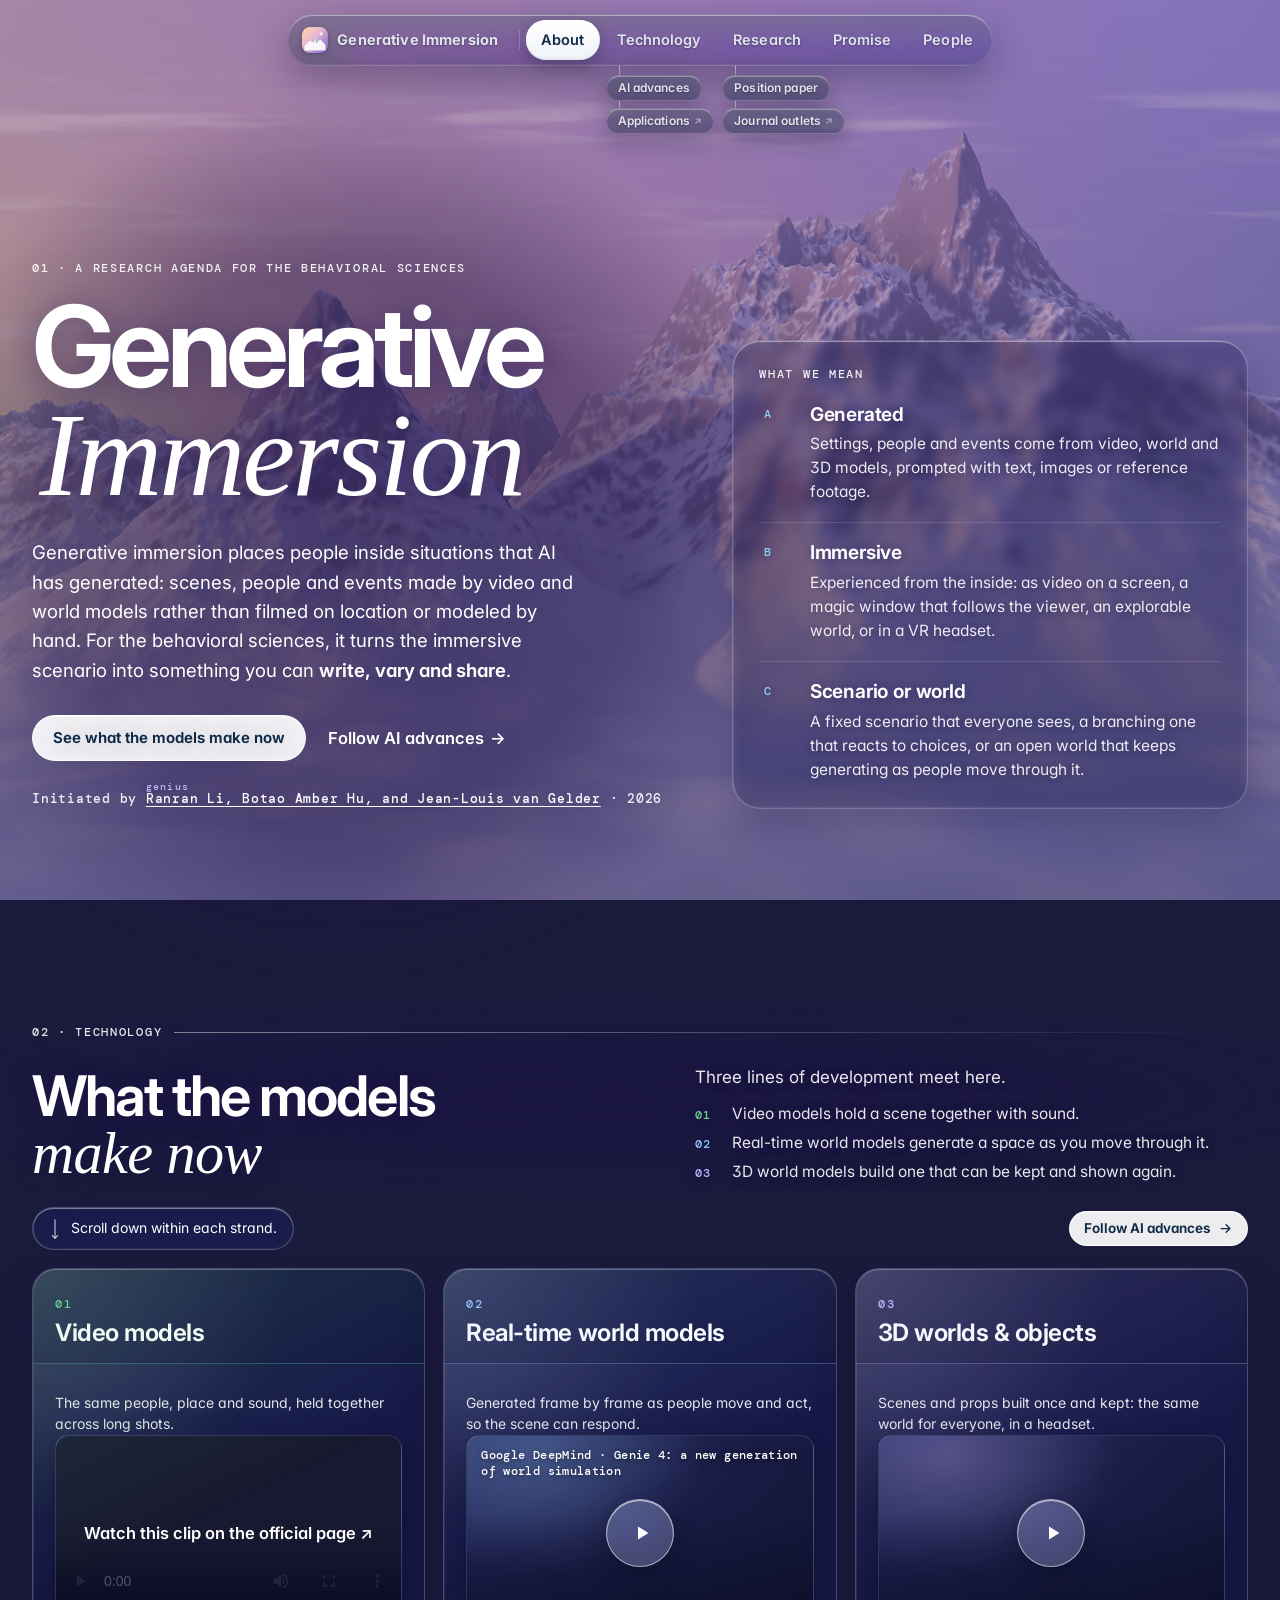
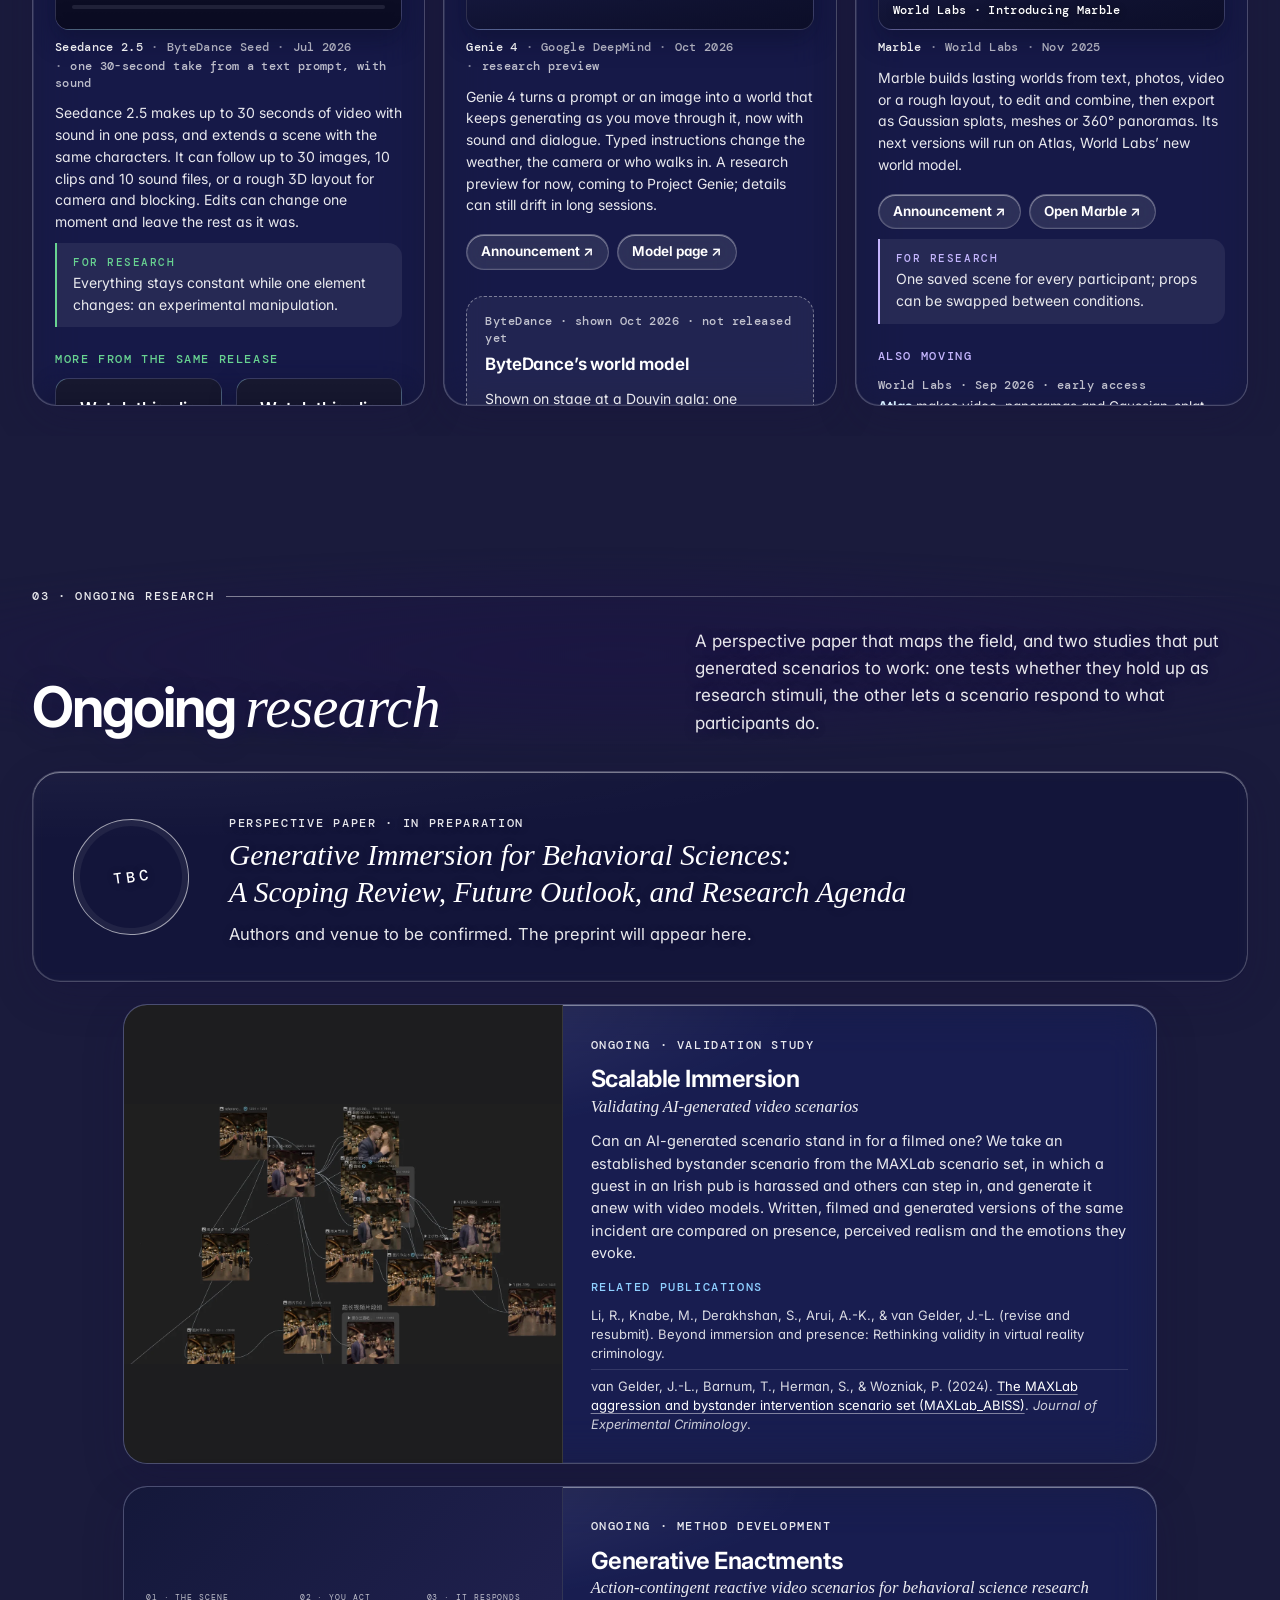
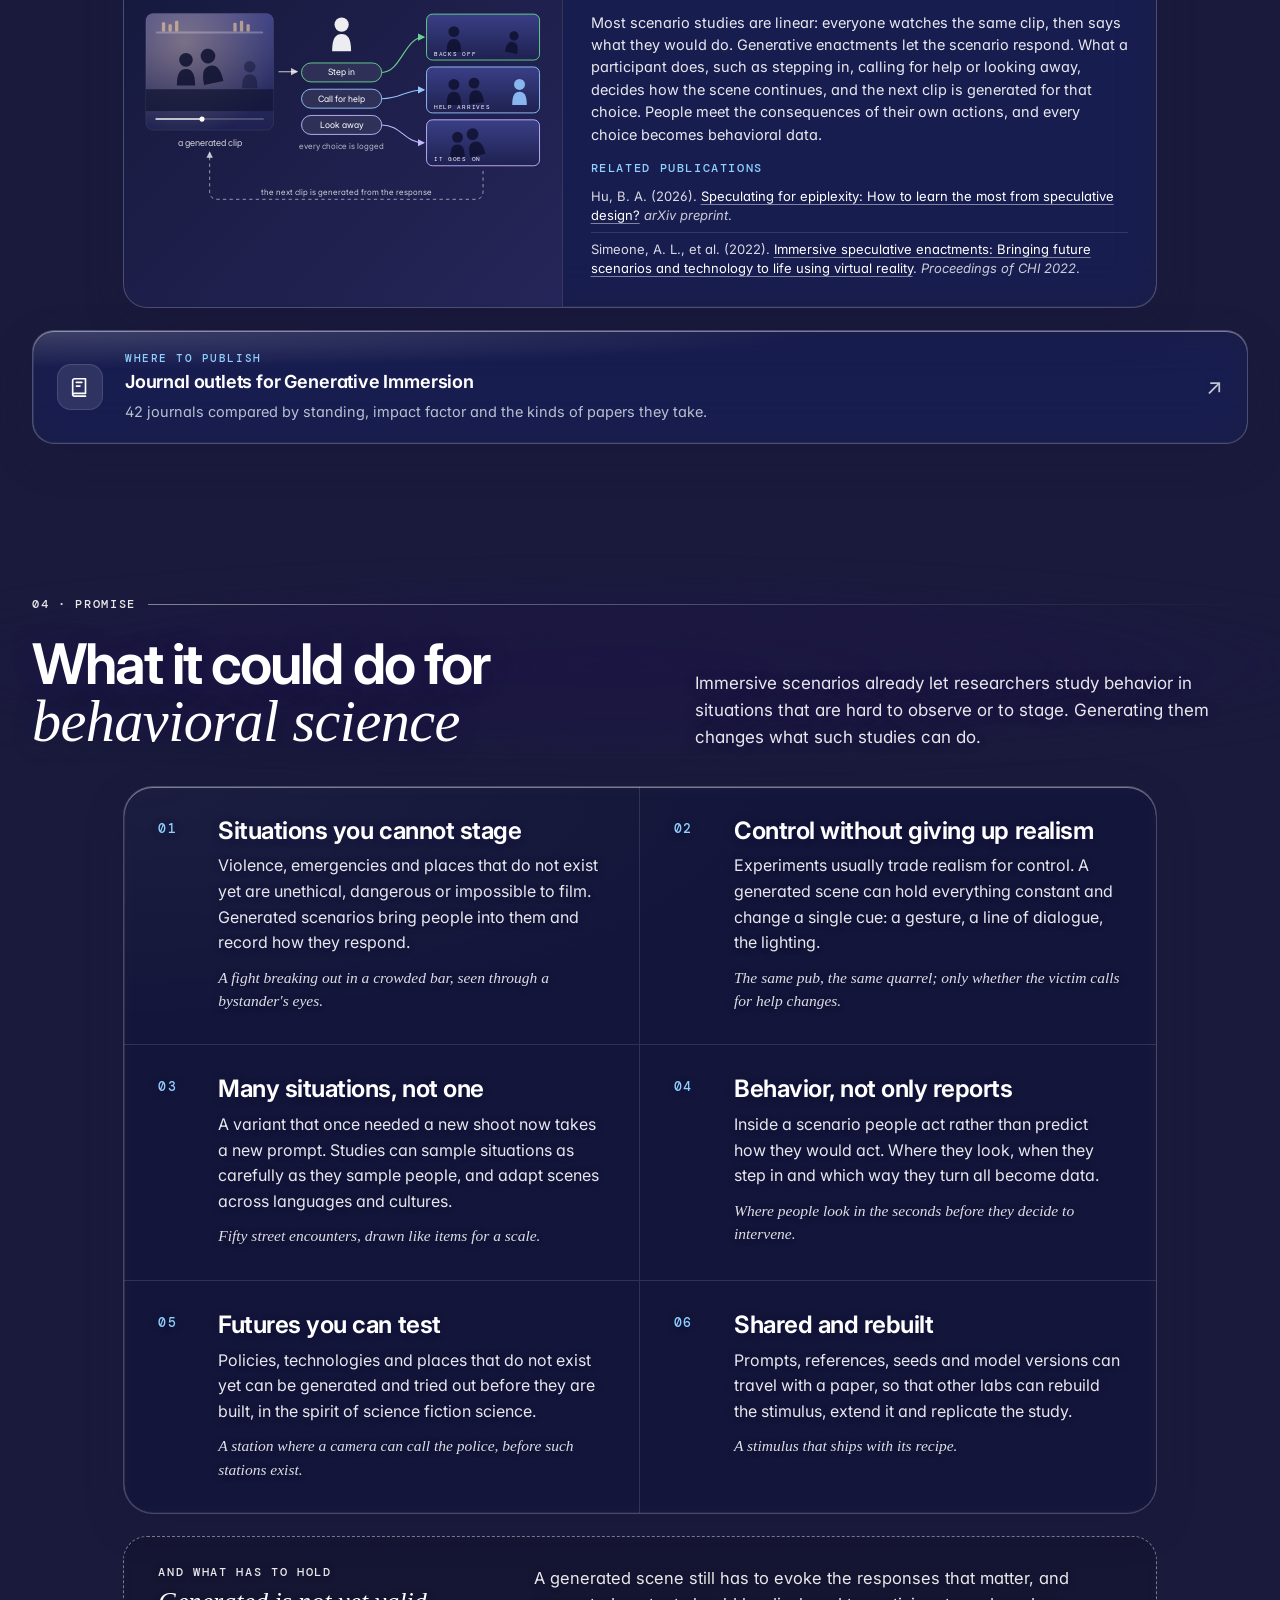
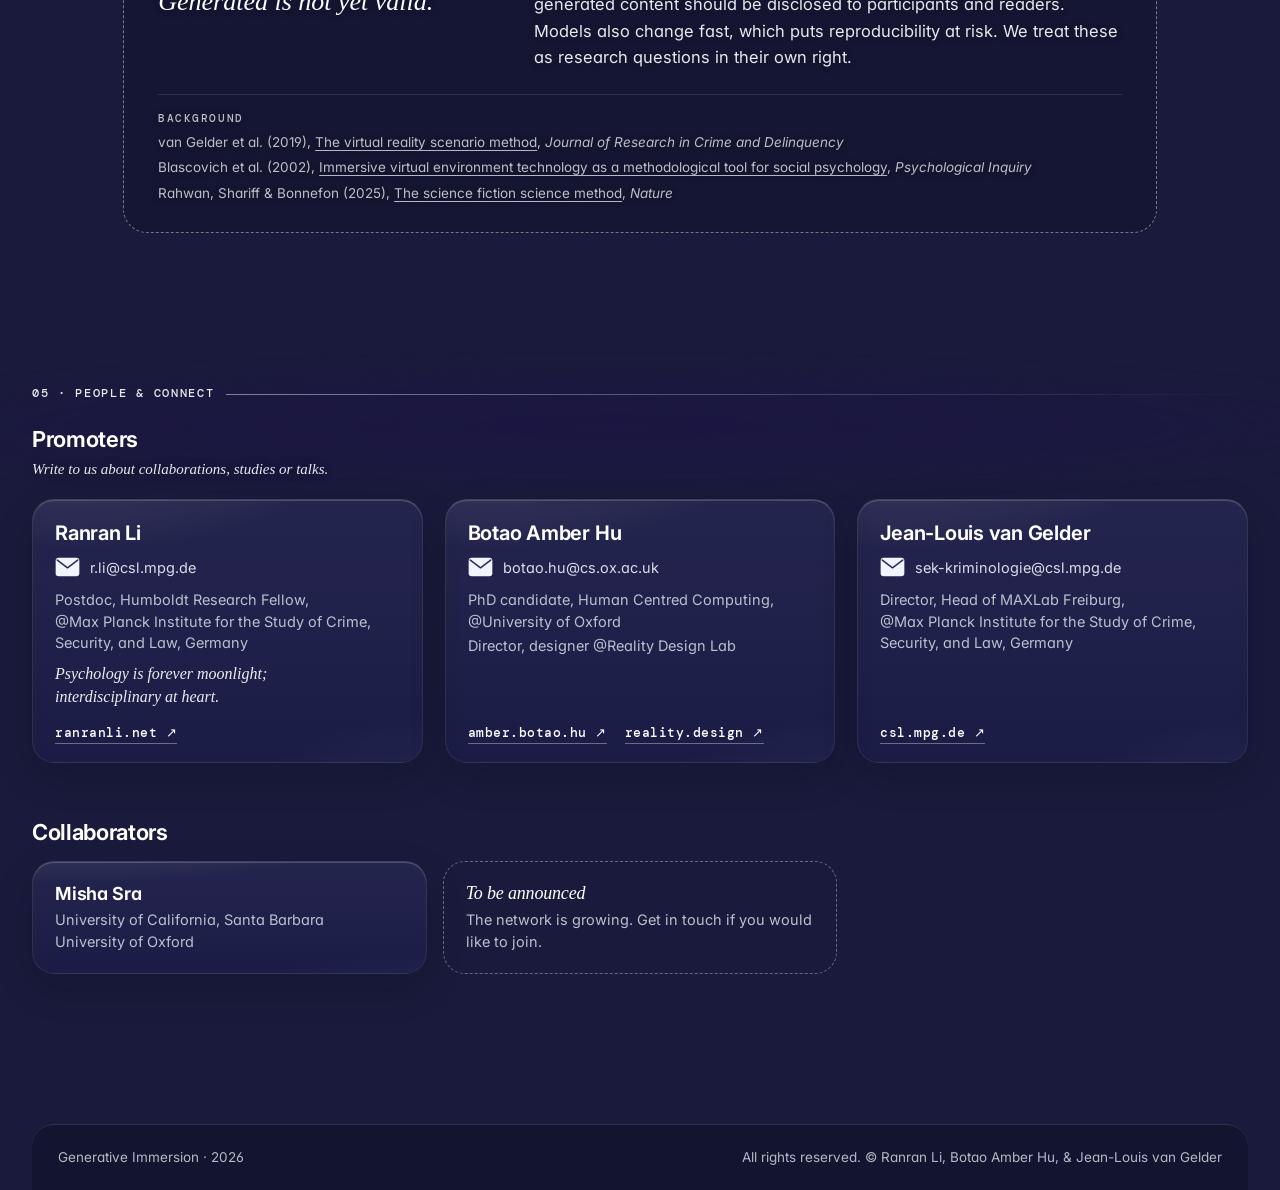
==== commit 1e4ceaa4: "Paper title: "Generative Immersion for Behavioral Sciences: A Scoping Review, Future Outlook, and Re" ====
--- a/index.html
+++ b/index.html
@@ -282,7 +282,7 @@
             <div class="tbc" aria-hidden="true">TBC</div>
             <div>
               <p class="label">Perspective paper &middot; in preparation</p>
-              <h3 id="paper-title">Generative Immersion for behavioral sciences: A scoping review, position, and research agenda</h3>
+              <h3 id="paper-title">Generative Immersion for Behavioral Sciences:<br>A Scoping Review, Future Outlook, and Research Agenda</h3>
               <p>Authors and venue to be confirmed. The preprint will appear here.</p>
             </div>
           </article>
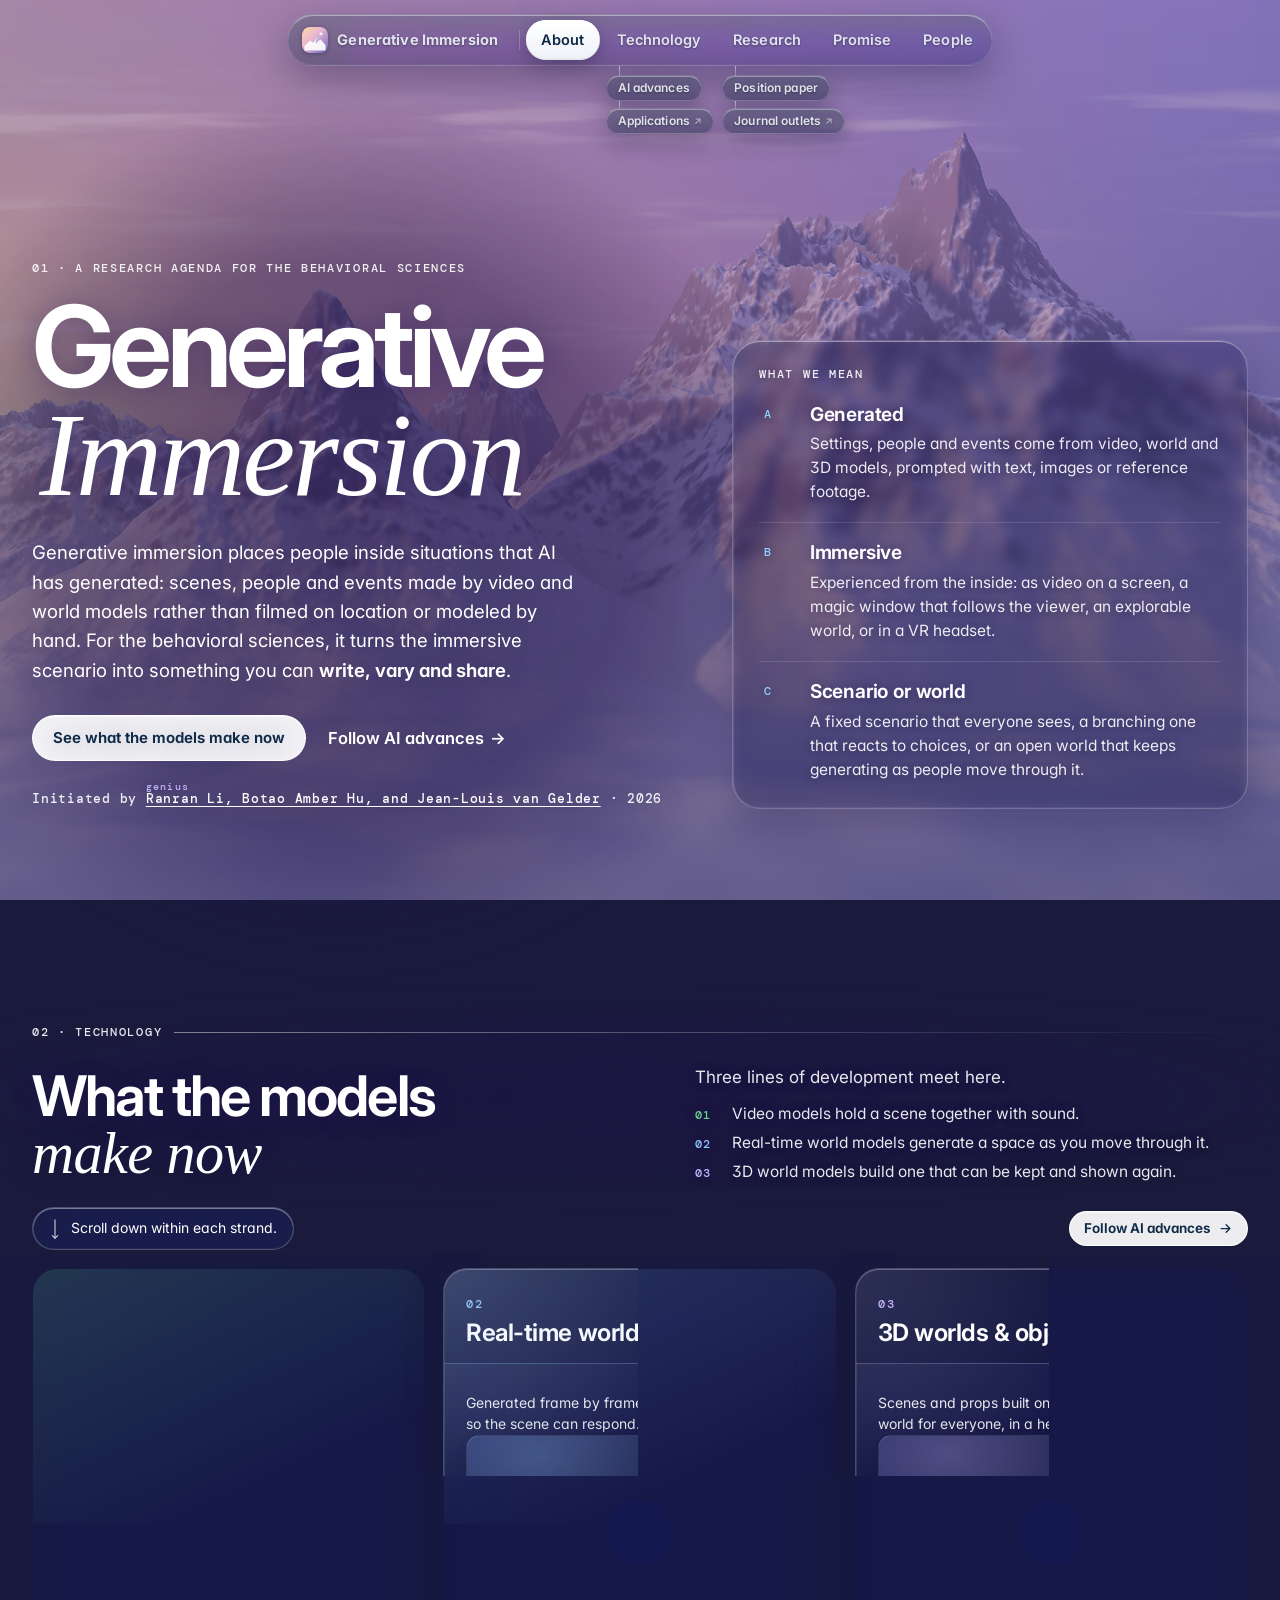
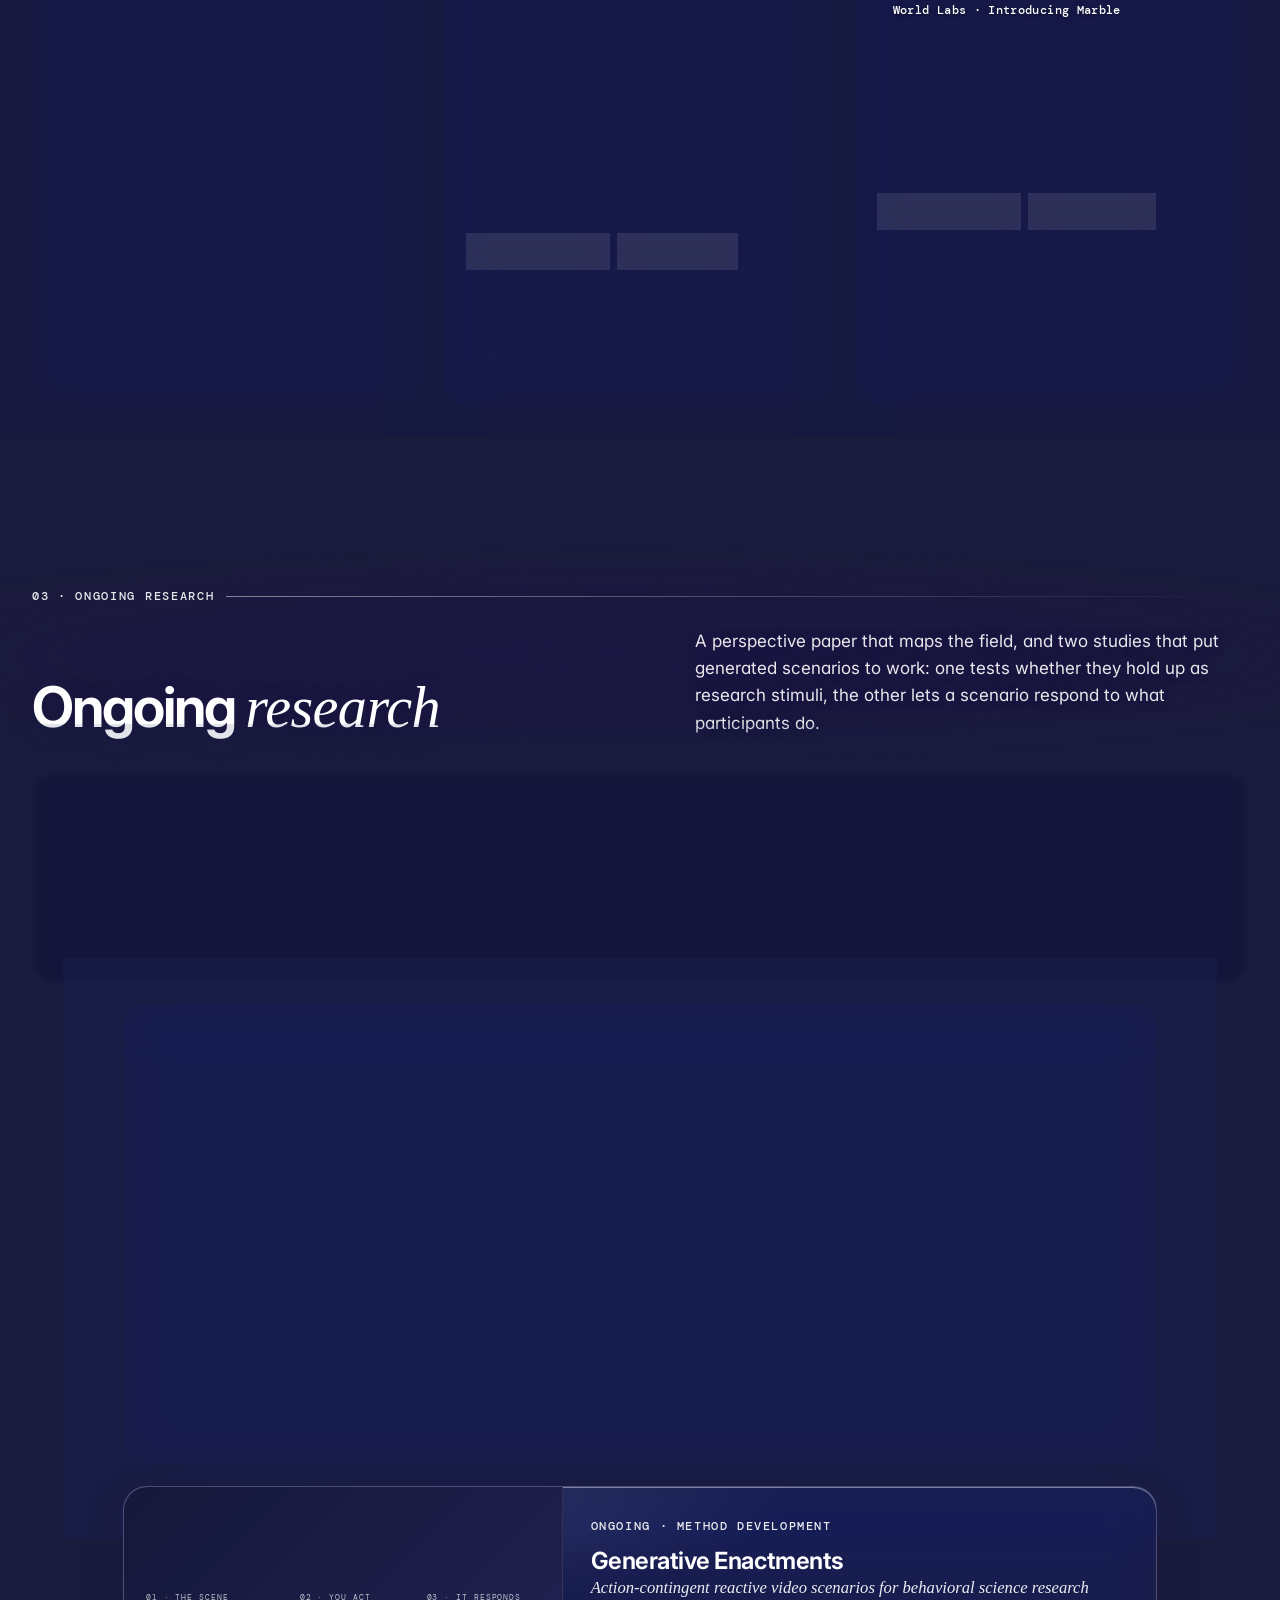
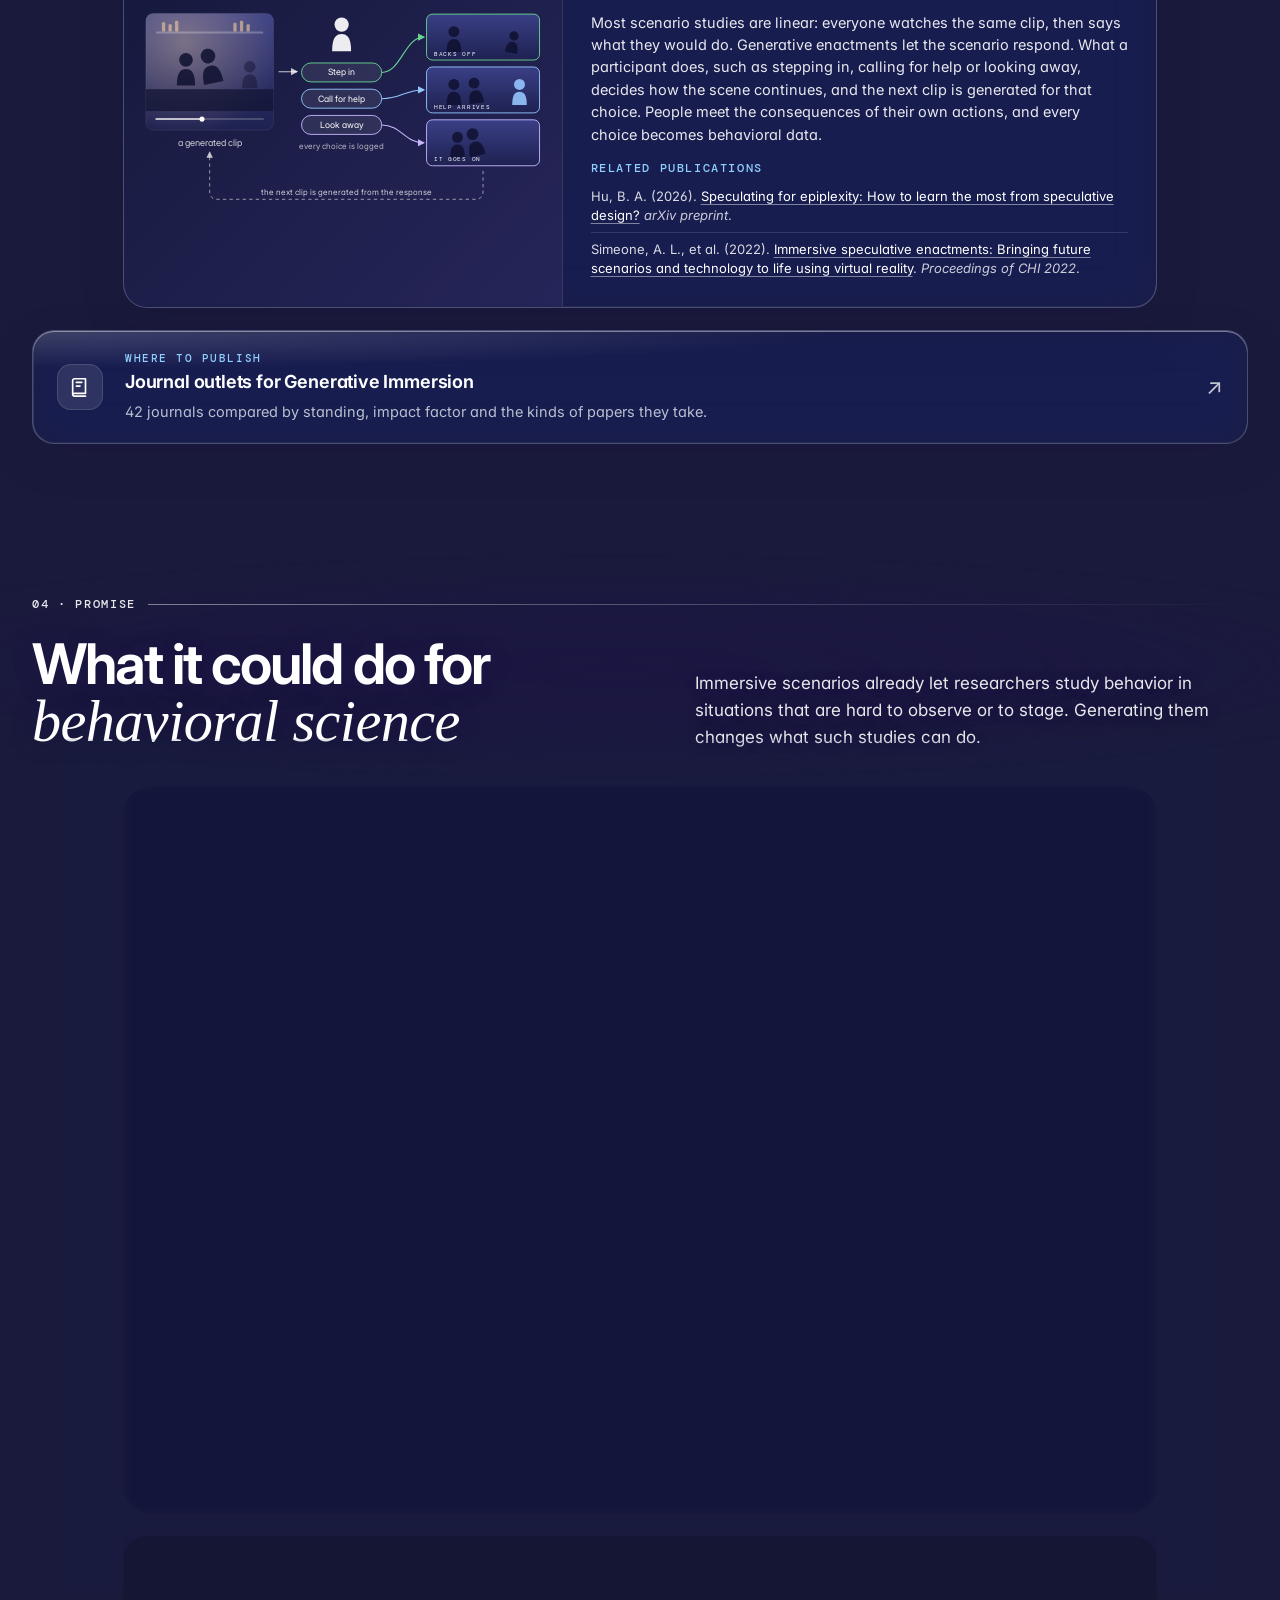
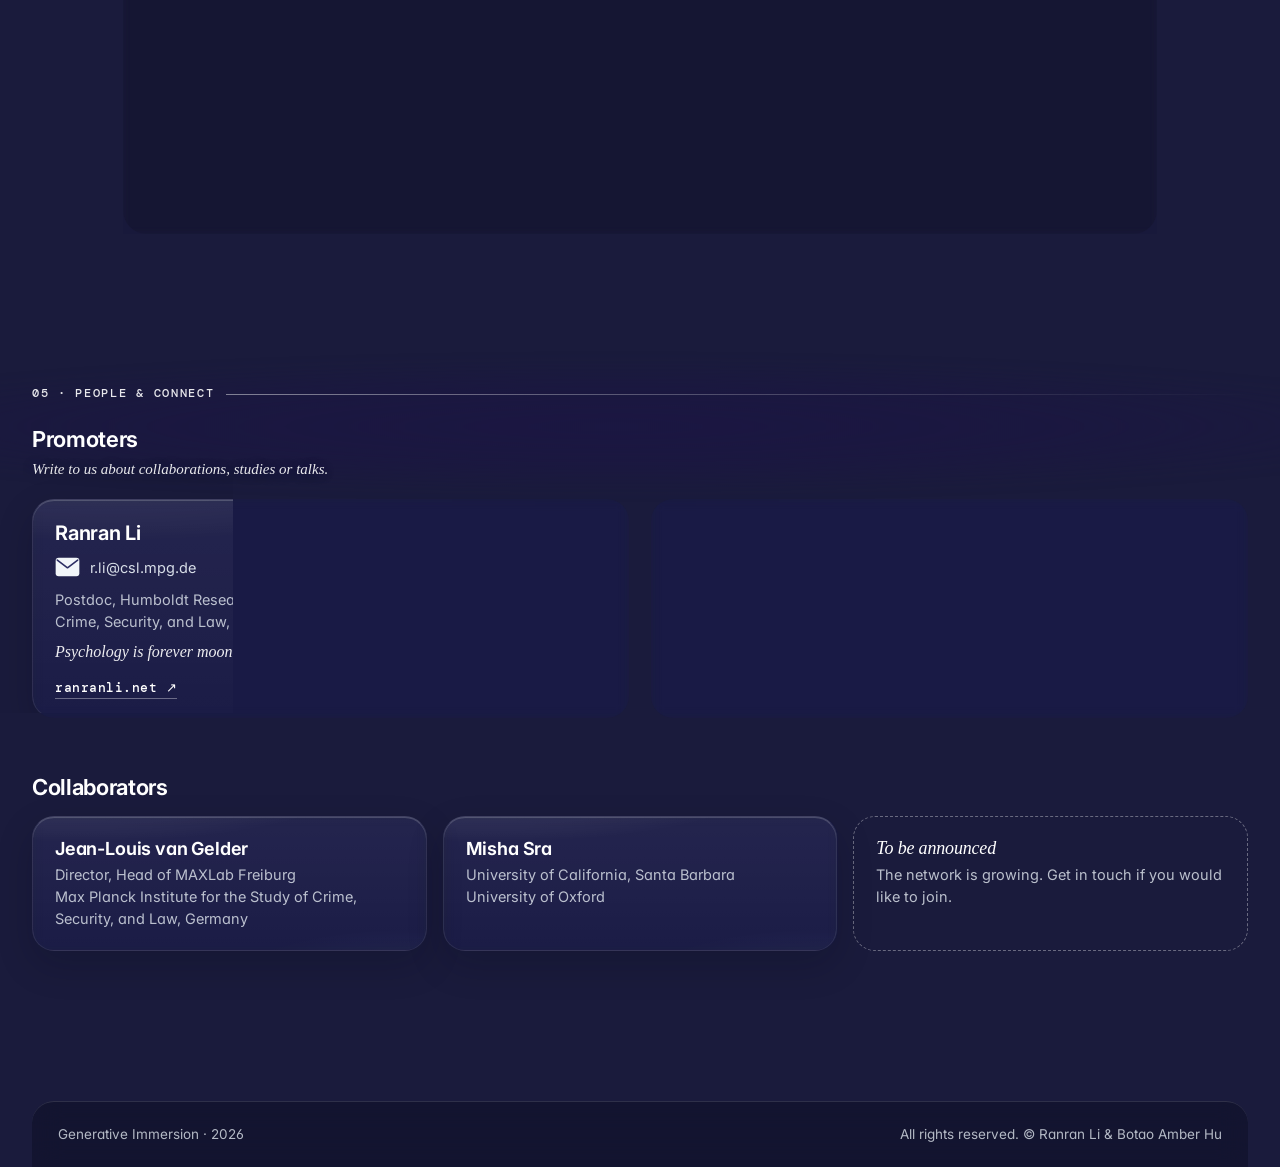
==== commit 07b7ed2a: "People: Jean-Louis van Gelder moves back to the collaborators; footer names Ranran and Botao Promote" ====
--- a/index.html
+++ b/index.html
@@ -22,7 +22,7 @@
   <link rel="preconnect" href="https://fonts.googleapis.com">
   <link rel="preconnect" href="https://fonts.gstatic.com" crossorigin>
   <link href="https://fonts.googleapis.com/css2?family=DM+Mono:wght@400;500&family=Inter:wght@400;500;600;650;700&display=swap" rel="stylesheet">
-  <link rel="stylesheet" href="assets/site.css?v=25">
+  <link rel="stylesheet" href="assets/site.css?v=26">
 </head>
 <body>
   <a class="skip" href="#main">Skip to content</a>
@@ -508,24 +508,17 @@
               <a class="contact-web" href="https://reality.design/" target="_blank" rel="noopener">reality.design &#8599;</a>
             </div>
           </article>
-
-          <article class="contact glass-clear">
-            <h3 class="contact-name">Jean-Louis van Gelder</h3>
-            <a class="contact-mail" href="mailto:sek-kriminologie@csl.mpg.de">
-              <svg viewBox="0 0 38 30" aria-hidden="true"><rect x="1" y="1" width="36" height="28" rx="4.5" fill="#f1f5f9"/><path d="M3.5 4.5 19 16.2 34.5 4.5" fill="none" stroke="#2b2d63" stroke-width="2.4" stroke-linecap="round" stroke-linejoin="round"/></svg>
-              sek-kriminologie@csl.mpg.de
-            </a>
-            <p class="contact-role">Director, Head of MAXLab Freiburg,<br>@Max&nbsp;Planck Institute for the Study of Crime, Security, and Law, Germany</p>
-            <div class="contact-links">
-              <a class="contact-web" href="https://csl.mpg.de/en/jean-louis-van-gelder.html" target="_blank" rel="noopener">csl.mpg.de &#8599;</a>
-            </div>
-          </article>
         </div>
 
         <div class="collab-head">
           <h3 class="group-title">Collaborators</h3>
         </div>
         <div class="collabs">
+          <div class="collab glass-clear">
+            <b>Jean-Louis van Gelder</b>
+            <span>Director, Head of MAXLab Freiburg</span>
+            <span>Max&nbsp;Planck Institute for the Study of Crime, Security, and Law, Germany</span>
+          </div>
           <div class="collab glass-clear">
             <b>Misha Sra</b>
             <span>University of California, Santa Barbara</span>
@@ -543,7 +536,7 @@
 
   <footer class="foot">
     <span>Generative Immersion &middot; <span data-year>2026</span></span>
-    <span>All rights reserved. <span class="nobr">&copy; Ranran Li,</span> <span class="nobr">Botao Amber Hu,</span> <span class="nobr">&amp; Jean-Louis van Gelder</span></span>
+    <span>All rights reserved. <span class="nobr">&copy; Ranran Li &amp; Botao Amber Hu</span></span>
   </footer>
 
   <script src="assets/site.js?v=6" defer></script>
--- a/assets/site.css
+++ b/assets/site.css
@@ -547,7 +547,7 @@
 /* --------------------------------------------------------------------------
    05 People & connect: the homepage's contact glass
    -------------------------------------------------------------------------- */
-.promoters { display: grid; grid-template-columns: repeat(3, minmax(0, 1fr)); gap: 22px; }
+.promoters { display: grid; grid-template-columns: repeat(2, minmax(0, 1fr)); gap: 22px; }
 .contact { display: flex; flex-direction: column; border-radius: 22px; padding: 20px 22px 18px; }
 .contact-name { margin: 0; font: 650 20px/1.3 var(--sans); letter-spacing: -.012em; }
 /* card order: name, e-mail, role line(s) "… @Institution", motto (Ranran), web links at the bottom */
@@ -722,9 +722,6 @@
   .collabs { grid-template-columns: repeat(2, minmax(0, 1fr)); }
   .adv-hero { grid-template-columns: 1fr; }
   .board-wrap { --col: min(36rem, 72vw); }
-}
-@media (max-width: 940px) {
-  .promoters { grid-template-columns: 1fr; }   /* three cards side by side need about 290px each */
 }
 @media (max-width: 860px) {
   .project { grid-template-columns: 1fr; width: 100%; }
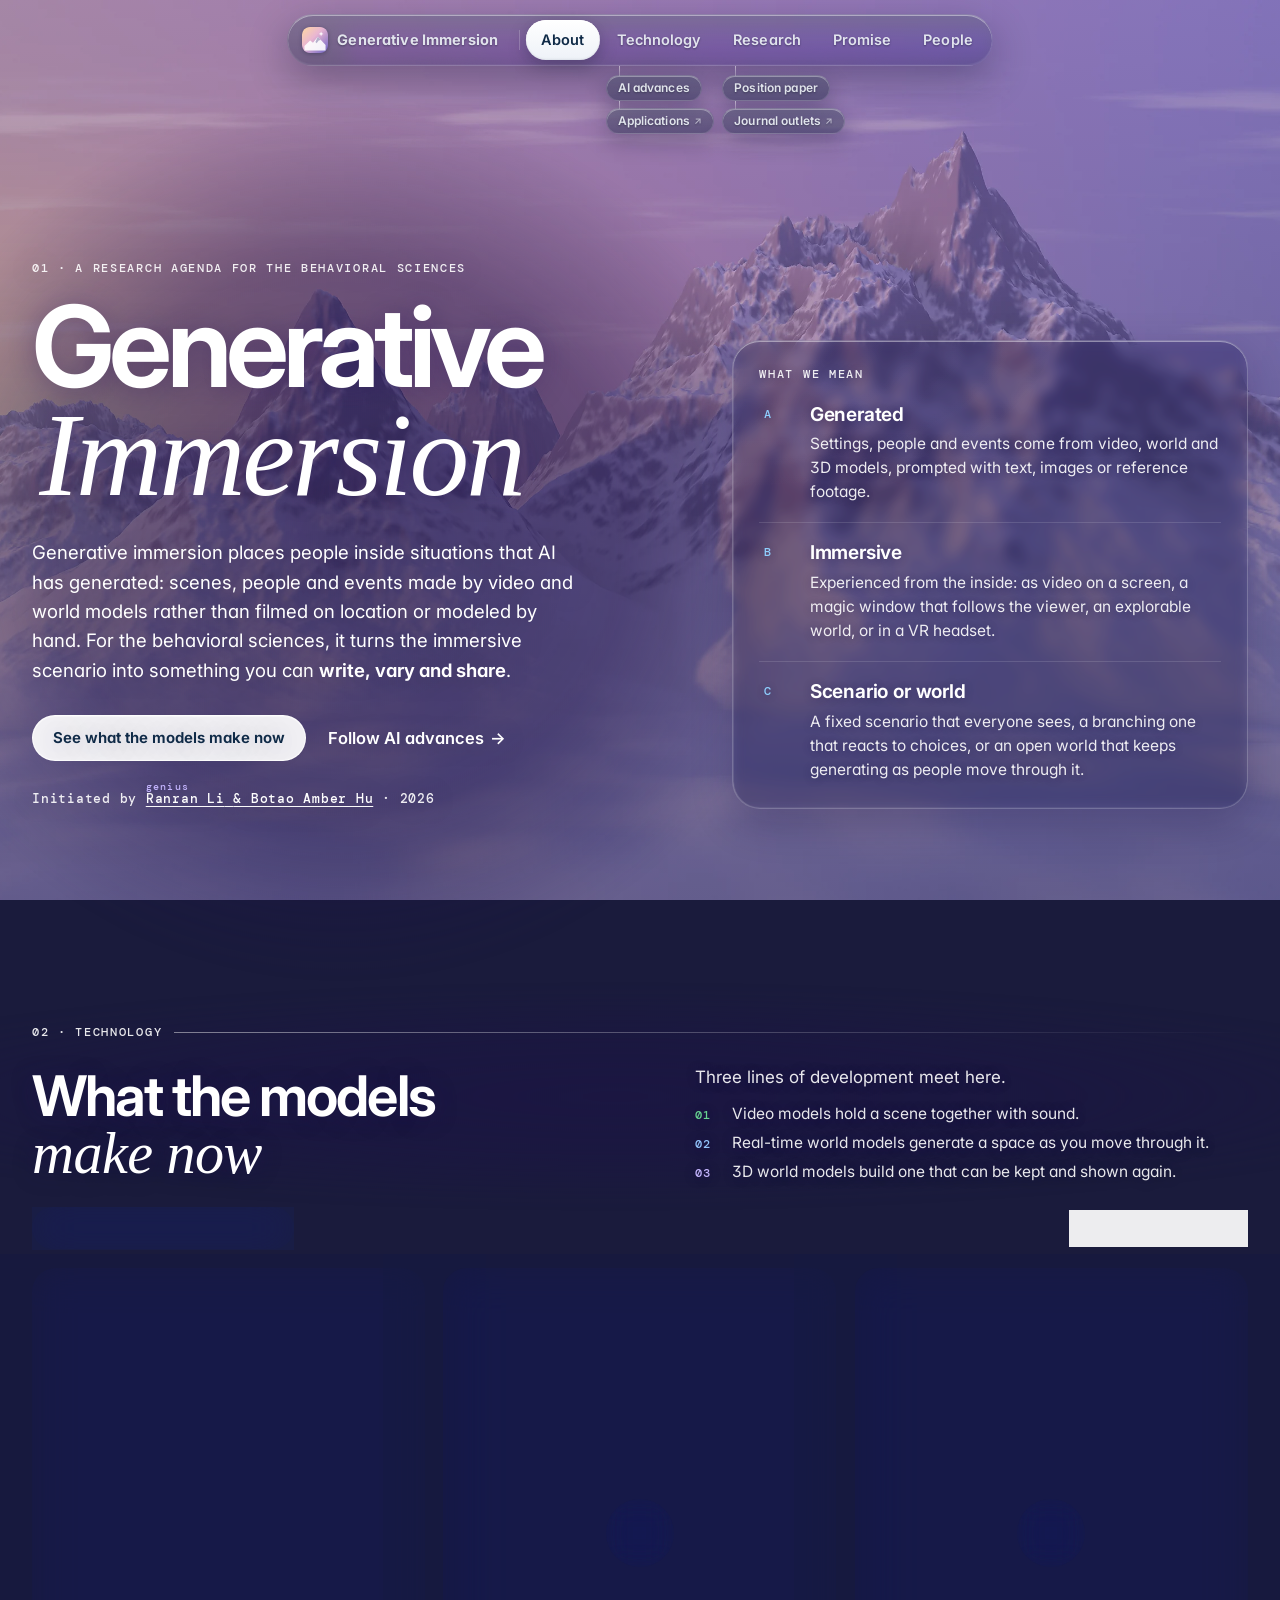
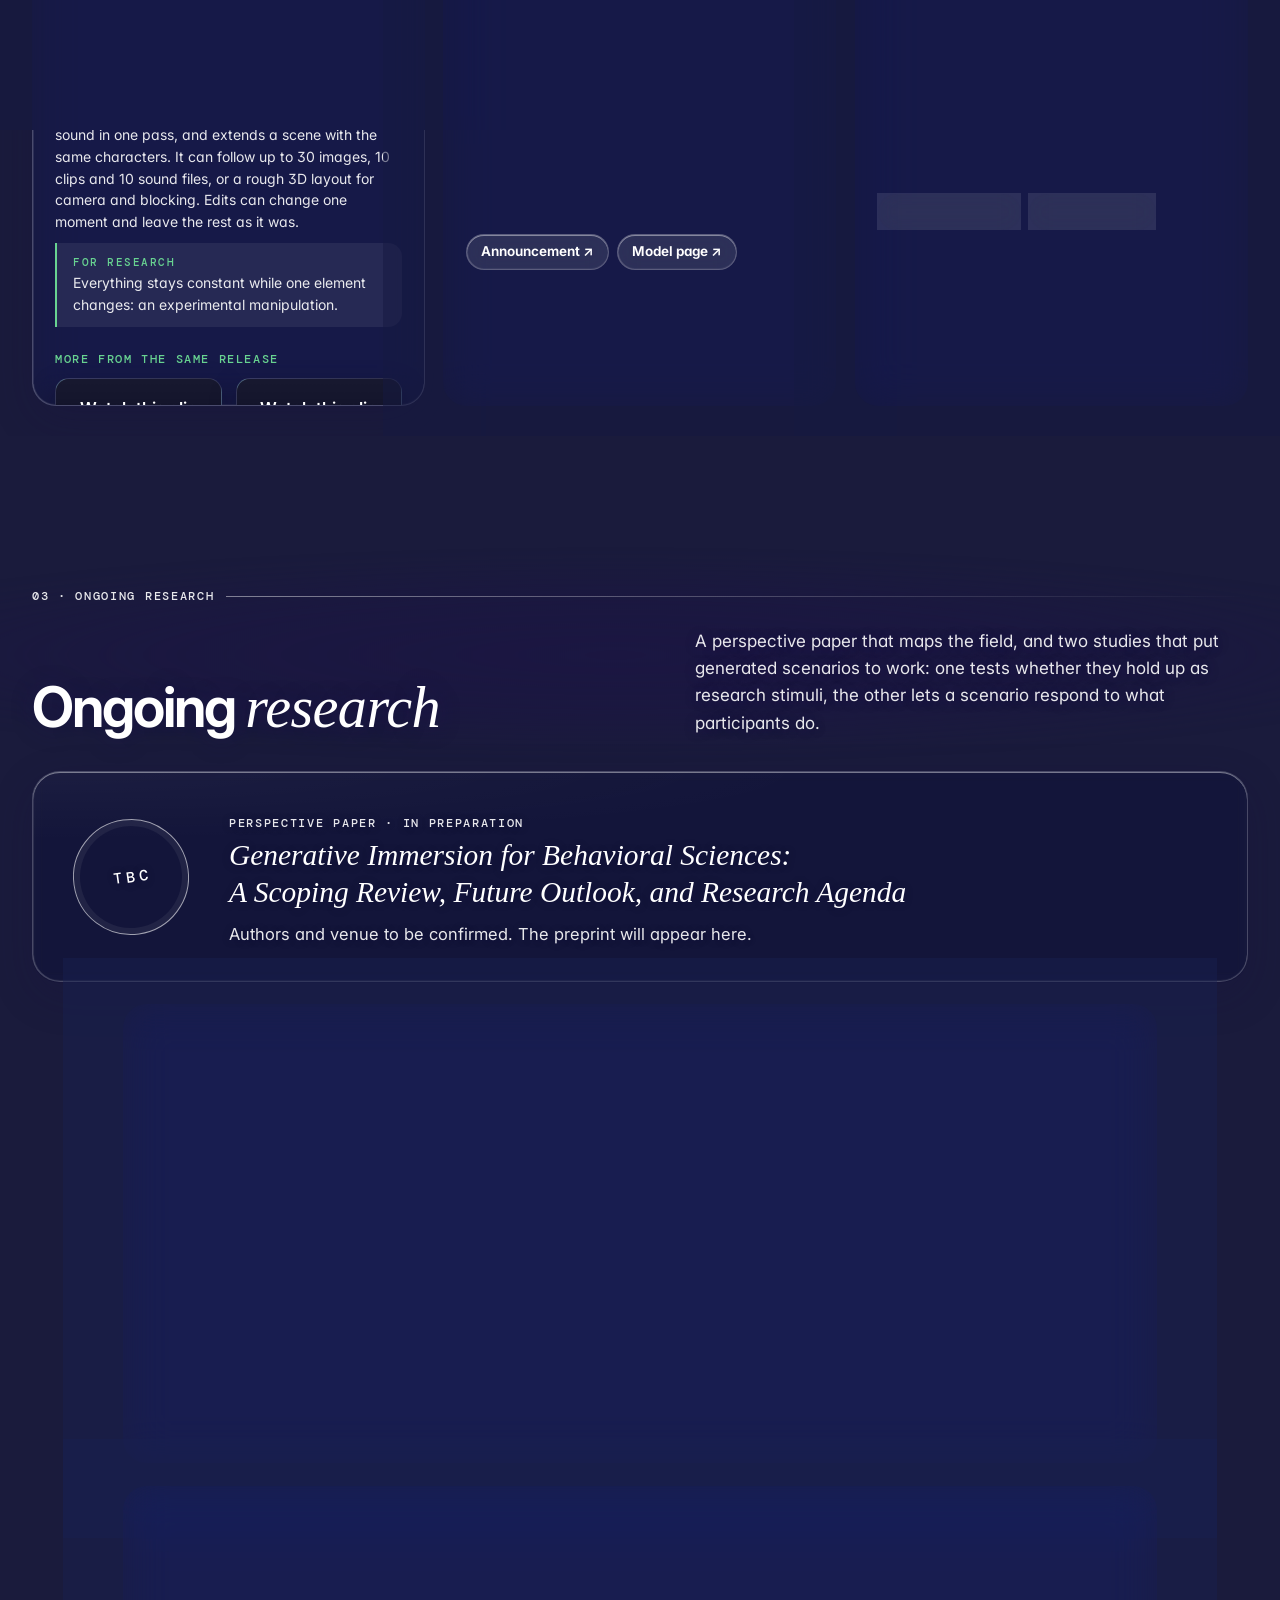
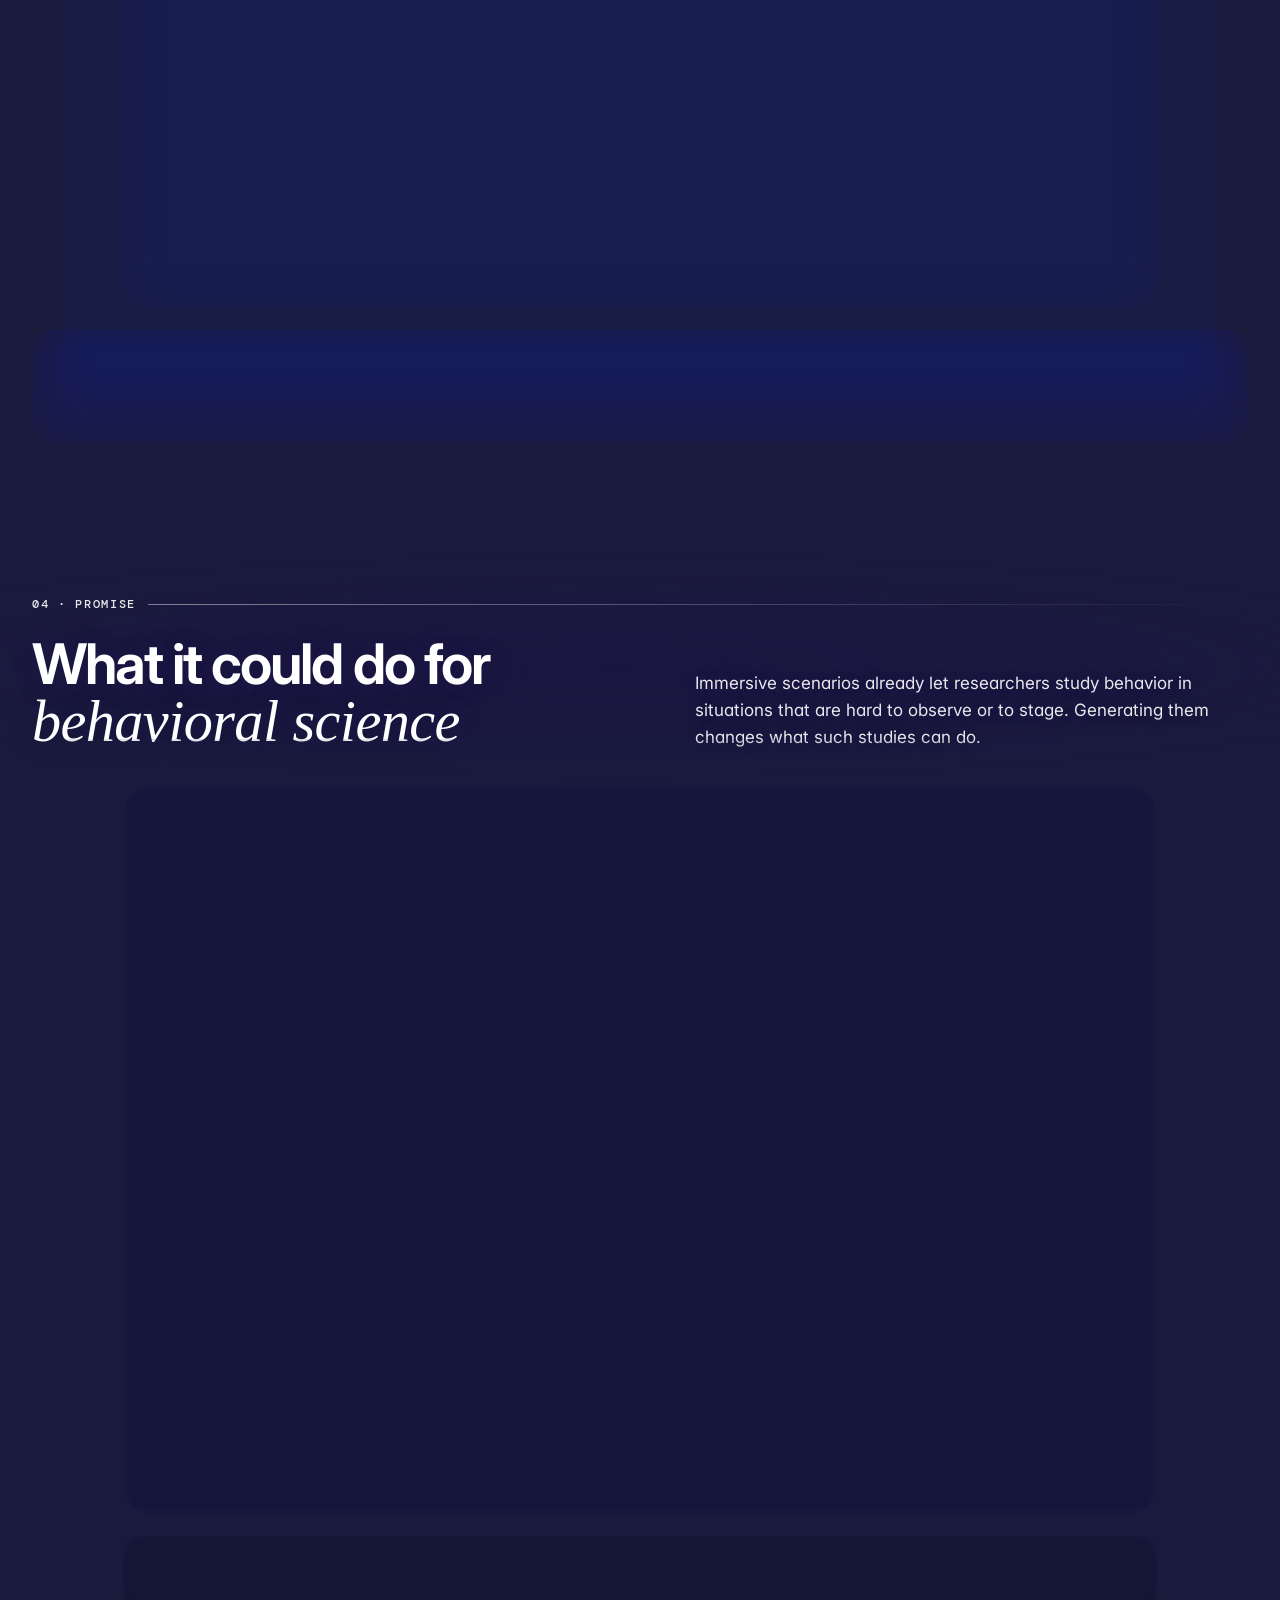
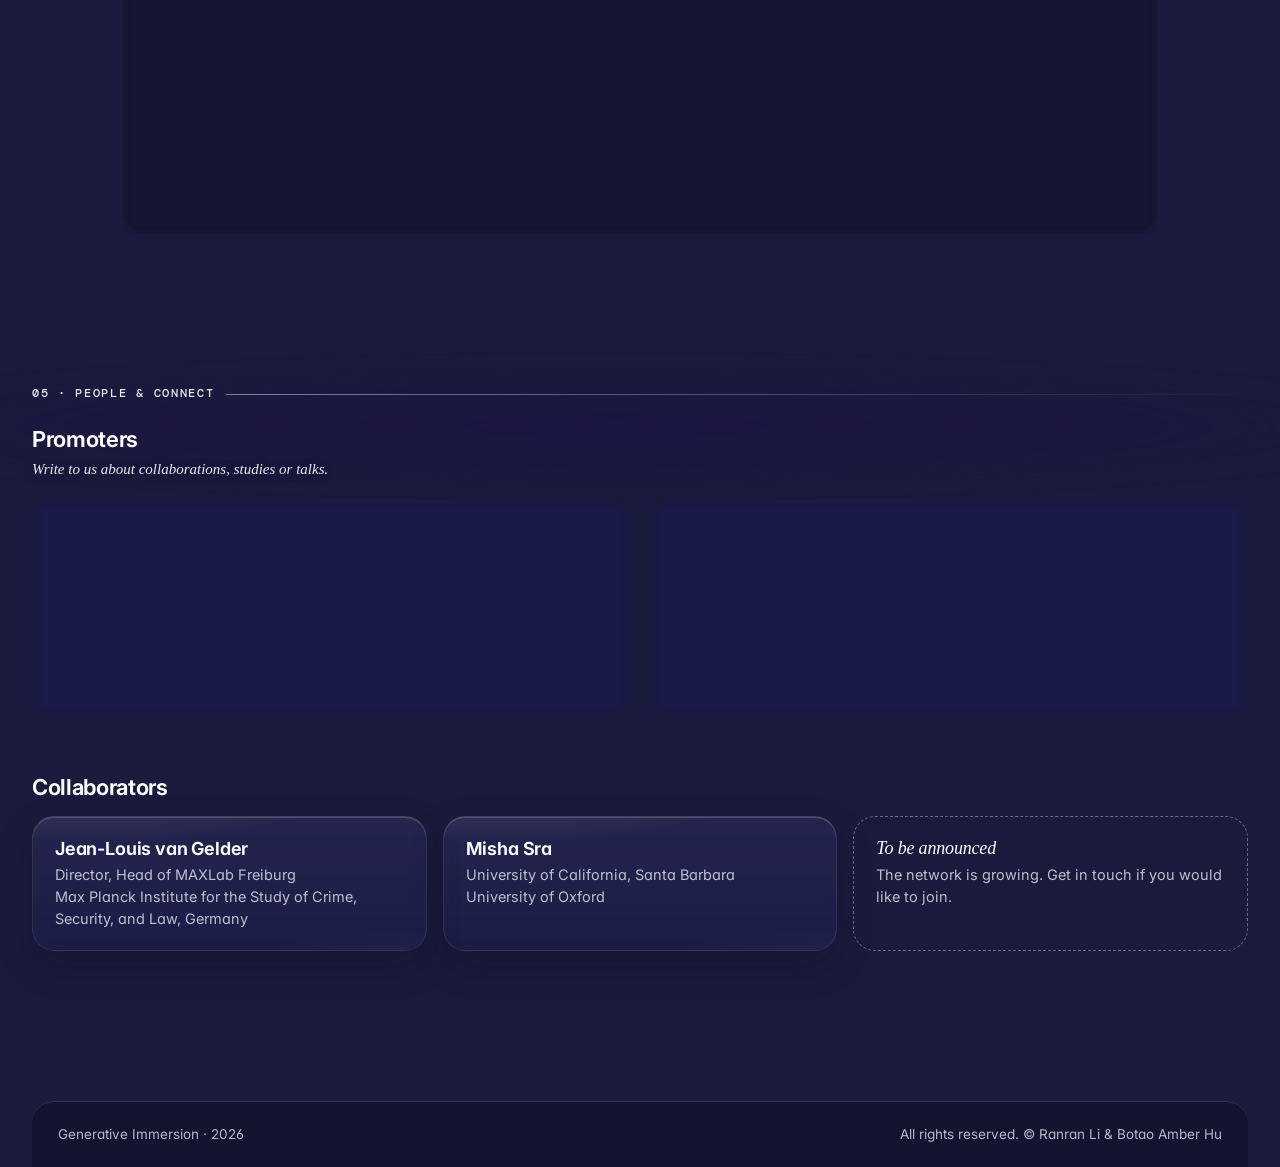
==== commit b40455b8: "Hero: Initiated by Ranran Li & Botao Amber Hu Jean-Louis van Gelder leaves the "Initiated by" line a" ====
--- a/index.html
+++ b/index.html
@@ -4,7 +4,7 @@
   <meta charset="utf-8">
   <meta name="viewport" content="width=device-width, initial-scale=1, viewport-fit=cover">
   <title>Generative Immersion</title>
-  <meta name="description" content="Generative immersion: AI-generated immersive situations as research instruments for the behavioral sciences. Initiated by Ranran Li, Botao Amber Hu and Jean-Louis van Gelder.">
+  <meta name="description" content="Generative immersion: AI-generated immersive situations as research instruments for the behavioral sciences. Initiated by Ranran Li and Botao Amber Hu.">
   <link rel="canonical" href="https://generative-immersion.com/">
   <meta name="theme-color" content="#2a2a62">
   <meta property="og:type" content="website">
@@ -89,7 +89,7 @@
           <a class="btn primary" href="#technology">See what the models make now</a>
           <a class="arrow-link" href="AI-advances/">Follow AI advances <span aria-hidden="true">&rarr;</span></a>
         </div>
-        <p class="hero-meta rise rise-3">Initiated by <a href="#people"><span class="nobr pin">Ranran Li<span class="genius">genius</span></span>, <span class="nobr">Botao Amber Hu</span>, and <span class="nobr">Jean-Louis van Gelder</span></a>&nbsp;&middot;&nbsp;2026</p>
+        <p class="hero-meta rise rise-3">Initiated by <a href="#people"><span class="nobr pin">Ranran Li<span class="genius">genius</span></span> <span class="nobr">&amp; Botao Amber Hu</span></a>&nbsp;&middot;&nbsp;2026</p>
       </div>
 
       <aside class="define glass glass-sheer rise rise-3" aria-labelledby="define-title">
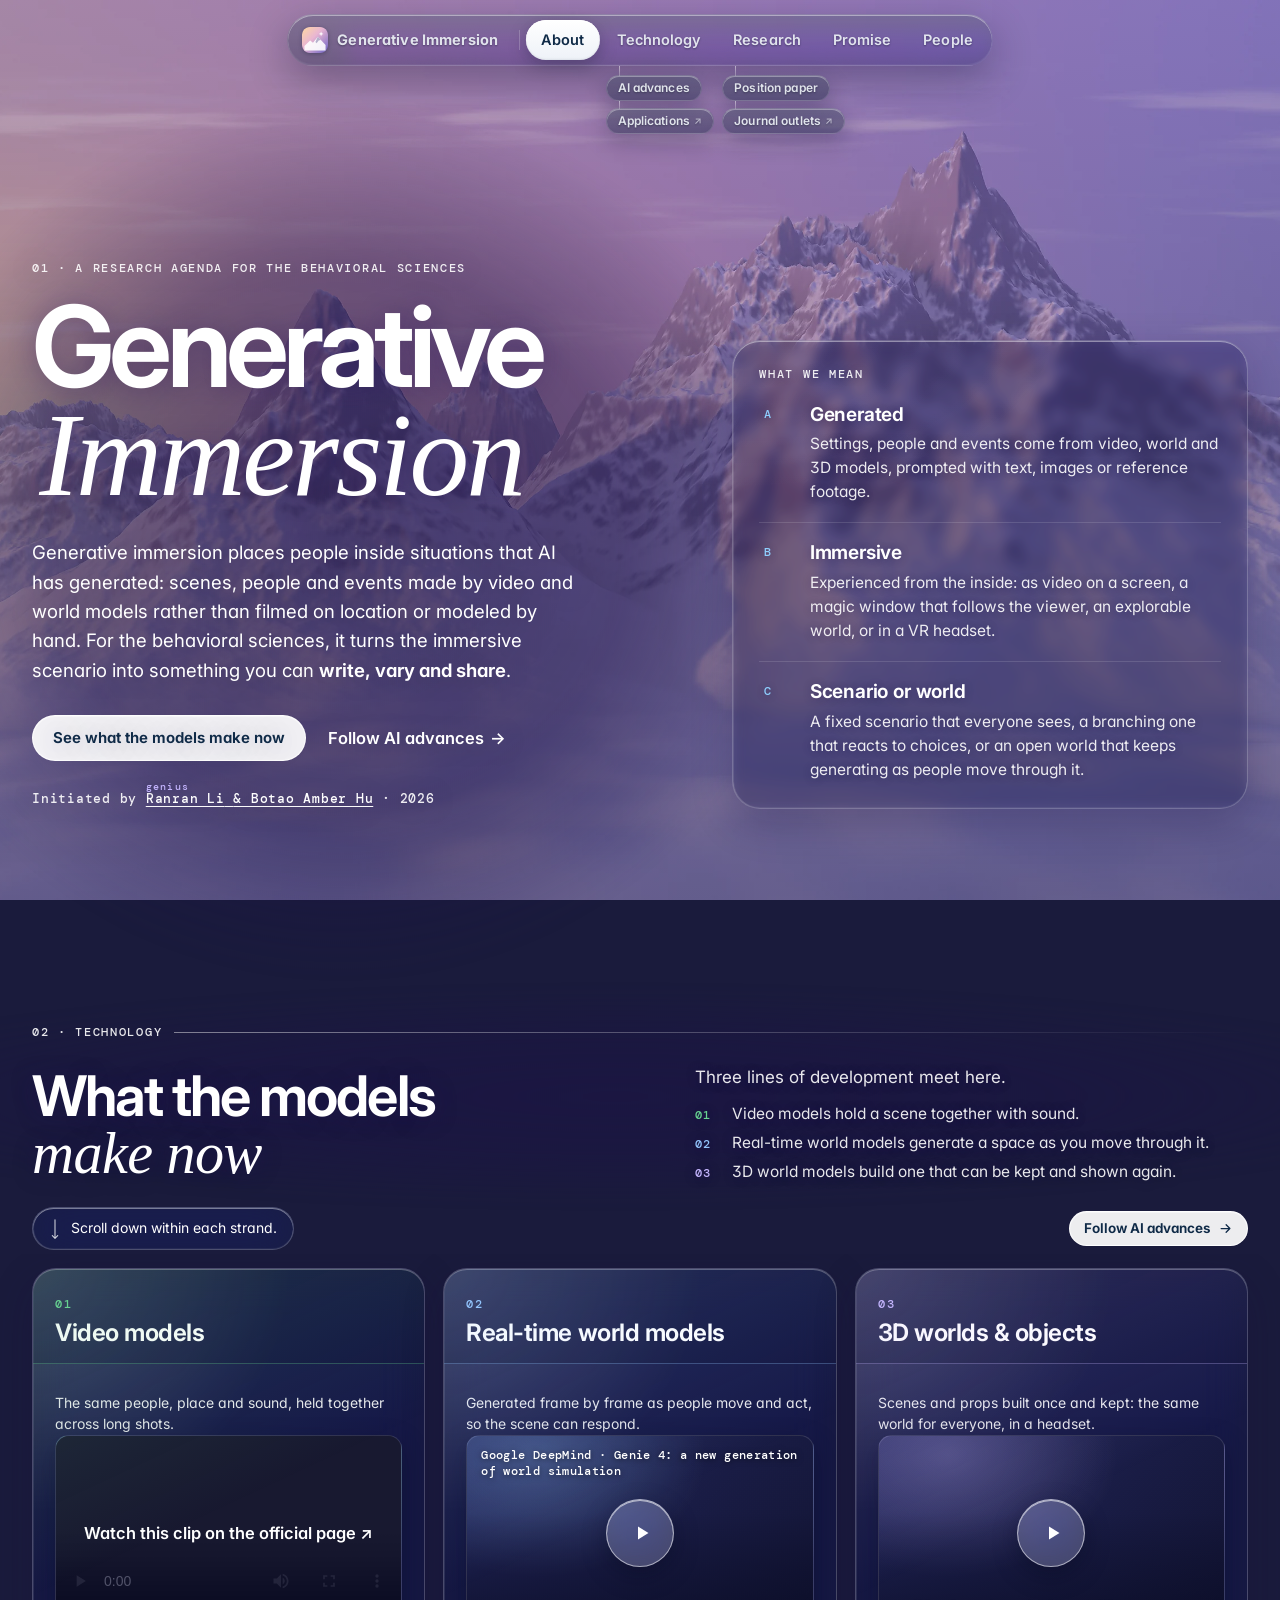
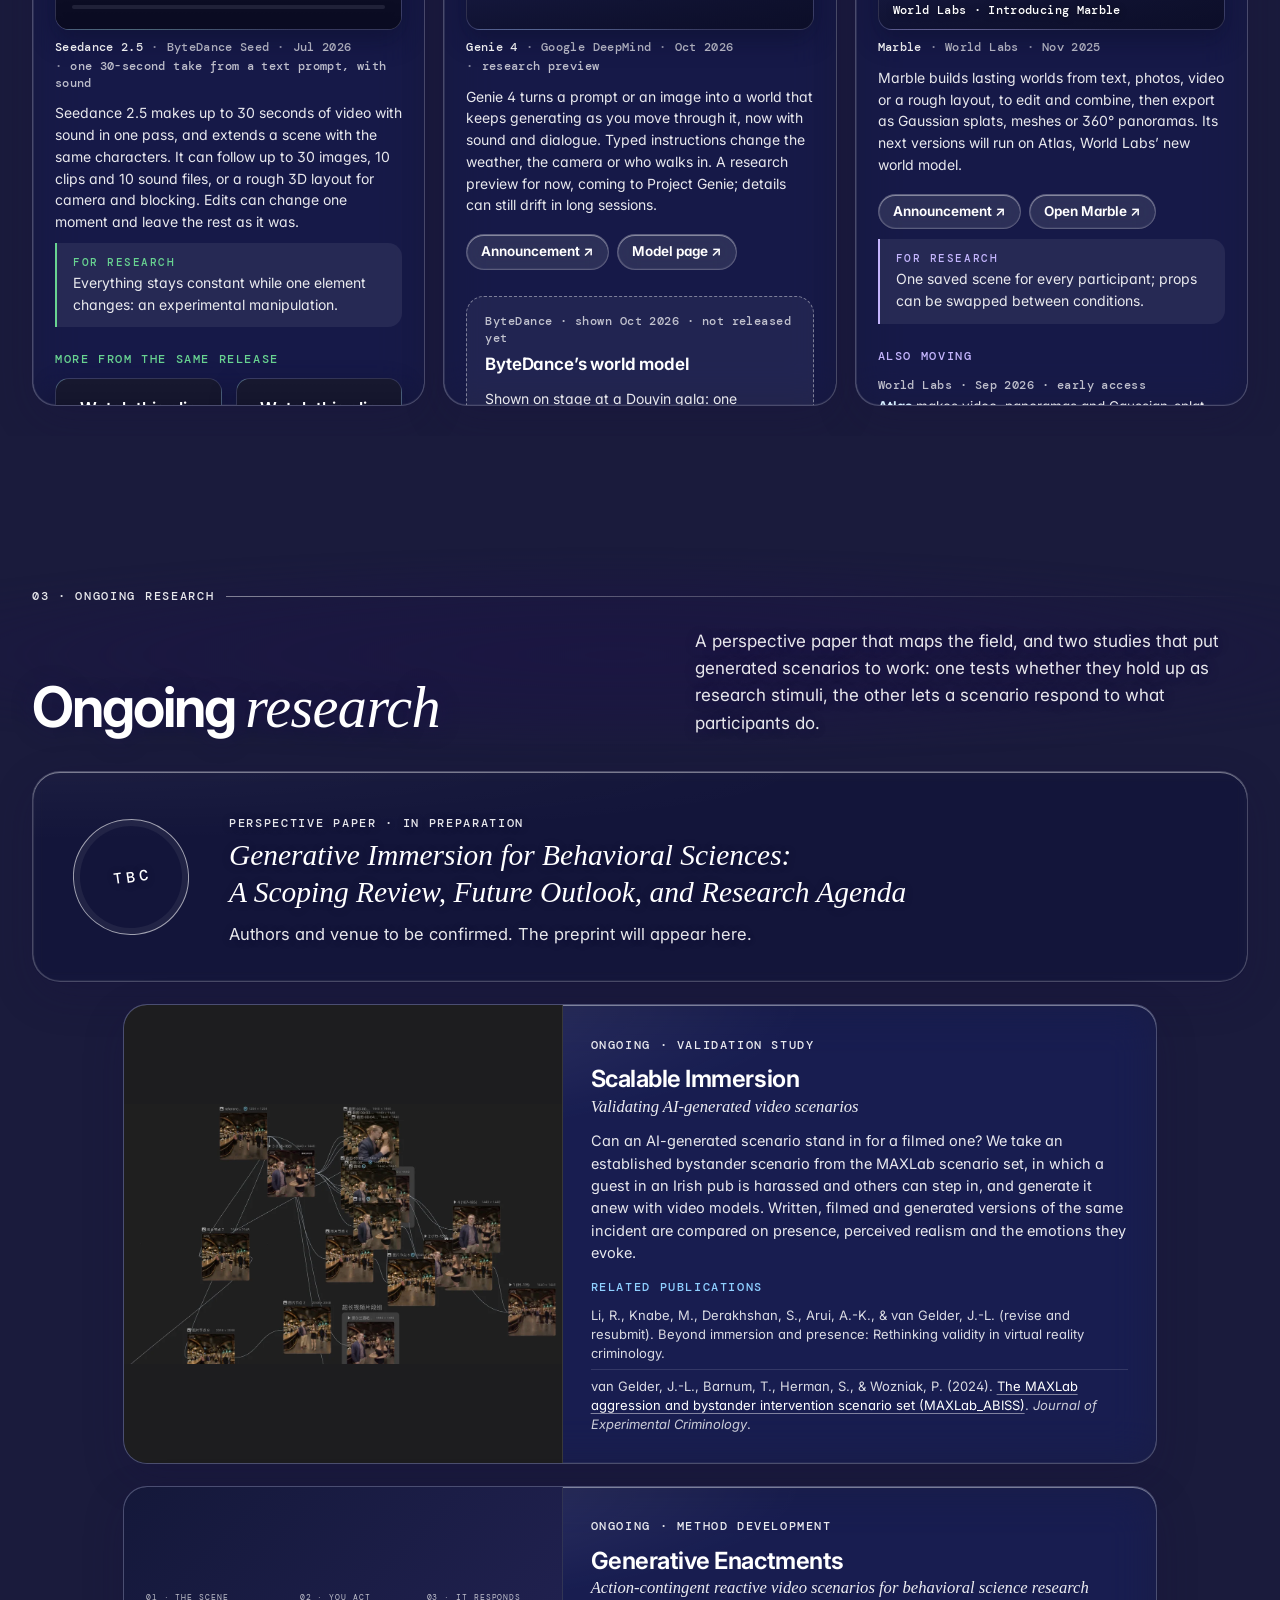
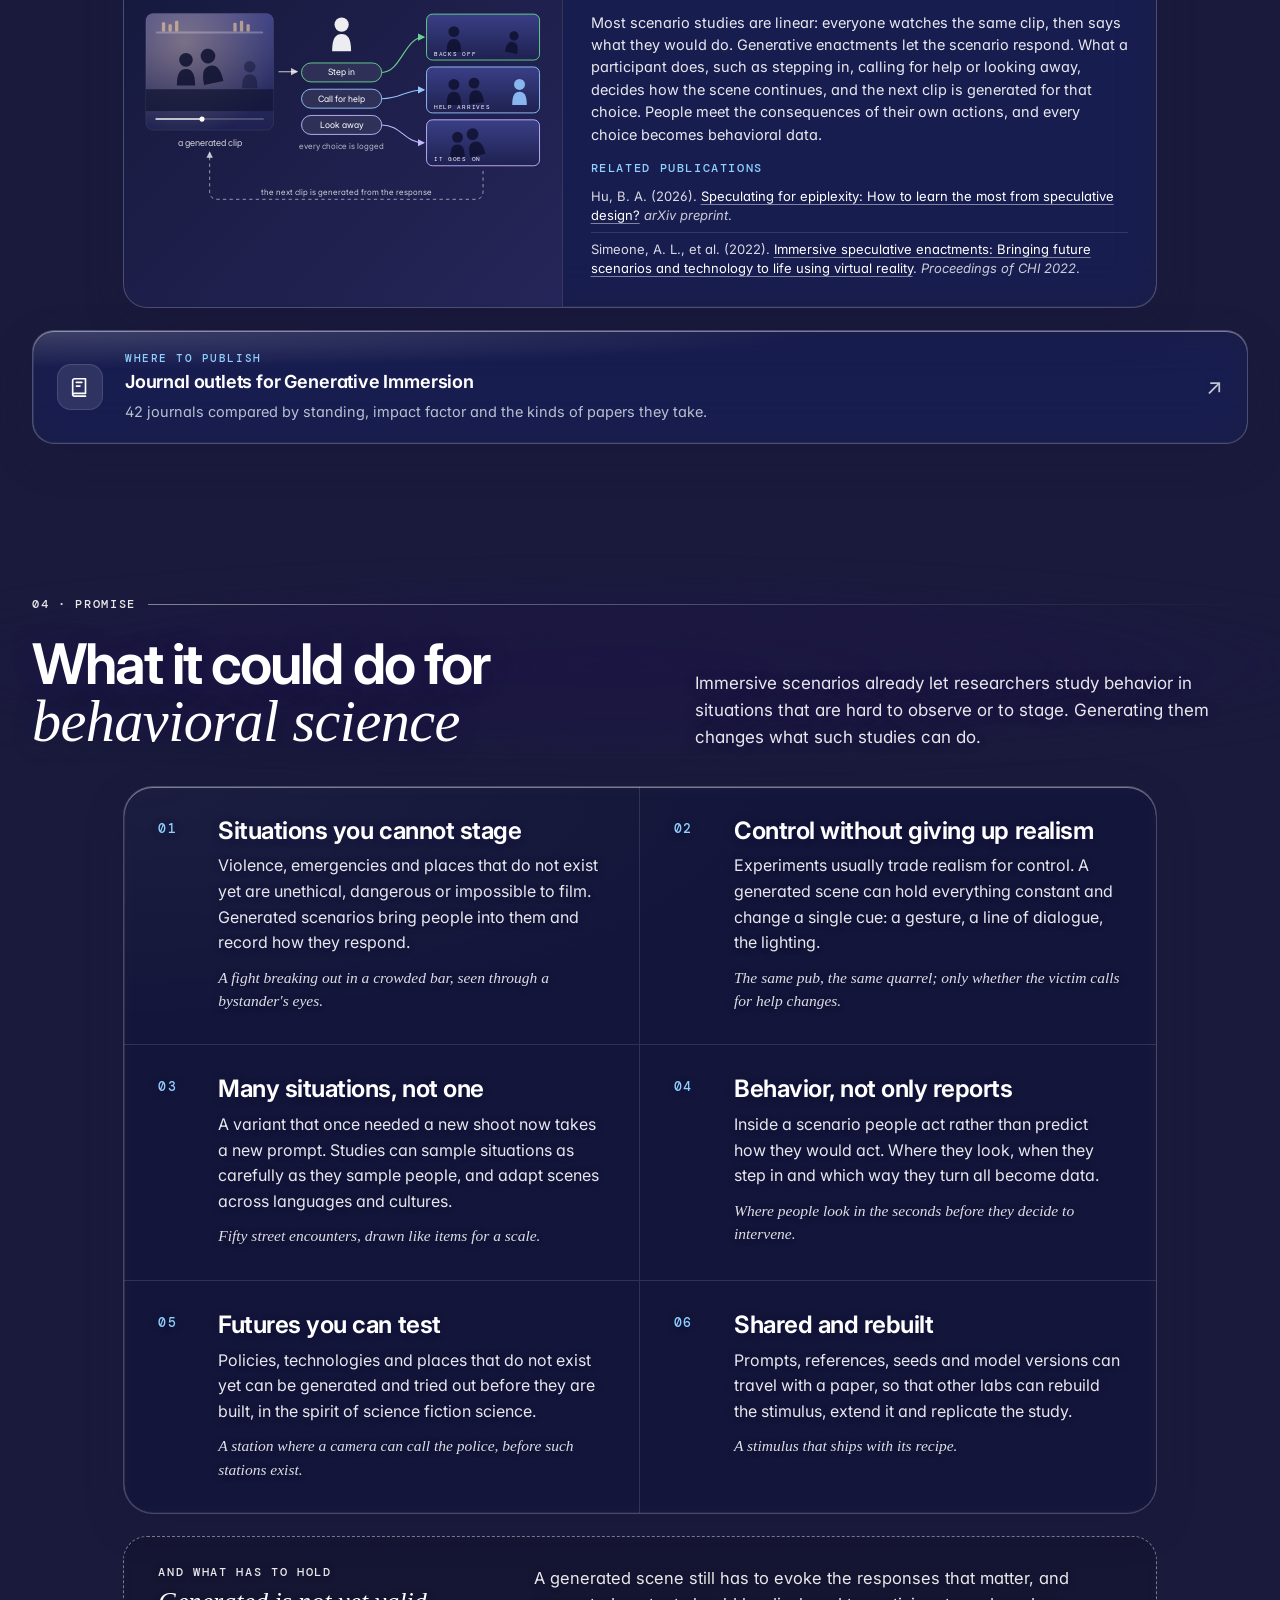
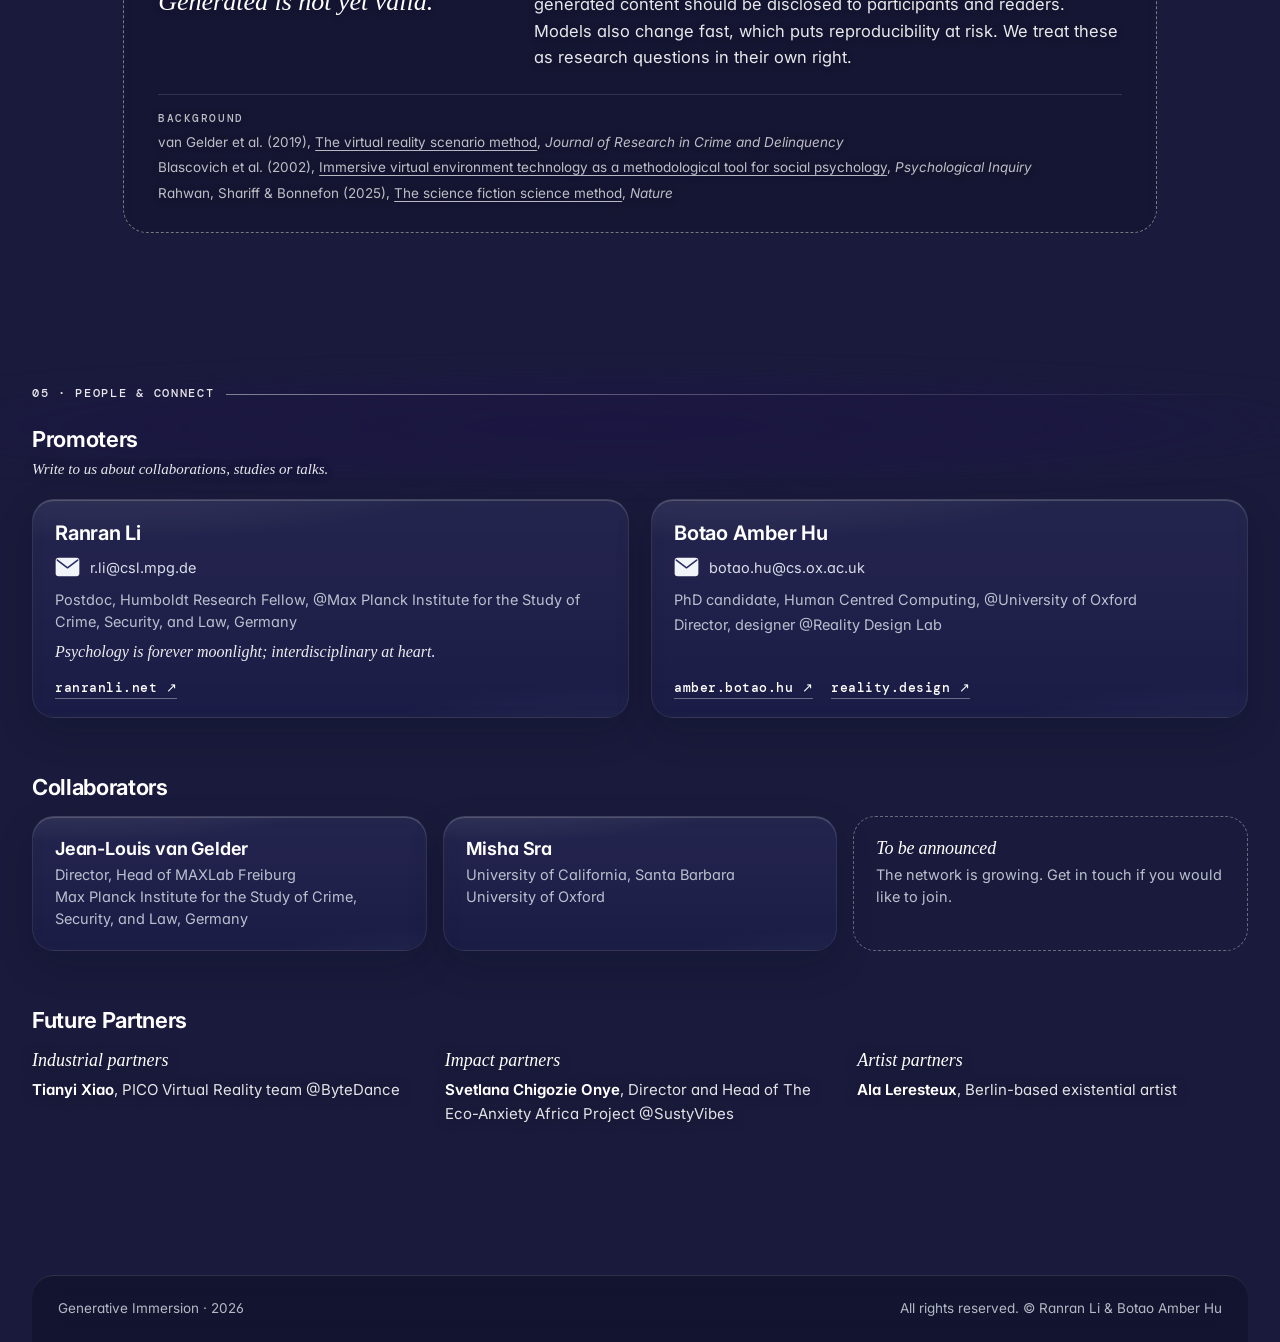
==== commit 24ea0e3c: "People: Future Partners after the collaborators, in plain text Heading in the style of "Promoters" a" ====
--- a/index.html
+++ b/index.html
@@ -22,7 +22,7 @@
   <link rel="preconnect" href="https://fonts.googleapis.com">
   <link rel="preconnect" href="https://fonts.gstatic.com" crossorigin>
   <link href="https://fonts.googleapis.com/css2?family=DM+Mono:wght@400;500&family=Inter:wght@400;500;600;650;700&display=swap" rel="stylesheet">
-  <link rel="stylesheet" href="assets/site.css?v=26">
+  <link rel="stylesheet" href="assets/site.css?v=27">
 </head>
 <body>
   <a class="skip" href="#main">Skip to content</a>
@@ -529,6 +529,24 @@
             <span>The network is growing. Get in touch if you would like to join.</span>
           </div>
         </div>
+
+        <div class="collab-head">
+          <h3 class="group-title">Future Partners</h3>
+        </div>
+        <dl class="partners">
+          <div class="partner">
+            <dt>Industrial partners</dt>
+            <dd><b>Tianyi Xiao</b>, PICO Virtual Reality team @ByteDance</dd>
+          </div>
+          <div class="partner">
+            <dt>Impact partners</dt>
+            <dd><b>Svetlana Chigozie Onye</b>, Director and Head of The Eco-Anxiety Africa Project @SustyVibes</dd>
+          </div>
+          <div class="partner">
+            <dt>Artist partners</dt>
+            <dd><b>Ala Leresteux</b>, Berlin-based existential artist</dd>
+          </div>
+        </dl>
       </div>
     </section>
 
--- a/assets/site.css
+++ b/assets/site.css
@@ -573,6 +573,11 @@
 .collab span + span { margin-top: 0; }
 .collab-tba { border: 1px dashed rgba(255, 255, 255, .35); background: transparent; }
 .collab-tba b { font: italic 400 18px/1.3 var(--serif); }
+/* Future Partners (Ranran, 10 Nov 2026): plain text on the night sky, no cards; the three groups sit in the collaborators' columns */
+.partners { display: grid; grid-template-columns: repeat(3, minmax(0, 1fr)); gap: 22px; margin: 0; text-shadow: 0 1px 12px rgba(14, 12, 48, .55); }
+.partner dt { font: italic 400 18px/1.3 var(--serif); color: #fff; }
+.partner dd { margin: 6px 0 0; font-size: 15px; line-height: 1.55; color: rgba(255, 255, 255, .88); }
+.partner dd b { font-weight: 650; color: #fff; }
 
 /* --------------------------------------------------------------------------
    03 Ongoing research: the perspective paper (first) and journal outlets (last)
@@ -719,7 +724,7 @@
   .ledger-item:nth-child(odd) { border-right: 0; }
   .ledger-item:nth-child(2) { border-top: 1px solid var(--line-2); }
   .caveat { grid-template-columns: 1fr; }
-  .collabs { grid-template-columns: repeat(2, minmax(0, 1fr)); }
+  .collabs, .partners { grid-template-columns: repeat(2, minmax(0, 1fr)); }
   .adv-hero { grid-template-columns: 1fr; }
   .board-wrap { --col: min(36rem, 72vw); }
 }
@@ -749,7 +754,7 @@
   .board { align-items: flex-start; }
   .mini-grid { grid-template-columns: 1fr; }
   .ledger-item { padding: 24px 22px; grid-template-columns: 2.4rem minmax(0, 1fr); }
-  .promoters, .collabs { grid-template-columns: 1fr; }
+  .promoters, .collabs, .partners { grid-template-columns: 1fr; }
   .contact { padding: 26px 24px; }
   .contact-mail { font-size: 17px; gap: 13px; }
   .paper { grid-template-columns: 1fr; padding: 28px 24px; }
